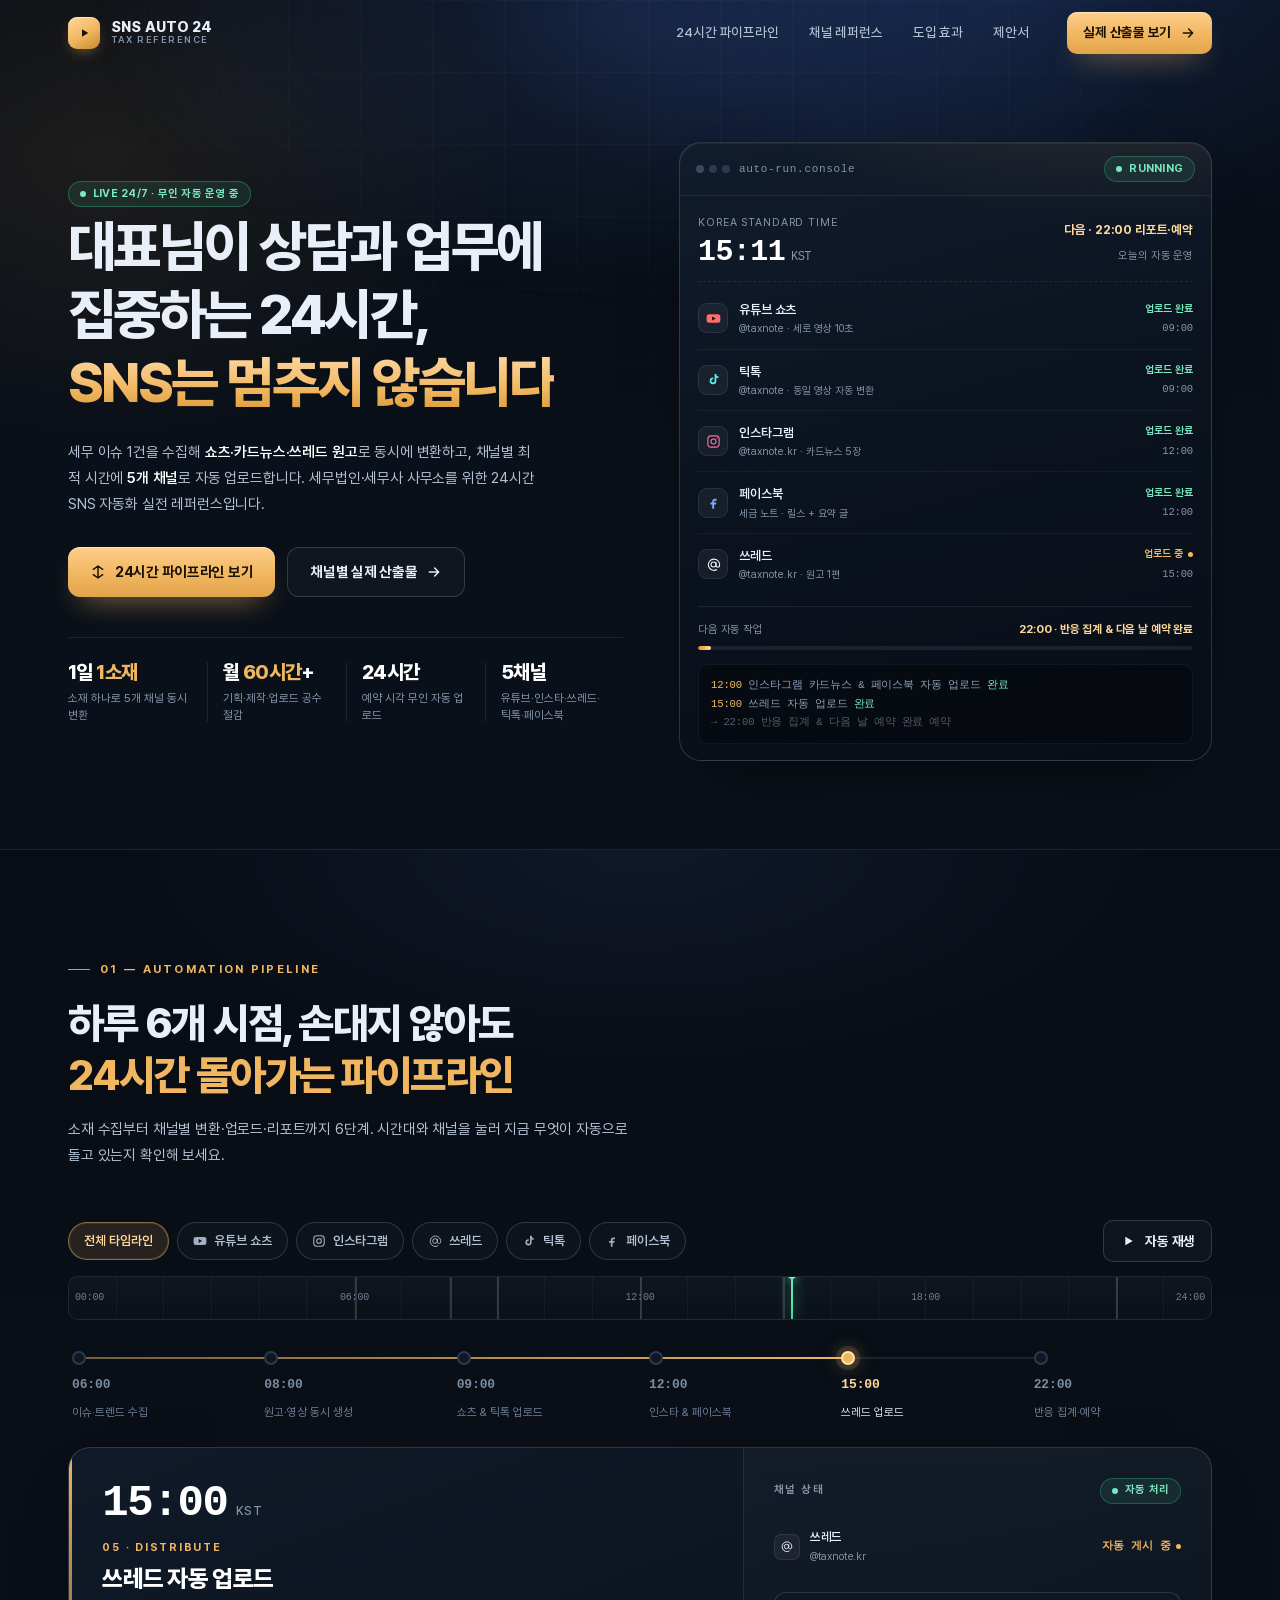
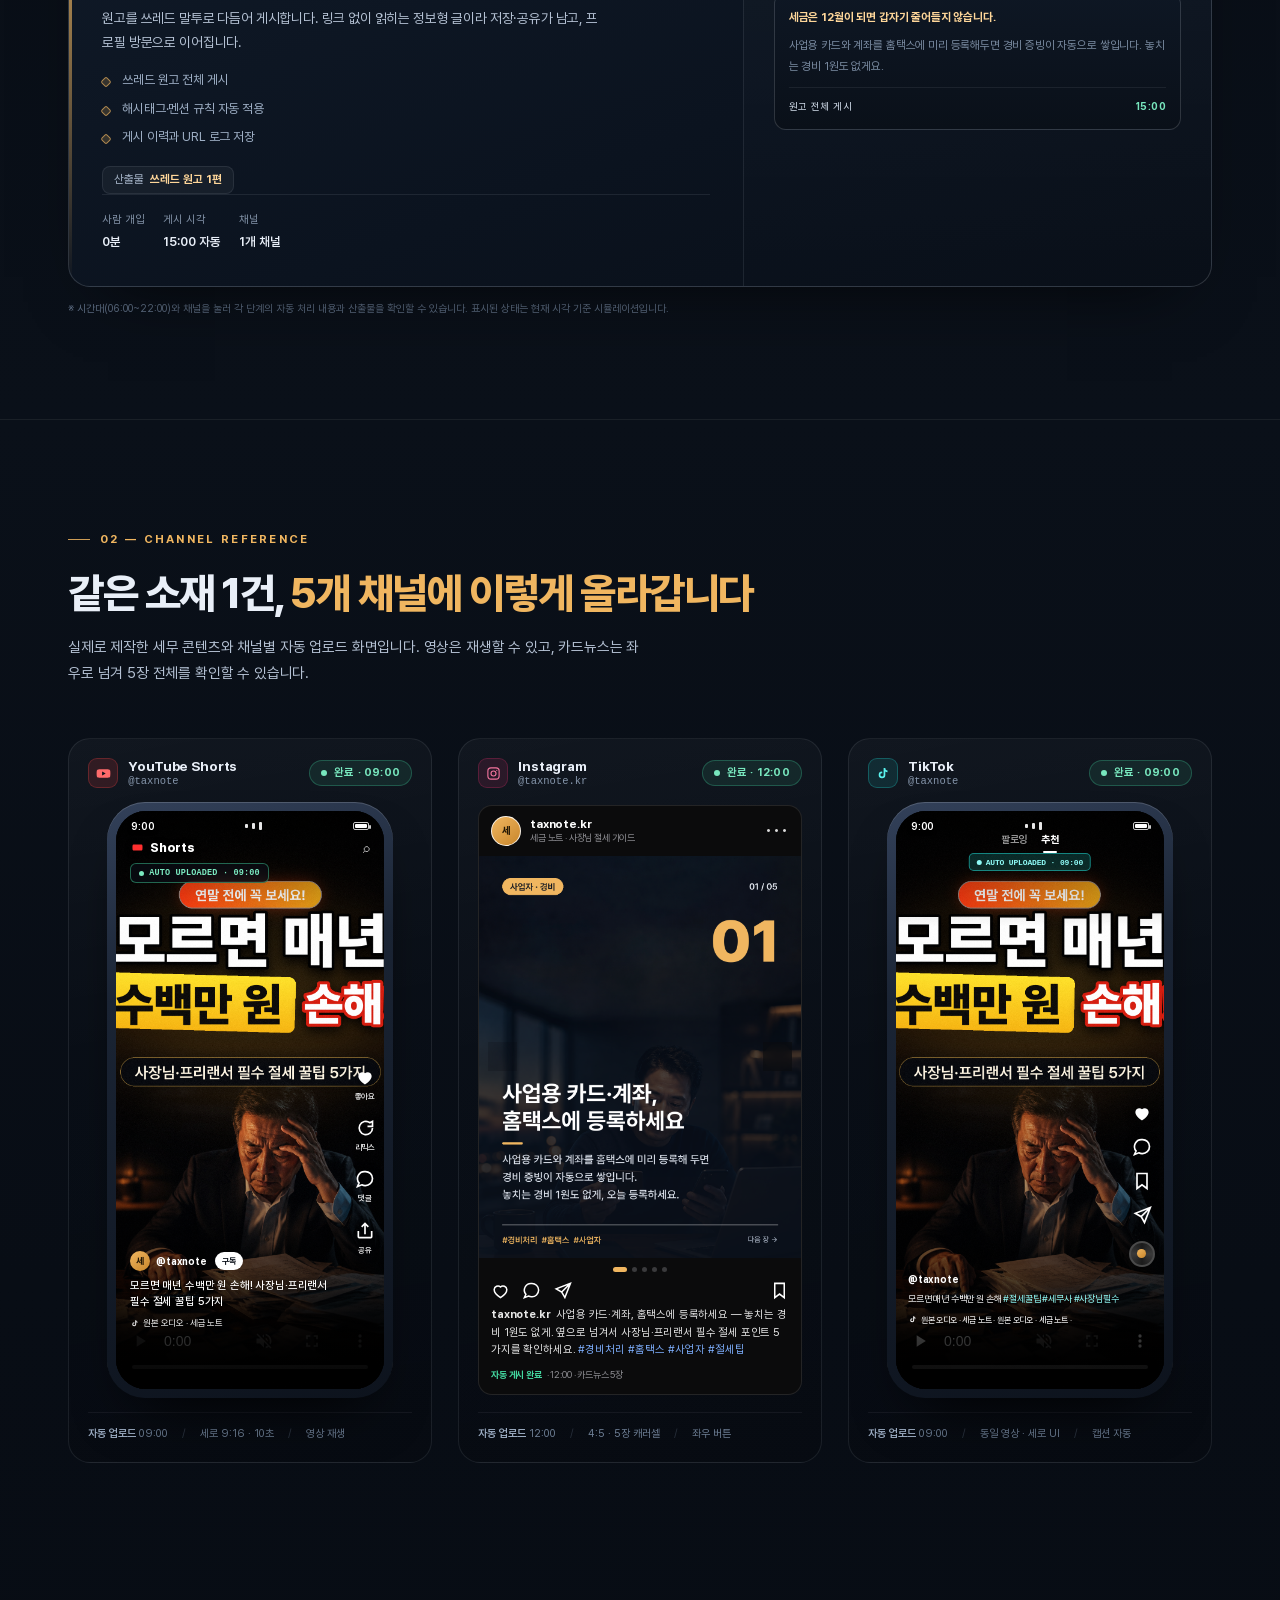
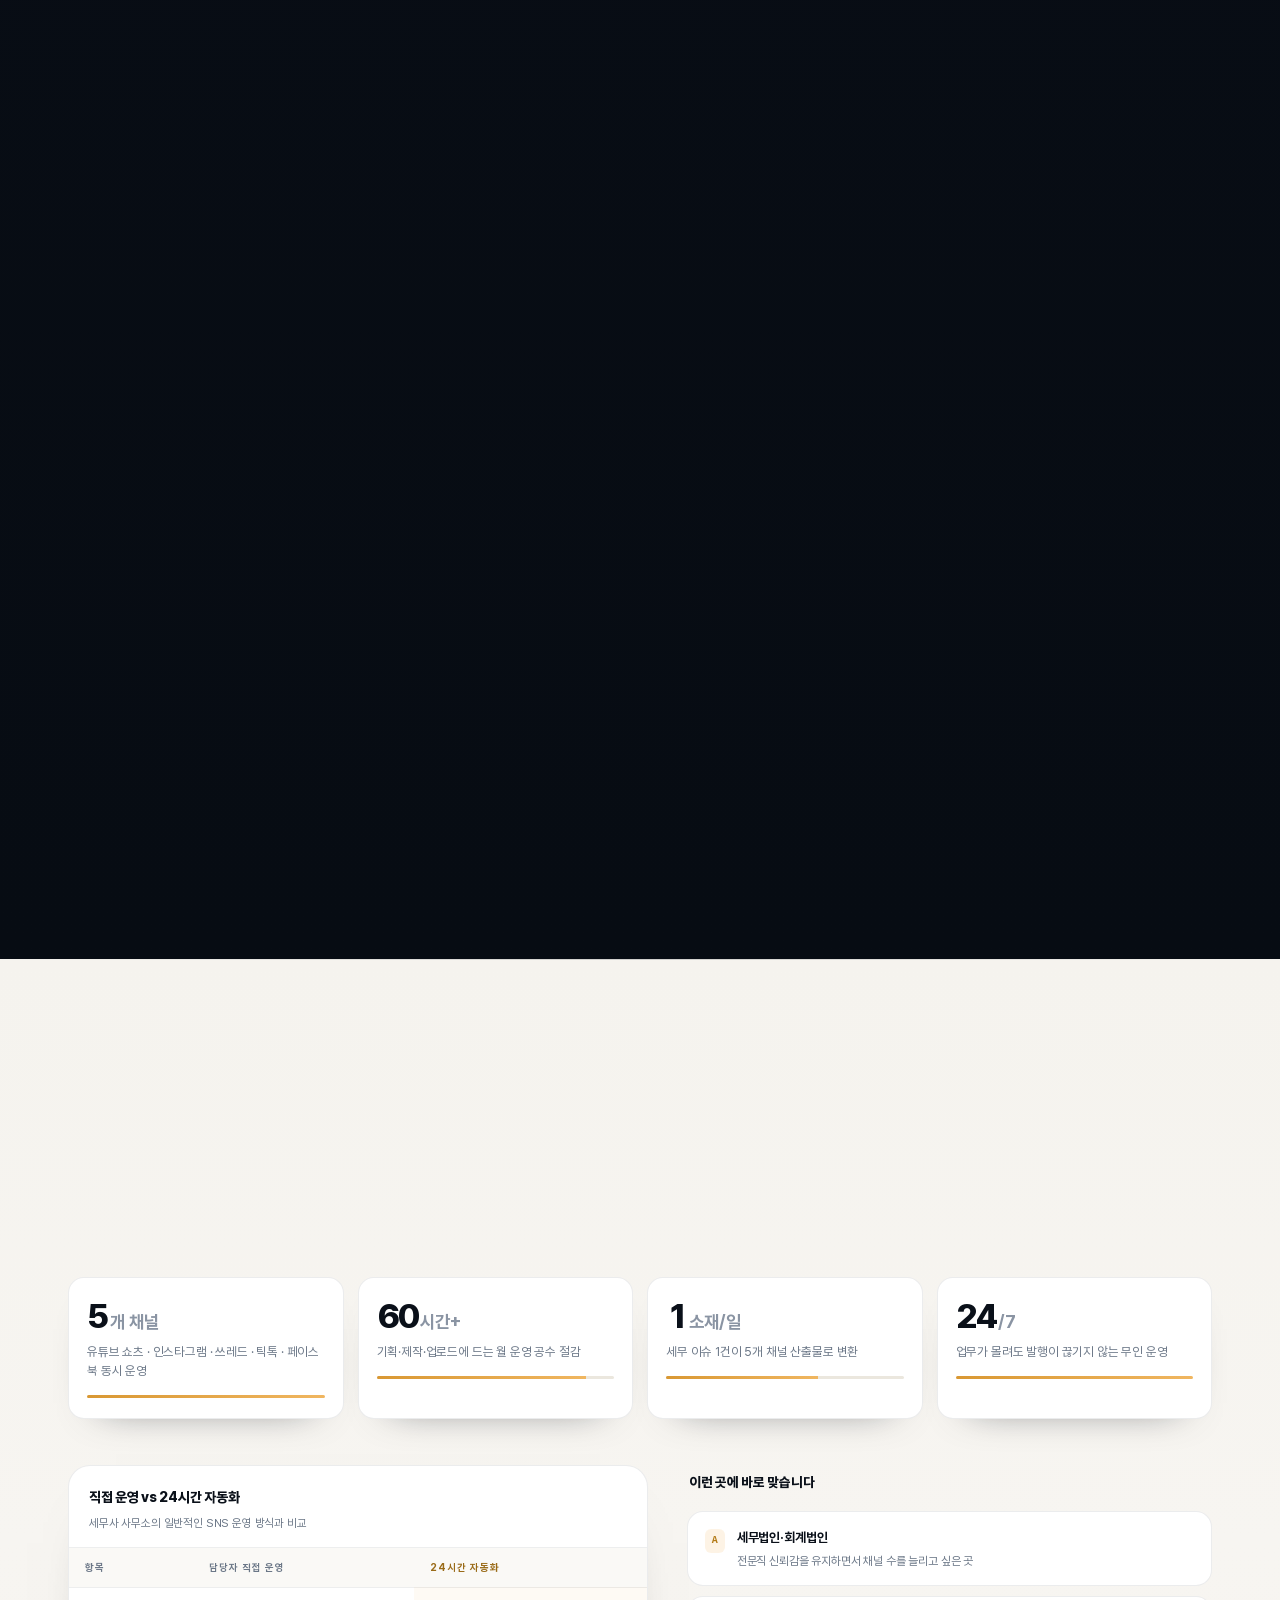
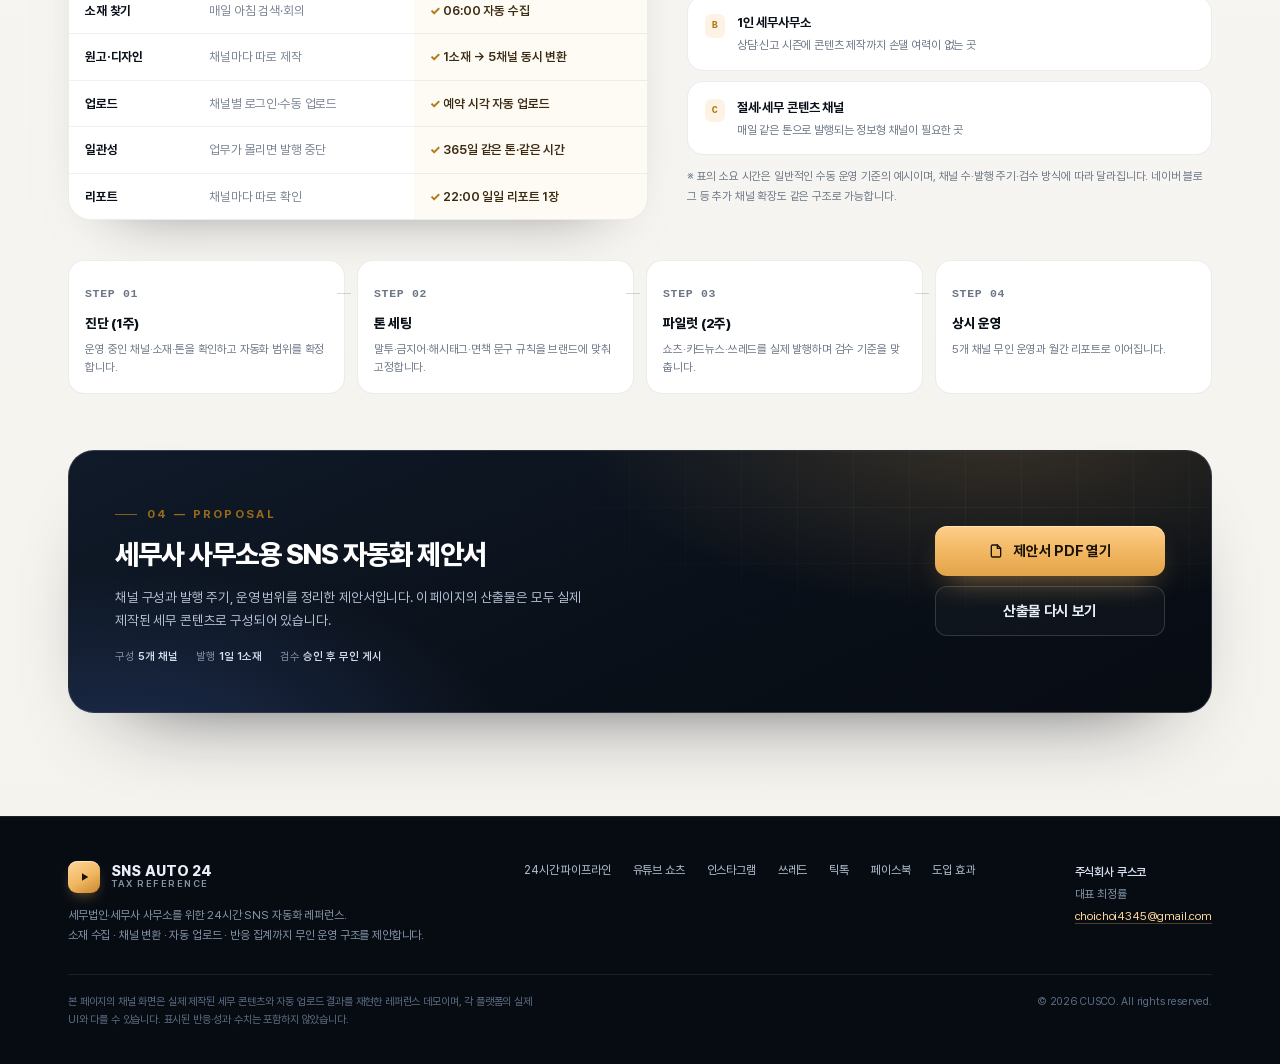
==== index.html @ 2a1078cc "세무사 24시간 SNS 자동화 레퍼런스 사이트 Co-Authored-By: Claude Opus 5.5 <noreply@anthropic.com> Claude-Session: ht" ====
<!DOCTYPE html>
<html lang="ko">
<head>
<meta charset="utf-8">
<meta name="viewport" content="width=device-width, initial-scale=1">
<title>세무법인·세무사 24시간 SNS 자동화 레퍼런스 | SNS AUTO 24</title>
<meta name="description" content="세무 이슈 1건을 쇼츠·카드뉴스·쓰레드 원고로 바꿔 5개 채널에 자동 업로드하는 24시간 무인 운영 레퍼런스. 실제 제작된 세무 콘텐츠와 채널별 자동 업로드 화면을 확인하세요.">
<meta name="theme-color" content="#0A1019">
<meta property="og:title" content="세무법인·세무사 24시간 SNS 자동화 레퍼런스">
<meta property="og:description" content="대표님이 상담과 업무에 집중하는 24시간, SNS는 멈추지 않습니다. 1일 1소재 → 5개 채널 동시 변환·자동 업로드.">
<meta property="og:type" content="website">
<link rel="icon" href="data:image/svg+xml,%3Csvg xmlns='http://www.w3.org/2000/svg' viewBox='0 0 32 32'%3E%3Crect width='32' height='32' rx='9' fill='%23F0B660'/%3E%3Cpath d='M13 10.5v11l9-5.5-9-5.5Z' fill='%231B1205'/%3E%3C/svg%3E">
<link rel="stylesheet" href="./assets/styles.css">
<noscript><style>.reveal{opacity:1 !important;translate:0 0 !important;}</style></noscript>
</head>
<body>
<div class="progress-bar" id="progressBar" aria-hidden="true"></div>

<!-- ================= Header ================= -->
<header class="site-header" id="siteHeader">
  <div class="wrap">
    <a class="logo" href="#top" aria-label="SNS AUTO 24 홈">
      <span class="logo__mark" aria-hidden="true">
        <svg viewBox="0 0 24 24" fill="currentColor"><path d="M9 6.5v11l9.5-5.5L9 6.5Z"/></svg>
      </span>
      <span class="logo__txt">
        <b>SNS AUTO 24</b>
        <span>TAX REFERENCE</span>
      </span>
    </a>
    <nav class="nav" aria-label="주요 섹션">
      <a href="#pipeline">24시간 파이프라인</a>
      <a href="#reference">채널 레퍼런스</a>
      <a href="#effect">도입 효과</a>
      <a href="#proposal">제안서</a>
    </nav>
    <a class="btn btn--amber btn--sm header-cta" href="#reference">
      실제 산출물 보기
      <svg viewBox="0 0 24 24" fill="none" stroke="currentColor" stroke-width="2.2" stroke-linecap="round" stroke-linejoin="round" aria-hidden="true"><path d="M5 12h14M13 6l6 6-6 6"/></svg>
    </a>
  </div>
</header>

<!-- ================= Hero ================= -->
<section class="hero" id="top">
  <div class="hero__grid" aria-hidden="true"></div>
  <div class="hero__glow" aria-hidden="true"></div>
  <div class="wrap">
    <div class="hero__grid-2">
      <div class="hero__copy">
        <span class="badge badge--live"><span class="dot dot--pulse"></span>LIVE 24/7 · 무인 자동 운영 중</span>
        <h1>
          대표님이 상담과 업무에<br>집중하는 24시간,
          <span class="line"><span class="accent">SNS는 멈추지 않습니다</span></span>
        </h1>
        <p class="hero__sub">
          세무 이슈 1건을 수집해 <b>쇼츠·카드뉴스·쓰레드 원고</b>로 동시에 변환하고,
          채널별 최적 시간에 <b>5개 채널</b>로 자동 업로드합니다.
          세무법인·세무사 사무소를 위한 24시간 SNS 자동화 실전 레퍼런스입니다.
        </p>
        <div class="hero__actions">
          <a class="btn btn--amber" href="#pipeline">
            <svg viewBox="0 0 24 24" fill="none" stroke="currentColor" stroke-width="2.2" stroke-linecap="round" stroke-linejoin="round" aria-hidden="true"><path d="M12 3v18M5 8l7-5 7 5M5 16l7 5 7-5"/></svg>
            24시간 파이프라인 보기
          </a>
          <a class="btn btn--ghost" href="#reference">
            채널별 실제 산출물
            <svg viewBox="0 0 24 24" fill="none" stroke="currentColor" stroke-width="2.2" stroke-linecap="round" stroke-linejoin="round" aria-hidden="true"><path d="M5 12h14M13 6l6 6-6 6"/></svg>
          </a>
        </div>

        <div class="hero__kpis">
          <div class="kpi">
            <b>1일 <em>1소재</em></b>
            <span>소재 하나로 5개 채널 동시 변환</span>
          </div>
          <div class="kpi">
            <b>월 <em>60시간</em>+</b>
            <span>기획·제작·업로드 공수 절감</span>
          </div>
          <div class="kpi">
            <b>24시간</b>
            <span>예약 시각 무인 자동 업로드</span>
          </div>
          <div class="kpi">
            <b>5채널</b>
            <span>유튜브·인스타·쓰레드·틱톡·페이스북</span>
          </div>
        </div>
      </div>

      <!-- Live console -->
      <div class="console" aria-label="자동 운영 상태 콘솔 (시뮬레이션)">
        <div class="console__bar">
          <span class="console__dots" aria-hidden="true"><i></i><i></i><i></i></span>
          <span class="console__name">auto-run.console</span>
          <span class="badge badge--ok console__live"><span class="dot"></span>RUNNING</span>
        </div>
        <div class="console__body">
          <div class="console__clock">
            <div>
              <div class="lbl">KOREA STANDARD TIME</div>
              <div class="t" id="kTIME">09:00<span>KST</span></div>
            </div>
            <div class="right">
              <b id="kStage">다음 · 09:00 유튜브 쇼츠</b>
              <span>오늘의 자동 운영</span>
            </div>
          </div>
          <ul class="ch-list" id="consoleList">
            <li class="ch-row">
              <span class="ch-row__ico" style="color:#FF6B6B" aria-hidden="true">
                <svg viewBox="0 0 24 24" fill="currentColor"><path d="M23 12s0-3.2-.4-4.7a2.4 2.4 0 0 0-1.7-1.7C19.4 5.2 12 5.2 12 5.2s-7.4 0-8.9.4a2.4 2.4 0 0 0-1.7 1.7C1 8.8 1 12 1 12s0 3.2.4 4.7c.2.8.9 1.5 1.7 1.7 1.5.4 8.9.4 8.9.4s7.4 0 8.9-.4a2.4 2.4 0 0 0 1.7-1.7c.4-1.5.4-4.7.4-4.7Z"/><path d="M9.8 15.3V8.7L15.5 12l-5.7 3.3Z" fill="#0A1019"/></svg>
              </span>
              <span class="ch-row__name"><b>유튜브 쇼츠</b><span>@taxnote · 세로 영상 10초</span></span>
              <span class="ch-row__st"><span class="st-txt st-txt--wait" data-ch="youtube"></span><span class="t">09:00</span></span>
            </li>
            <li class="ch-row">
              <span class="ch-row__ico" style="color:#5AF3EE" aria-hidden="true">
                <svg viewBox="0 0 24 24" fill="currentColor"><path d="M16.5 3h-2.7v11.3a2.6 2.6 0 1 1-2.2-2.6V9a5.3 5.3 0 1 0 4.9 5.3V8.8a6.3 6.3 0 0 0 3.5 1.1V7.2a3.6 3.6 0 0 1-3.5-3.6V3Z"/></svg>
              </span>
              <span class="ch-row__name"><b>틱톡</b><span>@taxnote · 동일 영상 자동 변환</span></span>
              <span class="ch-row__st"><span class="st-txt st-txt--wait" data-ch="tiktok"></span><span class="t">09:00</span></span>
            </li>
            <li class="ch-row">
              <span class="ch-row__ico" style="color:#F2749D" aria-hidden="true">
                <svg viewBox="0 0 24 24" fill="none" stroke="currentColor" stroke-width="1.8"><rect x="3" y="3" width="18" height="18" rx="5"/><circle cx="12" cy="12" r="4"/><circle cx="17.2" cy="6.8" r="1" fill="currentColor" stroke="none"/></svg>
              </span>
              <span class="ch-row__name"><b>인스타그램</b><span>@taxnote.kr · 카드뉴스 5장</span></span>
              <span class="ch-row__st"><span class="st-txt st-txt--wait" data-ch="instagram"></span><span class="t">12:00</span></span>
            </li>
            <li class="ch-row">
              <span class="ch-row__ico" style="color:#7FA9FF" aria-hidden="true">
                <svg viewBox="0 0 24 24" fill="currentColor"><path d="M14 9h3V6h-3c-2.2 0-4 1.8-4 4v2H7v3h3v7h3v-7h3l.4-3H13v-2c0-.6.4-1 1-1Z"/></svg>
              </span>
              <span class="ch-row__name"><b>페이스북</b><span>세금 노트 · 릴스 + 요약 글</span></span>
              <span class="ch-row__st"><span class="st-txt st-txt--wait" data-ch="facebook"></span><span class="t">12:00</span></span>
            </li>
            <li class="ch-row">
              <span class="ch-row__ico" style="color:#EDF2F9" aria-hidden="true">
                <svg viewBox="0 0 24 24" fill="none" stroke="currentColor" stroke-width="1.7"><circle cx="12" cy="12" r="4"/><path d="M16 8v5.4a3 3 0 0 0 5.4 1.7A9 9 0 1 0 17.6 20"/></svg>
              </span>
              <span class="ch-row__name"><b>쓰레드</b><span>@taxnote.kr · 원고 1편</span></span>
              <span class="ch-row__st"><span class="st-txt st-txt--wait" data-ch="threads"></span><span class="t">15:00</span></span>
            </li>
          </ul>
          <div class="console__next">
            <div class="row"><span>다음 자동 작업</span><b id="kNext">09:00 유튜브 쇼츠 &amp; 틱톡</b></div>
            <div class="console__gen"><i id="kGen"></i></div>
          </div>
          <div class="console__log" id="kLog" aria-hidden="true"></div>
        </div>
      </div>
    </div>
  </div>
</section>

<!-- ================= Pipeline ================= -->
<section class="section pipeline" id="pipeline">
  <div class="wrap">
    <div class="sec-head reveal">
      <span class="eyebrow">01 — AUTOMATION PIPELINE</span>
      <h2 class="h2">하루 6개 시점, 손대지 않아도<br><span class="hl">24시간 돌아가는 파이프라인</span></h2>
      <p class="lead">
        소재 수집부터 채널별 변환·업로드·리포트까지 6단계. 시간대와 채널을 눌러
        지금 무엇이 자동으로 돌고 있는지 확인해 보세요.
      </p>
    </div>

    <div class="sim reveal" data-d="1">
      <div class="sim__bar">
        <div class="chips" role="group" aria-label="채널별 자동 운영 흐름 보기">
          <button class="chip chip--all is-active" data-channel="all" aria-pressed="true">
            전체 타임라인
          </button>
          <button class="chip" data-channel="youtube" aria-pressed="false">
            <svg viewBox="0 0 24 24" fill="currentColor" aria-hidden="true"><path d="M23 12s0-3.2-.4-4.7a2.4 2.4 0 0 0-1.7-1.7C19.4 5.2 12 5.2 12 5.2s-7.4 0-8.9.4a2.4 2.4 0 0 0-1.7 1.7C1 8.8 1 12 1 12s0 3.2.4 4.7c.2.8.9 1.5 1.7 1.7 1.5.4 8.9.4 8.9.4s7.4 0 8.9-.4a2.4 2.4 0 0 0 1.7-1.7c.4-1.5.4-4.7.4-4.7Z"/><path d="M9.8 15.3V8.7L15.5 12l-5.7 3.3Z" fill="#0A1019"/></svg>
            유튜브 쇼츠
          </button>
          <button class="chip" data-channel="instagram" aria-pressed="false">
            <svg viewBox="0 0 24 24" fill="none" stroke="currentColor" stroke-width="1.8" aria-hidden="true"><rect x="3" y="3" width="18" height="18" rx="5"/><circle cx="12" cy="12" r="4"/><circle cx="17.2" cy="6.8" r="1" fill="currentColor" stroke="none"/></svg>
            인스타그램
          </button>
          <button class="chip" data-channel="threads" aria-pressed="false">
            <svg viewBox="0 0 24 24" fill="none" stroke="currentColor" stroke-width="1.7" aria-hidden="true"><circle cx="12" cy="12" r="4"/><path d="M16 8v5.4a3 3 0 0 0 5.4 1.7A9 9 0 1 0 17.6 20"/></svg>
            쓰레드
          </button>
          <button class="chip" data-channel="tiktok" aria-pressed="false">
            <svg viewBox="0 0 24 24" fill="currentColor" aria-hidden="true"><path d="M16.5 3h-2.7v11.3a2.6 2.6 0 1 1-2.2-2.6V9a5.3 5.3 0 1 0 4.9 5.3V8.8a6.3 6.3 0 0 0 3.5 1.1V7.2a3.6 3.6 0 0 1-3.5-3.6V3Z"/></svg>
            틱톡
          </button>
          <button class="chip" data-channel="facebook" aria-pressed="false">
            <svg viewBox="0 0 24 24" fill="currentColor" aria-hidden="true"><path d="M14 9h3V6h-3c-2.2 0-4 1.8-4 4v2H7v3h3v7h3v-7h3l.4-3H13v-2c0-.6.4-1 1-1Z"/></svg>
            페이스북
          </button>
        </div>
        <button class="btn btn--ghost btn--sm" id="playBtn" aria-pressed="false">
          <svg viewBox="0 0 24 24" fill="currentColor" aria-hidden="true"><path d="M8 5.5v13l11-6.5-11-6.5Z"/></svg>
          <span>자동 재생</span>
        </button>
      </div>

      <!-- 24h ruler -->
      <div class="ruler" id="ruler" aria-hidden="true">
        <div class="ruler__ticks" id="rulerTicks"></div>
        <div class="ruler__labels" id="rulerLabels"></div>
        <div class="ruler__now" id="rulerNow" style="left:0%"></div>
      </div>

      <!-- stages -->
      <div class="rail" id="rail" role="tablist" aria-label="24시간 자동 운영 타임라인">
        <div class="rail__line" aria-hidden="true"><i id="railFill"></i></div>
        <button class="node is-active" role="tab" aria-selected="true" data-stage="0">
          <span class="node__dot" aria-hidden="true"></span>
          <span class="node__time">06:00</span>
          <span class="node__label">이슈·트렌드 수집</span>
        </button>
        <button class="node" role="tab" aria-selected="false" data-stage="1">
          <span class="node__dot" aria-hidden="true"></span>
          <span class="node__time">08:00</span>
          <span class="node__label">원고·영상 동시 생성</span>
        </button>
        <button class="node" role="tab" aria-selected="false" data-stage="2">
          <span class="node__dot" aria-hidden="true"></span>
          <span class="node__time">09:00</span>
          <span class="node__label">쇼츠 &amp; 틱톡 업로드</span>
        </button>
        <button class="node" role="tab" aria-selected="false" data-stage="3">
          <span class="node__dot" aria-hidden="true"></span>
          <span class="node__time">12:00</span>
          <span class="node__label">인스타 &amp; 페이스북</span>
        </button>
        <button class="node" role="tab" aria-selected="false" data-stage="4">
          <span class="node__dot" aria-hidden="true"></span>
          <span class="node__time">15:00</span>
          <span class="node__label">쓰레드 업로드</span>
        </button>
        <button class="node" role="tab" aria-selected="false" data-stage="5">
          <span class="node__dot" aria-hidden="true"></span>
          <span class="node__time">22:00</span>
          <span class="node__label">반응 집계·예약</span>
        </button>
      </div>

      <!-- detail -->
      <div class="detail" id="detail" aria-live="polite">
        <div class="detail__in" id="detailIn">
          <div class="detail__main" id="detailMain">
            <div class="detail__time">12:00<span>KST</span></div>
            <div class="detail__kicker">04 · DISTRIBUTE</div>
            <h3 class="detail__title">인스타그램 카드뉴스 &amp; 페이스북 자동 업로드</h3>
            <p class="detail__desc">카드뉴스 5장을 인스타그램 캐러셀로, 같은 소재를 페이스북 페이지에는 영상과 요약 글로 올립니다. 점심시간 트래픽에 맞춘 게시 시각입니다.</p>
            <ul class="detail__list">
              <li>인스타그램: 카드뉴스 5장 캐러셀 + 해시태그 세팅</li>
              <li>페이스북: 릴스 영상 + 절세 꿀팁 요약 글</li>
              <li>게시 실패 시 자동 재시도 · 담당자 알림</li>
            </ul>
            <div class="detail__out">
              <span class="tag">산출물 <b>카드뉴스 5장</b></span>
              <span class="tag">산출물 <b>요약 글</b></span>
            </div>
            <div class="detail__foot">
              <div>사람 개입<b>0분</b></div>
              <div>게시 시각<b>12:00 자동</b></div>
              <div>채널<b>2개</b></div>
            </div>
          </div>
          <div class="detail__side" id="detailSide"></div>
        </div>
      </div>
      <p class="detail__hint">※ 시간대(06:00~22:00)와 채널을 눌러 각 단계의 자동 처리 내용과 산출물을 확인할 수 있습니다. 표시된 상태는 현재 시각 기준 시뮬레이션입니다.</p>
    </div>
  </div>
</section>

<!-- ================= Showcase ================= -->
<section class="section showcase" id="reference">
  <div class="wrap">
    <div class="sec-head reveal">
      <span class="eyebrow">02 — CHANNEL REFERENCE</span>
      <h2 class="h2">같은 소재 1건, <span class="hl">5개 채널에 이렇게 올라갑니다</span></h2>
      <p class="lead">
        실제로 제작한 세무 콘텐츠와 채널별 자동 업로드 화면입니다.
        영상은 재생할 수 있고, 카드뉴스는 좌우로 넘겨 5장 전체를 확인할 수 있습니다.
      </p>
    </div>

    <div class="sc-grid">
      <!-- YouTube Shorts -->
      <article class="sc-card sc-card--4 reveal" id="ch-youtube" data-d="1">
        <div class="sc-head">
          <span class="sc-ico sc-ico--yt" aria-hidden="true">
            <svg viewBox="0 0 24 24" fill="currentColor"><path d="M23 12s0-3.2-.4-4.7a2.4 2.4 0 0 0-1.7-1.7C19.4 5.2 12 5.2 12 5.2s-7.4 0-8.9.4a2.4 2.4 0 0 0-1.7 1.7C1 8.8 1 12 1 12s0 3.2.4 4.7c.2.8.9 1.5 1.7 1.7 1.5.4 8.9.4 8.9.4s7.4 0 8.9-.4a2.4 2.4 0 0 0 1.7-1.7c.4-1.5.4-4.7.4-4.7Z"/><path d="M9.8 15.3V8.7L15.5 12l-5.7 3.3Z" fill="#0A1019"/></svg>
          </span>
          <span class="sc-title"><b>YouTube Shorts</b><span>@taxnote</span></span>
          <span class="badge badge--ok"><span class="dot"></span>완료 · 09:00</span>
        </div>
        <div class="sc-body">
          <div class="phone">
            <div class="phone__frame">
              <div class="phone__screen">
                <div class="statusbar"><span>9:00</span><span class="sig" aria-hidden="true"><i></i><i></i><i></i></span><span class="bat" aria-hidden="true"></span></div>
                <div class="yt">
                  <video class="vid js-video" src="./assets/tax-shorts-10s-bgm.mp4" poster="./assets/tax-shorts-thumbnail.png" controls playsinline muted loop preload="metadata" aria-label="세무 절세 꿀팁 5가지 쇼츠 영상"></video>
                  <div class="yt__grad" aria-hidden="true"></div>
                  <div class="yt__top">
                    <span class="yt__logo">
                      <svg viewBox="0 0 24 24" fill="currentColor" aria-hidden="true"><path d="M23 12s0-3.2-.4-4.7a2.4 2.4 0 0 0-1.7-1.7C19.4 5.2 12 5.2 12 5.2s-7.4 0-8.9.4a2.4 2.4 0 0 0-1.7 1.7C1 8.8 1 12 1 12s0 3.2.4 4.7c.2.8.9 1.5 1.7 1.7 1.5.4 8.9.4 8.9.4s7.4 0 8.9-.4a2.4 2.4 0 0 0 1.7-1.7c.4-1.5.4-4.7.4-4.7Z"/></svg>
                      Shorts
                    </span>
                    <span style="font-size:13px;color:#fff;opacity:.85" aria-hidden="true">⌕</span>
                  </div>
                  <span class="yt__chip"><span class="dot" style="width:5px;height:5px"></span>AUTO UPLOADED · 09:00</span>
                  <div class="yt__rail" aria-hidden="true">
                    <span class="act"><svg viewBox="0 0 24 24" fill="currentColor"><path d="M12 21s-8-4.8-8-10.2A4.8 4.8 0 0 1 12 7.6a4.8 4.8 0 0 1 8 3.2C20 16.2 12 21 12 21Z"/></svg><span>좋아요</span></span>
                    <span class="act"><svg viewBox="0 0 24 24" fill="none" stroke="currentColor" stroke-width="2"><path d="M21 12a8 8 0 1 1-3.2-6.4L21 4v6h-6"/></svg><span>리믹스</span></span>
                    <span class="act"><svg viewBox="0 0 24 24" fill="none" stroke="currentColor" stroke-width="2"><path d="M21 11.5a8.4 8.4 0 0 1-9 8.4 8.4 8.4 0 0 1-3.8-.9L3 21l1.9-4.2A8.4 8.4 0 0 1 12 3.1a8.4 8.4 0 0 1 9 8.4Z"/></svg><span>댓글</span></span>
                    <span class="act"><svg viewBox="0 0 24 24" fill="none" stroke="currentColor" stroke-width="2"><path d="M4 12v7a1 1 0 0 0 1 1h14a1 1 0 0 0 1-1v-7"/><path d="M12 16V3M8 7l4-4 4 4"/></svg><span>공유</span></span>
                  </div>
                  <div class="yt__meta">
                    <div class="yt__who">
                      <span class="yt__ava">세</span>
                      <b>@taxnote</b>
                      <span class="sub">구독</span>
                    </div>
                    <p class="yt__title">모르면 매년 수백만 원 손해! 사장님·프리랜서 필수 절세 꿀팁 5가지</p>
                    <p class="yt__music">
                      <svg viewBox="0 0 24 24" fill="currentColor" aria-hidden="true"><path d="M16.5 3h-2.7v11.3a2.6 2.6 0 1 1-2.2-2.6V9a5.3 5.3 0 1 0 4.9 5.3V8.8a6.3 6.3 0 0 0 3.5 1.1V7.2a3.6 3.6 0 0 1-3.5-3.6V3Z"/></svg>
                      원본 오디오 · 세금 노트
                    </p>
                  </div>
                </div>
              </div>
            </div>
          </div>
        </div>
        <div class="sc-foot">
          <span><b>자동 업로드</b> 09:00</span><span class="sep">/</span>
          <span>세로 9:16 · 10초</span><span class="sep">/</span>
          <span>영상 재생</span>
        </div>
      </article>

      <!-- Instagram -->
      <article class="sc-card sc-card--4 reveal" id="ch-instagram" data-d="2">
        <div class="sc-head">
          <span class="sc-ico sc-ico--ig" aria-hidden="true">
            <svg viewBox="0 0 24 24" fill="none" stroke="currentColor" stroke-width="1.8"><rect x="3" y="3" width="18" height="18" rx="5"/><circle cx="12" cy="12" r="4"/><circle cx="17.2" cy="6.8" r="1" fill="currentColor" stroke="none"/></svg>
          </span>
          <span class="sc-title"><b>Instagram</b><span>@taxnote.kr</span></span>
          <span class="badge badge--ok"><span class="dot"></span>완료 · 12:00</span>
        </div>
        <div class="sc-body">
          <div class="ig js-carousel" id="igCarousel" tabindex="0" role="group" aria-label="인스타그램 카드뉴스 5장, 좌우 버튼으로 넘겨보기">
            <div class="ig__top">
              <span class="ig__ava">세</span>
              <span class="ig__who"><b>taxnote.kr</b><span>세금 노트 · 사장님 절세 가이드</span></span>
              <span class="ig__more" aria-hidden="true">•••</span>
            </div>
            <div class="ig__stage js-stage">
              <div class="ig__slides" id="igSlides">
                <img src="./assets/tax-insta-card-1.png" alt="카드뉴스 1장 — 사업용 카드·계좌, 홈택스에 등록하세요">
                <img src="./assets/tax-insta-card-2.png" alt="카드뉴스 2장 — 가족 인건비는 계좌이체와 근로소득 신고 기록을 함께">
                <img src="./assets/tax-insta-card-3.png" alt="카드뉴스 3장 — 접대비 건당 3만 원 기준">
                <img src="./assets/tax-insta-card-4.png" alt="카드뉴스 4장 — 프리랜서 3.3% 원천징수와 종합소득세 환급">
                <img src="./assets/tax-insta-card-5.png" alt="카드뉴스 5장 — 매출·경비·노무 점검과 연말 증빙">
              </div>
              <button class="ig__nav ig__nav--prev" id="igPrev" aria-label="이전 카드" disabled>
                <svg viewBox="0 0 24 24" fill="none" stroke="currentColor" stroke-width="2.6" stroke-linecap="round" stroke-linejoin="round" aria-hidden="true"><path d="M15 5l-7 7 7 7"/></svg>
              </button>
              <button class="ig__nav ig__nav--next" id="igNext" aria-label="다음 카드">
                <svg viewBox="0 0 24 24" fill="none" stroke="currentColor" stroke-width="2.6" stroke-linecap="round" stroke-linejoin="round" aria-hidden="true"><path d="M9 5l7 7-7 7"/></svg>
              </button>
              <span class="ig__count" hidden aria-hidden="true"></span>
            </div>
            <div class="ig__dots" id="igDots" role="tablist" aria-label="카드 선택">
              <button class="on" role="tab" aria-selected="true" aria-label="1번째 카드"></button>
              <button role="tab" aria-selected="false" aria-label="2번째 카드"></button>
              <button role="tab" aria-selected="false" aria-label="3번째 카드"></button>
              <button role="tab" aria-selected="false" aria-label="4번째 카드"></button>
              <button role="tab" aria-selected="false" aria-label="5번째 카드"></button>
            </div>
            <div class="ig__acts" aria-hidden="true">
              <svg viewBox="0 0 24 24" fill="none" stroke="currentColor" stroke-width="1.9"><path d="M12 21s-8-4.8-8-10.2A4.8 4.8 0 0 1 12 7.6a4.8 4.8 0 0 1 8 3.2C20 16.2 12 21 12 21Z"/></svg>
              <svg viewBox="0 0 24 24" fill="none" stroke="currentColor" stroke-width="1.9"><path d="M21 11.5a8.4 8.4 0 0 1-9 8.4 8.4 8.4 0 0 1-3.8-.9L3 21l1.9-4.2A8.4 8.4 0 0 1 12 3.1a8.4 8.4 0 0 1 9 8.4Z"/></svg>
              <svg viewBox="0 0 24 24" fill="none" stroke="currentColor" stroke-width="1.9"><path d="M22 3 11 14M22 3l-7 18-4-7-7-4 18-7Z"/></svg>
              <svg class="save" viewBox="0 0 24 24" fill="none" stroke="currentColor" stroke-width="1.9"><path d="M6 3h12v18l-6-4.5L6 21V3Z"/></svg>
            </div>
            <p class="ig__cap">
              <b>taxnote.kr</b> 사업용 카드·계좌, 홈택스에 등록하세요 — 놓치는 경비 1원도 없게.
              옆으로 넘겨서 사장님·프리랜서 필수 절세 포인트 5가지를 확인하세요.
              <span class="tag">#경비처리 #홈택스 #사업자 #절세팁</span>
            </p>
            <div class="ig__time"><span class="ok">자동 게시 완료</span> · 12:00 · 카드뉴스 5장</div>
          </div>
        </div>
        <div class="sc-foot">
          <span><b>자동 업로드</b> 12:00</span><span class="sep">/</span>
          <span>4:5 · 5장 캐러셀</span><span class="sep">/</span>
          <span>좌우 버튼</span>
        </div>
      </article>

      <!-- TikTok -->
      <article class="sc-card sc-card--4 reveal" id="ch-tiktok" data-d="3">
        <div class="sc-head">
          <span class="sc-ico sc-ico--tt" aria-hidden="true">
            <svg viewBox="0 0 24 24" fill="currentColor"><path d="M16.5 3h-2.7v11.3a2.6 2.6 0 1 1-2.2-2.6V9a5.3 5.3 0 1 0 4.9 5.3V8.8a6.3 6.3 0 0 0 3.5 1.1V7.2a3.6 3.6 0 0 1-3.5-3.6V3Z"/></svg>
          </span>
          <span class="sc-title"><b>TikTok</b><span>@taxnote</span></span>
          <span class="badge badge--ok"><span class="dot"></span>완료 · 09:00</span>
        </div>
        <div class="sc-body">
          <div class="phone">
            <div class="phone__frame">
              <div class="phone__screen">
                <div class="statusbar"><span>9:00</span><span class="sig" aria-hidden="true"><i></i><i></i><i></i></span><span class="bat" aria-hidden="true"></span></div>
                <div class="tt">
                  <video class="vid js-video" src="./assets/tax-shorts-10s-bgm.mp4" poster="./assets/tax-shorts-thumbnail.png" controls playsinline muted loop preload="none" aria-label="틱톡 자동 업로드된 세무 쇼츠 영상"></video>
                  <div class="tt__grad" aria-hidden="true"></div>
                  <div class="tt__top"><span>팔로잉</span><span class="on">추천</span></div>
                  <span class="tt__chip"><span class="dot" style="width:5px;height:5px"></span>AUTO UPLOADED · 09:00</span>
                  <div class="tt__rail" aria-hidden="true">
                    <span class="act"><svg viewBox="0 0 24 24" fill="currentColor"><path d="M12 21s-8-4.8-8-10.2A4.8 4.8 0 0 1 12 7.6a4.8 4.8 0 0 1 8 3.2C20 16.2 12 21 12 21Z"/></svg><span>좋아요</span></span>
                    <span class="act"><svg viewBox="0 0 24 24" fill="none" stroke="currentColor" stroke-width="2"><path d="M21 11.5a8.4 8.4 0 0 1-9 8.4 8.4 8.4 0 0 1-3.8-.9L3 21l1.9-4.2A8.4 8.4 0 0 1 12 3.1a8.4 8.4 0 0 1 9 8.4Z"/></svg><span>댓글</span></span>
                    <span class="act"><svg viewBox="0 0 24 24" fill="none" stroke="currentColor" stroke-width="2"><path d="M6 3h12v18l-6-4.5L6 21V3Z"/></svg><span>저장</span></span>
                    <span class="act"><svg viewBox="0 0 24 24" fill="none" stroke="currentColor" stroke-width="2"><path d="M22 3 11 14M22 3l-7 18-4-7-7-4 18-7Z"/></svg><span>공유</span></span>
                    <span class="tt__disc"><i></i></span>
                  </div>
                  <div class="tt__meta">
                    <b>@taxnote</b>
                    <p>모르면 매년 수백만 원 손해 <span class="hl">#절세꿀팁</span> <span class="hl">#세무사</span> <span class="hl">#사장님필수</span></p>
                    <div class="tt__music">
                      <svg viewBox="0 0 24 24" fill="currentColor" width="9" height="9" aria-hidden="true"><path d="M16.5 3h-2.7v11.3a2.6 2.6 0 1 1-2.2-2.6V9a5.3 5.3 0 1 0 4.9 5.3V8.8a6.3 6.3 0 0 0 3.5 1.1V7.2a3.6 3.6 0 0 1-3.5-3.6V3Z"/></svg>
                      <span>원본 오디오 · 세금 노트 · 원본 오디오 · 세금 노트 ·&nbsp;</span>
                    </div>
                  </div>
                </div>
              </div>
            </div>
          </div>
        </div>
        <div class="sc-foot">
          <span><b>자동 업로드</b> 09:00</span><span class="sep">/</span>
          <span>동일 영상 · 세로 UI</span><span class="sep">/</span>
          <span>캡션 자동</span>
        </div>
      </article>

      <!-- Threads -->
      <article class="sc-card sc-card--6 reveal" id="ch-threads" data-d="4">
        <div class="sc-head">
          <span class="sc-ico sc-ico--th" aria-hidden="true">
            <svg viewBox="0 0 24 24" fill="none" stroke="currentColor" stroke-width="1.7"><circle cx="12" cy="12" r="4"/><path d="M16 8v5.4a3 3 0 0 0 5.4 1.7A9 9 0 1 0 17.6 20"/></svg>
          </span>
          <span class="sc-title"><b>Threads</b><span>@taxnote.kr</span></span>
          <span class="badge badge--ok"><span class="dot"></span>완료 · 15:00</span>
        </div>
        <div class="sc-body">
          <div class="th">
            <div class="th__top">
              <svg class="th__mark" viewBox="0 0 24 24" fill="none" stroke="currentColor" stroke-width="1.9" aria-hidden="true"><circle cx="12" cy="12" r="4"/><path d="M16 8v5.4a3 3 0 0 0 5.4 1.7A9 9 0 1 0 17.6 20"/></svg>
              <b>Threads</b>
              <span class="auto"><span class="dot" style="width:5px;height:5px"></span>AUTO POSTED · 15:00</span>
            </div>
            <div class="th__post">
              <div class="th__head">
                <span class="th__ava">세</span>
                <span class="th__who"><b>taxnote.kr</b><span>3분</span></span>
                <span class="th__more" aria-hidden="true">•••</span>
              </div>
              <div class="th__text">
                <p>세금은 12월이 되면 갑자기 줄어들지 않습니다.</p>
                <p>사업용 카드와 계좌를 홈택스에 미리 등록해두면 경비 증빙이 자동으로 쌓입니다. 놓치는 경비 1원도 없게요.</p>
                <p>가족에게 인건비를 준다면 계좌이체 내역과 근로소득 신고 기록을 함께 남겨두세요. 둘 중 하나만 있으면 비용으로 인정받기 어렵습니다.</p>
                <p>접대비는 건당 3만 원이 기준입니다. 넘는 금액은 세금계산서나 법인카드만 인정되니, 간이영수증만 모아두면 연말에 손실이 됩니다.</p>
                <p>프리랜서라면 3.3% 원천징수된 소득, 5월 종합소득세 신고에서 경비와 인적공제를 반영하면 환급될 수 있습니다.</p>
                <p>매출·경비·노무를 한 번에 점검해두면 연말에 남는 선택지가 달라집니다.</p>
                <p class="q">올해 증빙, 아직 책상 위에 쌓여 있나요?</p>
              </div>
              <div class="th__acts" aria-hidden="true">
                <span class="grp"><svg viewBox="0 0 24 24" fill="none" stroke="currentColor" stroke-width="1.9"><path d="M12 21s-8-4.8-8-10.2A4.8 4.8 0 0 1 12 7.6a4.8 4.8 0 0 1 8 3.2C20 16.2 12 21 12 21Z"/></svg></span>
                <span class="grp"><svg viewBox="0 0 24 24" fill="none" stroke="currentColor" stroke-width="1.9"><path d="M21 11.5a8.4 8.4 0 0 1-9 8.4 8.4 8.4 0 0 1-3.8-.9L3 21l1.9-4.2A8.4 8.4 0 0 1 12 3.1a8.4 8.4 0 0 1 9 8.4Z"/></svg></span>
                <span class="grp"><svg viewBox="0 0 24 24" fill="none" stroke="currentColor" stroke-width="1.9"><path d="M17 2l4 4-4 4"/><path d="M3 11V9a4 4 0 0 1 4-4h14"/><path d="M7 22l-4-4 4-4"/><path d="M21 13v2a4 4 0 0 1-4 4H3"/></svg></span>
                <span class="grp"><svg viewBox="0 0 24 24" fill="none" stroke="currentColor" stroke-width="1.9"><path d="M22 3 11 14M22 3l-7 18-4-7-7-4 18-7Z"/></svg></span>
              </div>
            </div>
            <div class="th__foot">
              <span class="ok">자동 게시 완료</span>
              <span>· 원고 전체 게시 · 해시태그 규칙 적용</span>
              <span class="time">15:00</span>
            </div>
          </div>
        </div>
        <div class="sc-foot">
          <span><b>자동 게시</b> 15:00</span><span class="sep">/</span>
          <span>원고 1편 전체</span><span class="sep">/</span>
          <span>assets/tax-threads-post.txt</span>
        </div>
      </article>

      <!-- Facebook -->
      <article class="sc-card sc-card--6 reveal" id="ch-facebook" data-d="5">
        <div class="sc-head">
          <span class="sc-ico sc-ico--fb" aria-hidden="true">
            <svg viewBox="0 0 24 24" fill="currentColor"><path d="M14 9h3V6h-3c-2.2 0-4 1.8-4 4v2H7v3h3v7h3v-7h3l.4-3H13v-2c0-.6.4-1 1-1Z"/></svg>
          </span>
          <span class="sc-title"><b>Facebook</b><span>세금 노트 · 페이지</span></span>
          <span class="badge badge--ok"><span class="dot"></span>완료 · 12:00</span>
        </div>
        <div class="sc-body">
          <div class="fb">
            <div class="fb__top">
              <span class="fb__ava">세</span>
              <span class="fb__who"><b>세금 노트</b><span>2026년 11월 26일 · 🌐</span></span>
              <button class="fb__follow" type="button">팔로우</button>
            </div>
            <p class="fb__text">
              연말정산, 아직 늦지 않았습니다. <b>사장님·프리랜서가 놓치기 쉬운 절세 포인트 5가지</b>를
              30초 영상으로 정리했습니다. 올해 증빙, 아직 책상 위에 쌓여 있나요?
            </p>
            <div class="fb__body">
              <div class="fb__media">
                <video class="js-video" src="./assets/tax-shorts-10s-bgm.mp4" poster="./assets/tax-shorts-thumbnail.png" controls playsinline muted loop preload="none" aria-label="페이스북 릴스로 자동 업로드된 세무 쇼츠 영상"></video>
                <span class="fb__chip"><span class="dot" style="width:5px;height:5px"></span>AUTO UPLOADED · 12:00</span>
              </div>
              <ul class="fb__tips">
                <li><b>01</b><span>사업용 카드·계좌를 홈택스에 등록 → 경비 증빙 자동 수집</span></li>
                <li><b>02</b><span>가족 인건비는 계좌이체 + 근로소득 신고 기록을 세트로</span></li>
                <li><b>03</b><span>접대비 건당 3만 원, 초과분은 세금계산서·법인카드만</span></li>
                <li><b>04</b><span>프리랜서 3.3% 원천징수, 5월 종합소득세에서 환급 가능</span></li>
                <li><b>05</b><span>매출·경비·노무를 한 번에 점검 → 연말 선택지가 달라집니다</span></li>
              </ul>
            </div>
            <div class="fb__stats">
              <span class="emo" aria-hidden="true">👍 ❤️ 👏</span>
              <span>댓글 · 공유</span>
            </div>
            <div class="fb__acts" aria-hidden="true">
              <button type="button"><svg viewBox="0 0 24 24" fill="none" stroke="currentColor" stroke-width="2"><path d="M7 11v9H4a1 1 0 0 1-1-1v-7a1 1 0 0 1 1-1h3Zm0 0 4-7a2 2 0 0 1 3 2v3h4.2a2 2 0 0 1 2 2.4l-1.4 6A2 2 0 0 1 17 19H7"/></svg>좋아요</button>
              <button type="button"><svg viewBox="0 0 24 24" fill="none" stroke="currentColor" stroke-width="2"><path d="M21 11.5a8.4 8.4 0 0 1-9 8.4 8.4 8.4 0 0 1-3.8-.9L3 21l1.9-4.2A8.4 8.4 0 0 1 12 3.1a8.4 8.4 0 0 1 9 8.4Z"/></svg>댓글</button>
              <button type="button"><svg viewBox="0 0 24 24" fill="none" stroke="currentColor" stroke-width="2"><path d="M4 12v7a1 1 0 0 0 1 1h14a1 1 0 0 0 1-1v-7"/><path d="M12 16V3M8 7l4-4 4 4"/></svg>공유</button>
            </div>
          </div>
        </div>
        <div class="sc-foot">
          <span><b>자동 업로드</b> 12:00</span><span class="sep">/</span>
          <span>릴스 + 요약 글</span><span class="sep">/</span>
          <span>페이지 게시</span>
        </div>
      </article>
    </div>

    <!-- upload log -->
    <div class="log-panel reveal" data-d="2">
      <div class="log-panel__top">
        <span class="mono">2026-11-26</span>
        <b>자동 업로드 로그</b>
        <span class="badge badge--ok"><span class="dot"></span>5 / 5 채널 완료</span>
      </div>
      <table class="log-table">
        <caption class="sr-only" style="position:absolute;width:1px;height:1px;overflow:hidden;clip:rect(0 0 0 0)">채널별 자동 업로드 로그</caption>
        <thead>
          <tr>
            <th scope="col" class="mono">TIME</th>
            <th scope="col">CHANNEL</th>
            <th scope="col">ASSET</th>
            <th scope="col">STATUS</th>
            <th scope="col">VIEW</th>
          </tr>
        </thead>
        <tbody>
          <tr>
            <td class="mono">09:00</td>
            <td><b>YouTube Shorts</b></td>
            <td>tax-shorts-10s-bgm.mp4</td>
            <td><span class="ok">● 업로드 완료</span></td>
            <td><a href="#ch-youtube">보기</a></td>
          </tr>
          <tr>
            <td class="mono">09:00</td>
            <td><b>TikTok</b></td>
            <td>tax-shorts-10s-bgm.mp4</td>
            <td><span class="ok">● 업로드 완료</span></td>
            <td><a href="#ch-tiktok">보기</a></td>
          </tr>
          <tr>
            <td class="mono">12:00</td>
            <td><b>Instagram</b></td>
            <td>tax-insta-card-1~5.png</td>
            <td><span class="ok">● 게시 완료</span></td>
            <td><a href="#ch-instagram">보기</a></td>
          </tr>
          <tr>
            <td class="mono">12:00</td>
            <td><b>Facebook</b></td>
            <td>tax-shorts-10s-bgm.mp4 + 요약 글</td>
            <td><span class="ok">● 게시 완료</span></td>
            <td><a href="#ch-facebook">보기</a></td>
          </tr>
          <tr>
            <td class="mono">15:00</td>
            <td><b>Threads</b></td>
            <td>tax-threads-post.txt</td>
            <td><span class="ok">● 게시 완료</span></td>
            <td><a href="#ch-threads">보기</a></td>
          </tr>
          <tr>
            <td class="mono">22:00</td>
            <td><b>Daily Report</b></td>
            <td>5개 채널 반응 집계 · 다음 날 예약</td>
            <td><span class="ok" style="color:#F0B660">● 예약 대기</span></td>
            <td>—</td>
          </tr>
        </tbody>
      </table>
    </div>
  </div>
</section>

<!-- ================= Effect (light) ================= -->
<section class="section light" id="effect">
  <div class="wrap">
    <div class="sec-head reveal">
      <span class="eyebrow">03 — EFFECT</span>
      <h2 class="h2">SNS는 시스템이, <span class="hl">상담은 대표님이</span></h2>
      <p class="lead lead--dark">
        세무 콘텐츠는 매일 나가야 효과가 쌓입니다. 사람이 매일 만들 수 없는 양을
        같은 톤·같은 시간에 자동으로 내보내는 것이 자동화의 핵심입니다.
      </p>
    </div>

    <div class="stat-grid reveal" data-d="1">
      <div class="stat">
        <b data-count="5">0<em>개 채널</em></b>
        <span>유튜브 쇼츠 · 인스타그램 · 쓰레드 · 틱톡 · 페이스북 동시 운영</span>
        <div class="bar"><i data-bar="100"></i></div>
      </div>
      <div class="stat">
        <b data-count="60">0<em>시간+</em></b>
        <span>기획·제작·업로드에 드는 월 운영 공수 절감</span>
        <div class="bar"><i data-bar="88"></i></div>
      </div>
      <div class="stat">
        <b data-count="1">0<em>소재/일</em></b>
        <span>세무 이슈 1건이 5개 채널 산출물로 변환</span>
        <div class="bar"><i data-bar="64"></i></div>
      </div>
      <div class="stat">
        <b data-count="24">0<em>/7</em></b>
        <span>업무가 몰려도 발행이 끊기지 않는 무인 운영</span>
        <div class="bar"><i data-bar="100"></i></div>
      </div>
    </div>

    <div class="effect-split">
      <div class="panel reveal" data-d="2">
        <div class="panel__head">
          <b>직접 운영 vs 24시간 자동화</b>
          <span>세무사 사무소의 일반적인 SNS 운영 방식과 비교</span>
        </div>
        <table class="cmp">
          <thead>
            <tr>
              <th scope="col">항목</th>
              <th scope="col">담당자 직접 운영</th>
              <th scope="col">24시간 자동화</th>
            </tr>
          </thead>
          <tbody>
            <tr>
              <td>소재 찾기</td>
              <td>매일 아침 검색·회의</td>
              <td>06:00 자동 수집</td>
            </tr>
            <tr>
              <td>원고·디자인</td>
              <td>채널마다 따로 제작</td>
              <td>1소재 → 5채널 동시 변환</td>
            </tr>
            <tr>
              <td>업로드</td>
              <td>채널별 로그인·수동 업로드</td>
              <td>예약 시각 자동 업로드</td>
            </tr>
            <tr>
              <td>일관성</td>
              <td>업무가 몰리면 발행 중단</td>
              <td>365일 같은 톤·같은 시간</td>
            </tr>
            <tr>
              <td>리포트</td>
              <td>채널마다 따로 확인</td>
              <td>22:00 일일 리포트 1장</td>
            </tr>
          </tbody>
        </table>
      </div>

      <div class="aud reveal" data-d="3">
        <div class="panel__head" style="padding:4px 2px 6px;border:0">
          <b style="font-size:13.5px">이런 곳에 바로 맞습니다</b>
        </div>
        <ul class="aud">
          <li>
            <span class="n">A</span>
            <div><b>세무법인·회계법인</b><span>전문직 신뢰감을 유지하면서 채널 수를 늘리고 싶은 곳</span></div>
          </li>
          <li>
            <span class="n">B</span>
            <div><b>1인 세무사무소</b><span>상담·신고 시즌에 콘텐츠 제작까지 손댈 여력이 없는 곳</span></div>
          </li>
          <li>
            <span class="n">C</span>
            <div><b>절세·세무 콘텐츠 채널</b><span>매일 같은 톤으로 발행되는 정보형 채널이 필요한 곳</span></div>
          </li>
        </ul>
        <p style="font-size:11.5px;color:#6B7787;line-height:1.7;margin-top:2px">
          ※ 표의 소요 시간은 일반적인 수동 운영 기준의 예시이며, 채널 수·발행 주기·검수 방식에 따라 달라집니다.
          네이버 블로그 등 추가 채널 확장도 같은 구조로 가능합니다.
        </p>
      </div>
    </div>

    <div class="steps">
      <div class="step reveal" data-d="1">
        <span class="step__n">STEP 01</span>
        <b>진단 (1주)</b>
        <span>운영 중인 채널·소재·톤을 확인하고 자동화 범위를 확정합니다.</span>
        <span class="step__line" aria-hidden="true"></span>
      </div>
      <div class="step reveal" data-d="2">
        <span class="step__n">STEP 02</span>
        <b>톤 세팅</b>
        <span>말투·금지어·해시태그·면책 문구 규칙을 브랜드에 맞춰 고정합니다.</span>
        <span class="step__line" aria-hidden="true"></span>
      </div>
      <div class="step reveal" data-d="3">
        <span class="step__n">STEP 03</span>
        <b>파일럿 (2주)</b>
        <span>쇼츠·카드뉴스·쓰레드를 실제 발행하며 검수 기준을 맞춥니다.</span>
        <span class="step__line" aria-hidden="true"></span>
      </div>
      <div class="step reveal" data-d="4">
        <span class="step__n">STEP 04</span>
        <b>상시 운영</b>
        <span>5개 채널 무인 운영과 월간 리포트로 이어집니다.</span>
        <span class="step__line" aria-hidden="true"></span>
      </div>
    </div>

    <!-- CTA -->
    <div class="cta-block reveal" id="proposal" data-d="2">
      <div>
        <span class="eyebrow">04 — PROPOSAL</span>
        <h3>세무사 사무소용 SNS 자동화 제안서</h3>
        <p>
          채널 구성과 발행 주기, 운영 범위를 정리한 제안서입니다.
          이 페이지의 산출물은 모두 실제 제작된 세무 콘텐츠로 구성되어 있습니다.
        </p>
        <div class="cta-meta">
          <span>구성 <b>5개 채널</b></span>
          <span>발행 <b>1일 1소재</b></span>
          <span>검수 <b>승인 후 무인 게시</b></span>
        </div>
      </div>
      <div class="acts">
        <a class="btn btn--amber" href="./assets/sns-full-automation-proposal.pdf" target="_blank" rel="noopener">
          <svg viewBox="0 0 24 24" fill="none" stroke="currentColor" stroke-width="2" stroke-linecap="round" stroke-linejoin="round" aria-hidden="true"><path d="M14 3H7a2 2 0 0 0-2 2v14a2 2 0 0 0 2 2h10a2 2 0 0 0 2-2V8l-5-5Z"/><path d="M14 3v5h5"/></svg>
          제안서 PDF 열기
        </a>
        <a class="btn btn--ghost" href="#reference">산출물 다시 보기</a>
      </div>
    </div>
  </div>
</section>

<!-- ================= Footer ================= -->
<footer class="site-footer">
  <div class="wrap">
    <div class="foot-top">
      <div class="foot-brand">
        <a class="logo" href="#top" aria-label="맨 위로">
          <span class="logo__mark" aria-hidden="true">
            <svg viewBox="0 0 24 24" fill="currentColor"><path d="M9 6.5v11l9.5-5.5L9 6.5Z"/></svg>
          </span>
          <span class="logo__txt"><b>SNS AUTO 24</b><span>TAX REFERENCE</span></span>
        </a>
        <p>세무법인·세무사 사무소를 위한 24시간 SNS 자동화 레퍼런스.<br>
          소재 수집 · 채널 변환 · 자동 업로드 · 반응 집계까지 무인 운영 구조를 제안합니다.</p>
      </div>
      <nav class="foot-nav" aria-label="바닥글 메뉴">
        <a href="#pipeline">24시간 파이프라인</a>
        <a href="#ch-youtube">유튜브 쇼츠</a>
        <a href="#ch-instagram">인스타그램</a>
        <a href="#ch-threads">쓰레드</a>
        <a href="#ch-tiktok">틱톡</a>
        <a href="#ch-facebook">페이스북</a>
        <a href="#effect">도입 효과</a>
      </nav>
      <!-- 연락처: 아래 두 줄만 수정하면 됩니다 -->
      <div class="foot-contact">
        <b>주식회사 쿠스코</b><br>
        대표 최정률<br>
        <a href="mailto:choichoi4345@gmail.com">choichoi4345@gmail.com</a>
      </div>
    </div>
    <div class="foot-bottom">
      <span class="note">
        본 페이지의 채널 화면은 실제 제작된 세무 콘텐츠와 자동 업로드 결과를 재현한 레퍼런스 데모이며,
        각 플랫폼의 실제 UI와 다를 수 있습니다. 표시된 반응·성과 수치는 포함하지 않았습니다.
      </span>
      <span>© 2026 CUSCO. All rights reserved.</span>
    </div>
  </div>
</footer>

<script src="./assets/app.js"></script>
</body>
</html>
---- assets/styles.css ----
/* ==========================================================================
   SNS AUTO 24 — 세무법인·세무사 24시간 SNS 자동화 레퍼런스
   styles.css
   ========================================================================== */

/* ---- Pretendard (local, no network needed) ---- */
@font-face{
  font-family:'Pretendard';
  src:url('./fonts/Pretendard-Regular.woff2') format('woff2');
  font-weight:400; font-style:normal; font-display:swap;
}
@font-face{
  font-family:'Pretendard';
  src:url('./fonts/Pretendard-Medium.woff2') format('woff2');
  font-weight:500; font-style:normal; font-display:swap;
}
@font-face{
  font-family:'Pretendard';
  src:url('./fonts/Pretendard-SemiBold.woff2') format('woff2');
  font-weight:600; font-style:normal; font-display:swap;
}
@font-face{
  font-family:'Pretendard';
  src:url('./fonts/Pretendard-Bold.woff2') format('woff2');
  font-weight:700; font-style:normal; font-display:swap;
}
@font-face{
  font-family:'Pretendard';
  src:url('./fonts/Pretendard-ExtraBold.woff2') format('woff2');
  font-weight:800; font-style:normal; font-display:swap;
}

/* ---- Tokens ---- */
:root{
  --navy-950:#05080E;
  --navy-900:#0A1019;
  --navy-850:#0B131F;
  --navy-800:#0E1724;
  --navy-750:#111C2B;
  --navy-700:#16233A;

  --line:rgba(232,238,247,.085);
  --line-2:rgba(232,238,247,.16);
  --line-3:rgba(232,238,247,.28);

  --text:#E9EFF8;
  --text-2:#B4C1D3;
  --muted:#8494A9;

  --amber:#F0B660;
  --amber-soft:#FFD79A;
  --amber-deep:#D99833;
  --amber-ink:#1B1205;

  --mint:#43D8A0;
  --blue:#5B8CFF;

  --paper:#F5F3EE;
  --paper-2:#EBE7DE;
  --ink:#0A1019;
  --ink-2:#3C4859;
  --ink-muted:#6B7787;

  --r-lg:22px;
  --r-md:16px;
  --r-sm:12px;

  --shadow-card:0 30px 70px -40px rgba(0,0,0,.85);
  --header-h:66px;
  --max:1200px;
}

/* ---- Reset ---- */
*,*::before,*::after{box-sizing:border-box;}
html{-webkit-text-size-adjust:100%;scroll-behavior:smooth;}
body{
  margin:0;
  background:var(--navy-900);
  color:var(--text);
  font-family:'Pretendard',-apple-system,BlinkMacSystemFont,'Apple SD Gothic Neo','Malgun Gothic','Noto Sans KR',system-ui,sans-serif;
  font-weight:400;
  font-size:16px;
  line-height:1.65;
  letter-spacing:-0.01em;
  -webkit-font-smoothing:antialiased;
  -moz-osx-font-smoothing:grayscale;
  overflow-x:hidden;
}
img,video{display:block;max-width:100%;}
button{font:inherit;color:inherit;background:none;border:0;cursor:pointer;}
a{color:inherit;text-decoration:none;}
ul,ol{margin:0;padding:0;list-style:none;}
p{margin:0;}
h1,h2,h3,h4{margin:0;line-height:1.25;letter-spacing:-0.028em;font-weight:700;}
::selection{background:rgba(240,182,96,.28);color:#fff;}
:focus-visible{outline:2px solid var(--amber);outline-offset:3px;border-radius:6px;}

/* ---- Layout ---- */
.wrap{width:100%;max-width:var(--max);margin:0 auto;padding:0 28px;}
.section{position:relative;padding:clamp(64px,8vw,116px) 0;}
.section--tight{padding:clamp(48px,6vw,80px) 0;}
[id]{scroll-margin-top:calc(var(--header-h) + 18px);}

/* ---- Type ---- */
.eyebrow{
  display:inline-flex;align-items:center;gap:10px;
  font-size:11.5px;font-weight:700;letter-spacing:.2em;text-transform:uppercase;
  color:var(--amber);margin-bottom:18px;
}
.eyebrow::before{content:"";width:22px;height:1px;background:var(--amber);opacity:.85;}
.eyebrow--dark{color:#9A6B18;}
.eyebrow--dark::before{background:#9A6B18;}

.h2{font-size:clamp(26px,3.3vw,42px);font-weight:800;line-height:1.24;letter-spacing:-0.035em;}
.h2 .hl{color:var(--amber);}
.lead{margin-top:16px;font-size:clamp(14.5px,1.15vw,16.5px);color:var(--text-2);max-width:64ch;line-height:1.75;}
.lead--dark{color:var(--ink-2);}
.sec-head{max-width:820px;margin-bottom:clamp(28px,4vw,52px);}

/* ---- Buttons ---- */
.btn{
  display:inline-flex;align-items:center;justify-content:center;gap:9px;
  height:50px;padding:0 22px;border-radius:12px;
  font-size:14.5px;font-weight:700;letter-spacing:-0.02em;
  transition:transform .18s ease,box-shadow .25s ease,background .25s ease,border-color .25s ease;
  white-space:nowrap;
}
.btn svg{width:16px;height:16px;flex:none;}
.btn--amber{
  background:linear-gradient(180deg,#FFCE8A 0%,#F0B660 55%,#E2A44A 100%);
  color:var(--amber-ink);
  box-shadow:0 14px 30px -14px rgba(240,182,96,.65),inset 0 1px 0 rgba(255,255,255,.45);
}
.btn--amber:hover{transform:translateY(-2px);box-shadow:0 20px 40px -16px rgba(240,182,96,.75),inset 0 1px 0 rgba(255,255,255,.5);}
.btn--ghost{
  border:1px solid var(--line-2);color:var(--text);
  background:rgba(255,255,255,.028);
}
.btn--ghost:hover{background:rgba(255,255,255,.07);border-color:var(--line-3);transform:translateY(-2px);}
.btn--dark{
  background:var(--ink);color:#fff;
  box-shadow:0 16px 34px -18px rgba(10,16,25,.8);
}
.btn--dark:hover{transform:translateY(-2px);}
.btn--sm{height:42px;padding:0 16px;font-size:13.5px;border-radius:10px;}

/* ---- Badges ---- */
.badge{
  display:inline-flex;align-items:center;gap:7px;
  height:26px;padding:0 11px;border-radius:999px;
  font-size:11px;font-weight:700;letter-spacing:.02em;
  border:1px solid transparent;white-space:nowrap;
}
.badge--live{
  background:rgba(67,216,160,.1);border-color:rgba(67,216,160,.32);color:#7BE9C0;
}
.badge--ok{
  background:rgba(67,216,160,.1);border-color:rgba(67,216,160,.28);color:#78E7BE;
}
.badge--wait{
  background:rgba(240,182,96,.09);border-color:rgba(240,182,96,.3);color:var(--amber-soft);
}
.badge--muted{
  background:rgba(255,255,255,.045);border-color:var(--line);color:var(--muted);
}
.dot{width:6px;height:6px;border-radius:50%;background:currentColor;flex:none;}
.dot--pulse{animation:pulse 2.2s ease-in-out infinite;}
@keyframes pulse{
  0%,100%{opacity:1;box-shadow:0 0 0 0 currentColor;}
  50%{opacity:.55;box-shadow:0 0 0 4px rgba(67,216,160,0);}
}

/* ==========================================================================
   Header
   ========================================================================== */
.progress-bar{
  position:fixed;top:0;left:0;height:2px;width:0;
  background:linear-gradient(90deg,var(--amber-deep),var(--amber),#FFE9C6);
  z-index:80;transition:width .1s linear;
}
.site-header{
  position:fixed;top:0;left:0;right:0;z-index:70;
  height:var(--header-h);
  display:flex;align-items:center;
  border-bottom:1px solid transparent;
  transition:background .3s ease,border-color .3s ease,backdrop-filter .3s ease;
}
.site-header.is-scrolled{
  background:rgba(8,13,21,.82);
  backdrop-filter:blur(18px) saturate(140%);
  -webkit-backdrop-filter:blur(18px) saturate(140%);
  border-bottom-color:var(--line);
}
.site-header .wrap{display:flex;align-items:center;gap:26px;}
.logo{display:flex;align-items:center;gap:11px;flex:none;}
.logo__mark{
  width:32px;height:32px;border-radius:9px;flex:none;
  background:linear-gradient(150deg,#FFD79A,#F0B660 55%,#C8862B);
  display:grid;place-items:center;
  box-shadow:0 6px 16px -8px rgba(240,182,96,.9),inset 0 1px 0 rgba(255,255,255,.5);
}
.logo__mark svg{width:16px;height:16px;color:#1B1205;}
.logo__txt{display:flex;flex-direction:column;line-height:1.15;}
.logo__txt b{font-size:14.5px;font-weight:800;letter-spacing:.01em;}
.logo__txt span{font-size:9.5px;letter-spacing:.16em;color:var(--muted);font-weight:600;}
.nav{display:flex;align-items:center;gap:4px;margin-left:auto;}
.nav a{
  padding:8px 13px;border-radius:9px;font-size:13.5px;font-weight:500;color:var(--text-2);
  transition:color .2s,background .2s;white-space:nowrap;
}
.nav a:hover{color:#fff;background:rgba(255,255,255,.05);}
.nav a.is-active{color:var(--amber);}
.header-cta{flex:none;}

/* ==========================================================================
   Hero
   ========================================================================== */
.hero{
  position:relative;overflow:hidden;
  padding:calc(var(--header-h) + clamp(40px,6vw,76px)) 0 clamp(50px,7vw,88px);
  background:
    radial-gradient(900px 520px at 78% -8%, rgba(43,86,168,.34), transparent 62%),
    radial-gradient(700px 480px at 8% 18%, rgba(240,182,96,.09), transparent 60%),
    linear-gradient(180deg,#070C14 0%,#0A1019 55%,#0A1019 100%);
}
.hero__grid{
  position:absolute;inset:0;pointer-events:none;
  background-image:
    linear-gradient(to right,rgba(255,255,255,.045) 1px,transparent 1px),
    linear-gradient(to bottom,rgba(255,255,255,.045) 1px,transparent 1px);
  background-size:72px 72px;
  mask-image:radial-gradient(ellipse 80% 62% at 50% 8%,#000 10%,transparent 78%);
  -webkit-mask-image:radial-gradient(ellipse 80% 62% at 50% 8%,#000 10%,transparent 78%);
  opacity:.65;
}
.hero__glow{
  position:absolute;left:50%;top:-260px;width:1100px;height:560px;transform:translateX(-50%);
  background:radial-gradient(closest-side,rgba(90,140,255,.16),transparent);
  pointer-events:none;filter:blur(10px);
}
.hero .wrap{position:relative;z-index:1;}
.hero__grid-2{
  display:grid;grid-template-columns:minmax(0,1.02fr) minmax(0,.98fr);
  gap:clamp(32px,4.4vw,64px);align-items:center;
}
.hero__copy{max-width:600px;}
.hero h1{
  font-size:clamp(31px,4.35vw,56px);
  font-weight:800;line-height:1.22;letter-spacing:-0.045em;
  margin:6px 0 0;
}
.hero h1 .accent{
  background:linear-gradient(180deg,#FFDCAA 0%,var(--amber) 62%,#D99833 100%);
  -webkit-background-clip:text;background-clip:text;color:transparent;
}
.hero h1 .line{display:block;}
.hero__sub{
  margin-top:22px;font-size:clamp(14.5px,1.15vw,16.5px);line-height:1.78;
  color:var(--text-2);max-width:52ch;
}
.hero__sub b{color:#fff;font-weight:600;}
.hero__actions{display:flex;flex-wrap:wrap;gap:12px;margin-top:30px;}
.hero__kpis{
  display:grid;grid-template-columns:repeat(4,minmax(0,1fr));
  gap:1px;margin-top:40px;
  border-top:1px solid var(--line);padding-top:22px;
}
.kpi{padding-right:14px;position:relative;}
.kpi + .kpi{padding-left:16px;}
.kpi + .kpi::before{
  content:"";position:absolute;left:0;top:2px;bottom:2px;width:1px;background:var(--line);
}
.kpi b{
  display:block;font-size:clamp(16px,1.6vw,20px);font-weight:800;letter-spacing:-0.03em;
  color:#fff;line-height:1.2;white-space:nowrap;
}
.kpi b em{font-style:normal;color:var(--amber);}
.kpi span{display:block;margin-top:6px;font-size:11.5px;color:var(--muted);line-height:1.45;letter-spacing:0;}

/* ---- Live console ---- */
.console{
  position:relative;border-radius:var(--r-lg);
  background:linear-gradient(165deg,#111C2C 0%,#0B131F 46%,#080E17 100%);
  border:1px solid var(--line-2);
  box-shadow:var(--shadow-card),inset 0 1px 0 rgba(255,255,255,.06);
  overflow:hidden;
}
.console::after{
  content:"";position:absolute;inset:0;pointer-events:none;
  background:radial-gradient(560px 220px at 84% -12%,rgba(240,182,96,.13),transparent 70%);
}
.console__bar{
  display:flex;align-items:center;gap:9px;
  padding:13px 16px;border-bottom:1px solid var(--line);
  position:relative;z-index:1;
}
.console__dots{display:flex;gap:5px;}
.console__dots i{width:8px;height:8px;border-radius:50%;background:#2C3A4E;}
.console__dots i:first-child{background:#3B4A60;}
.console__name{
  font-family:ui-monospace,SFMono-Regular,Menlo,Consolas,monospace;
  font-size:11px;letter-spacing:.06em;color:var(--muted);
}
.console__live{margin-left:auto;}
.console__body{padding:18px 18px 16px;position:relative;z-index:1;}
.console__clock{
  display:flex;align-items:flex-end;justify-content:space-between;gap:12px;
  padding-bottom:14px;border-bottom:1px dashed var(--line);
}
.console__clock .t{
  font-family:ui-monospace,SFMono-Regular,Menlo,Consolas,monospace;
  font-size:30px;font-weight:700;letter-spacing:-0.02em;color:#fff;line-height:1;
  font-variant-numeric:tabular-nums;
}
.console__clock .t small{font-size:12px;color:var(--muted);margin-left:6px;font-weight:500;}
.console__clock .lbl{font-size:11px;color:var(--muted);letter-spacing:.08em;text-transform:uppercase;margin-bottom:5px;}
.console__clock .right{text-align:right;}
.console__clock .right b{font-size:12.5px;color:var(--amber-soft);font-weight:700;display:block;}
.console__clock .right span{font-size:11px;color:var(--muted);}

.ch-list{margin-top:6px;}
.ch-row{
  display:flex;align-items:center;gap:11px;
  padding:11px 0;border-bottom:1px solid rgba(232,238,247,.055);
}
.ch-row:last-child{border-bottom:0;}
.ch-row__ico{
  width:30px;height:30px;border-radius:9px;flex:none;display:grid;place-items:center;
  background:rgba(255,255,255,.05);border:1px solid var(--line);
}
.ch-row__ico svg{width:15px;height:15px;}
.ch-row__name{min-width:0;flex:1;}
.ch-row__name b{display:block;font-size:12.8px;font-weight:600;color:var(--text);letter-spacing:-0.01em;}
.ch-row__name span{display:block;font-size:10.5px;color:var(--muted);letter-spacing:0;}
.ch-row__st{flex:none;display:flex;flex-direction:column;align-items:flex-end;gap:3px;}
.ch-row__st .t{font-family:ui-monospace,SFMono-Regular,Menlo,monospace;font-size:10.5px;color:var(--muted);}
.st-txt{font-size:10.5px;font-weight:700;letter-spacing:.02em;}
.st-txt--done{color:#78E7BE;}
.st-txt--now{color:var(--amber);}
.st-txt--wait{color:#5E6E84;}
.st-txt--now::after{
  content:"";display:inline-block;width:5px;height:5px;border-radius:50%;background:var(--amber);
  margin-left:5px;vertical-align:middle;animation:pulse 1.6s infinite;
}
.console__next{
  margin-top:12px;padding-top:13px;border-top:1px solid var(--line);
}
.console__next .row{display:flex;justify-content:space-between;align-items:center;font-size:11px;color:var(--muted);margin-bottom:7px;}
.console__next .row b{color:var(--amber-soft);font-weight:700;font-size:11.5px;}
.console__gen{
  height:4px;border-radius:99px;background:rgba(255,255,255,.07);overflow:hidden;
}
.console__gen i{
  display:block;height:100%;width:0;border-radius:99px;
  background:linear-gradient(90deg,var(--amber-deep),var(--amber),#FFE3B4);
  transition:width 1s ease;
}
.console__log{
  margin-top:14px;padding:11px 12px;border-radius:10px;
  background:rgba(0,0,0,.32);border:1px solid rgba(232,238,247,.06);
  font-family:ui-monospace,SFMono-Regular,Menlo,Consolas,monospace;
  font-size:10.6px;line-height:1.75;color:#8DA0B8;overflow:hidden;
}
.console__log .ln{display:block;white-space:nowrap;overflow:hidden;text-overflow:ellipsis;}
.console__log .ln b{color:var(--amber);font-weight:500;}
.console__log .ln em{color:#78E7BE;font-style:normal;}

/* ==========================================================================
   Section: pipeline
   ========================================================================== */
.pipeline{
  background:
    radial-gradient(760px 320px at 50% 0%,rgba(91,140,255,.09),transparent 68%),
    linear-gradient(180deg,#080D15 0%,#0A1019 100%);
  border-top:1px solid var(--line);
}
.chips{display:flex;flex-wrap:wrap;gap:8px;}
.chip{
  display:inline-flex;align-items:center;gap:7px;
  height:38px;padding:0 15px;border-radius:999px;
  border:1px solid var(--line-2);background:rgba(255,255,255,.025);
  font-size:12.8px;font-weight:600;color:var(--text-2);
  transition:all .2s ease;
}
.chip svg{width:14px;height:14px;opacity:.9;}
.chip:hover{background:rgba(255,255,255,.07);color:#fff;border-color:var(--line-3);}
.chip.is-active{
  background:rgba(240,182,96,.12);border-color:rgba(240,182,96,.5);color:var(--amber-soft);
  box-shadow:0 0 0 1px rgba(240,182,96,.12) inset;
}
.chip--all svg{display:none;}

.sim{margin-top:26px;}
.sim__bar{
  display:flex;align-items:center;justify-content:space-between;gap:18px;
  flex-wrap:wrap;margin-bottom:14px;
}

/* 24h ruler */
.ruler{
  position:relative;height:44px;margin:6px 0 2px;
  border-radius:10px;overflow:hidden;
  background:linear-gradient(180deg,rgba(255,255,255,.035),rgba(255,255,255,.012));
  border:1px solid var(--line);
}
.ruler__ticks{position:absolute;inset:0;display:flex;}
.ruler__ticks i{flex:1;border-right:1px solid rgba(255,255,255,.045);}
.ruler__ticks i:last-child{border-right:0;}
.ruler__stage{
  position:absolute;top:0;bottom:0;width:2px;background:var(--line-2);
}
.ruler__stage.is-past{background:rgba(240,182,96,.5);}
.ruler__stage.is-active{background:var(--amber);box-shadow:0 0 12px rgba(240,182,96,.8);}
.ruler__labels{position:absolute;inset:0;display:flex;align-items:center;pointer-events:none;}
.ruler__labels span{
  position:absolute;transform:translateX(-50%);
  font-family:ui-monospace,SFMono-Regular,Menlo,monospace;
  font-size:10px;color:#6D7E94;
}
.ruler__labels span.on{color:var(--amber-soft);font-weight:700;}
.ruler__labels span.edge-l{transform:translateX(0);}
.ruler__labels span.edge-r{transform:translateX(-100%);}
.ruler__now{
  position:absolute;top:-2px;bottom:-2px;width:2px;
  background:linear-gradient(180deg,#7BE9C0,#43D8A0);
  box-shadow:0 0 14px rgba(67,216,160,.9);
  transition:left .8s linear;
}
.ruler__now::after{
  content:"";position:absolute;top:-4px;left:-3px;width:8px;height:8px;border-radius:50%;
  background:#7BE9C0;box-shadow:0 0 10px rgba(67,216,160,.9);
}

/* rail */
.rail{
  display:grid;grid-template-columns:repeat(6,minmax(0,1fr));
  gap:10px;margin-top:20px;position:relative;
}
.rail__line{
  position:absolute;left:0;right:0;top:17px;height:2px;background:var(--line);
  border-radius:2px;overflow:hidden;
}
.rail__line i{
  display:block;height:100%;width:0;
  background:linear-gradient(90deg,rgba(240,182,96,.4),var(--amber));
  transition:width .5s cubic-bezier(.3,.8,.3,1);
}
.node{
  position:relative;text-align:left;padding:0 4px;
  display:flex;flex-direction:column;gap:9px;align-items:flex-start;
}
.node__dot{
  width:14px;height:14px;border-radius:50%;margin-top:11px;
  background:var(--navy-800);border:2px solid #2B3A50;
  transition:all .25s ease;position:relative;z-index:2;
}
.node__time{
  font-family:ui-monospace,SFMono-Regular,Menlo,monospace;
  font-size:13px;font-weight:700;color:#7A8BA1;letter-spacing:-0.01em;
  transition:color .2s;
}
.node__label{font-size:11.5px;color:#6D7E94;line-height:1.4;transition:color .2s;letter-spacing:0;}
.node:hover .node__dot{border-color:var(--amber);}
.node:hover .node__time{color:var(--text-2);}
.node.is-active .node__dot{
  background:var(--amber);border-color:#FFE3B4;
  box-shadow:0 0 0 5px rgba(240,182,96,.14),0 0 18px rgba(240,182,96,.6);
}
.node.is-active .node__time{color:var(--amber-soft);}
.node.is-active .node__label{color:#D6E0EE;}
.node.is-dim{opacity:.34;}
.node.is-dim:hover{opacity:.7;}

/* detail */
.detail{
  margin-top:26px;border-radius:var(--r-lg);
  border:1px solid var(--line-2);
  background:linear-gradient(160deg,#101A28 0%,#0B131F 60%,#090F18 100%);
  box-shadow:var(--shadow-card);
  overflow:hidden;position:relative;
}
.detail::before{
  content:"";position:absolute;left:0;top:0;bottom:0;width:3px;
  background:linear-gradient(180deg,var(--amber),rgba(240,182,96,0));
}
.detail__in{
  display:grid;grid-template-columns:minmax(0,1.18fr) minmax(0,.82fr);
  gap:0;
}
.detail__main{padding:clamp(22px,2.6vw,34px);display:flex;flex-direction:column;align-items:flex-start;}
.detail__main > *{width:100%;}
.detail__main .detail__foot{margin-top:auto;width:100%;}
.detail__time{
  font-family:ui-monospace,SFMono-Regular,Menlo,monospace;
  font-size:clamp(30px,4vw,44px);font-weight:700;line-height:1;color:#fff;
  letter-spacing:-0.03em;
}
.detail__time span{font-size:12px;color:var(--muted);font-weight:500;margin-left:8px;letter-spacing:.04em;
  font-family:'Pretendard',sans-serif;}
.detail__kicker{
  margin-top:14px;font-size:11px;font-weight:700;letter-spacing:.16em;text-transform:uppercase;color:var(--amber);
}
.detail__title{margin-top:7px;font-size:clamp(18px,2vw,24px);font-weight:800;letter-spacing:-0.03em;color:#fff;}
.detail__desc{margin-top:12px;font-size:13.8px;line-height:1.75;color:var(--text-2);max-width:56ch;}
.detail__list{margin-top:16px;display:grid;gap:8px;}
.detail__list li{
  position:relative;padding-left:20px;font-size:12.8px;color:#9FB0C6;line-height:1.6;
}
.detail__list li::before{
  content:"";position:absolute;left:0;top:8px;width:8px;height:8px;border-radius:2px;
  background:rgba(240,182,96,.18);border:1px solid rgba(240,182,96,.65);transform:rotate(45deg);
}
.detail__out{display:flex;flex-wrap:wrap;gap:7px;margin-top:18px;}
.tag{
  display:inline-flex;align-items:center;gap:6px;height:28px;padding:0 11px;border-radius:8px;
  background:rgba(255,255,255,.045);border:1px solid var(--line);
  font-size:11.5px;color:#A9B8CC;letter-spacing:0;
}
.tag b{color:var(--amber-soft);font-weight:700;}
.detail__foot{
  display:flex;flex-wrap:wrap;gap:18px;margin-top:20px;padding-top:16px;border-top:1px solid var(--line);
}
.detail__foot div{font-size:11px;color:var(--muted);letter-spacing:0;}
.detail__foot div b{display:block;margin-top:3px;font-size:12.5px;color:var(--text);font-weight:600;letter-spacing:0;}

.detail__side{
  padding:clamp(20px,2.4vw,30px);
  border-left:1px solid var(--line);
  background:linear-gradient(180deg,rgba(255,255,255,.022),transparent);
}
.side__h{
  display:flex;align-items:center;justify-content:space-between;gap:10px;margin-bottom:14px;
}
.side__h b{font-size:11px;letter-spacing:.14em;text-transform:uppercase;color:var(--muted);font-weight:700;}
.side-row{
  display:flex;align-items:center;gap:10px;padding:9px 0;
  border-bottom:1px solid rgba(232,238,247,.05);
}
.side-row:last-of-type{border-bottom:0;}
.side-row__ico{
  width:26px;height:26px;border-radius:7px;display:grid;place-items:center;flex:none;
  background:rgba(255,255,255,.05);border:1px solid var(--line);
}
.side-row__ico svg{width:13px;height:13px;}
.side-row__n{flex:1;min-width:0;font-size:12px;color:var(--text-2);}
.side-row__n b{display:block;font-size:12.3px;color:var(--text);font-weight:600;}
.side-row__n span{font-size:10.5px;color:var(--muted);}
.side-row__m{font-family:ui-monospace,SFMono-Regular,Menlo,monospace;font-size:10.5px;color:#6D7E94;flex:none;}
.preview{
  margin-top:16px;border-radius:12px;overflow:hidden;border:1px solid var(--line-2);
  background:#05080E;position:relative;
}
.preview img,.preview video{width:100%;display:block;object-fit:cover;}
.preview--wide img{aspect-ratio:16/9;}
.preview--card img{aspect-ratio:4/5;object-fit:cover;max-height:300px;width:auto;margin:0 auto;}
.preview--card figcaption{position:static;background:#0C141F;border-top:1px solid var(--line);padding:8px 10px;}
.preview--tall img,.preview--tall video{aspect-ratio:9/16;max-height:210px;object-fit:cover;margin:0 auto;}
.preview figcaption{
  position:absolute;left:0;right:0;bottom:0;padding:16px 12px 9px;
  font-size:10px;letter-spacing:.04em;color:#D7E2F0;
  background:linear-gradient(180deg,transparent,rgba(0,0,0,.82));
  display:flex;justify-content:space-between;gap:8px;align-items:center;
}
.preview figcaption em{font-style:normal;color:#78E7BE;font-weight:700;}
.preview--text{
  padding:14px;background:linear-gradient(180deg,#0E1724,#0A1019);
}
.preview--text p{font-size:11.5px;line-height:1.85;color:#B4C1D3;margin:0;}
.preview--text p b{color:var(--amber-soft);}
.detail__hint{
  margin-top:14px;font-size:10.5px;color:#5E6E84;line-height:1.5;letter-spacing:0;
}

/* ==========================================================================
   Section: showcase
   ========================================================================== */
.showcase{
  background:linear-gradient(180deg,#0A1019 0%,#080D15 40%,#070C13 100%);
  border-top:1px solid var(--line);
}
.sc-grid{
  display:grid;grid-template-columns:repeat(12,minmax(0,1fr));
  gap:clamp(16px,2vw,26px);
}
.sc-card{
  border-radius:var(--r-lg);border:1px solid var(--line);
  background:linear-gradient(170deg,rgba(255,255,255,.035),rgba(255,255,255,.008) 42%,rgba(0,0,0,.12));
  padding:clamp(14px,1.5vw,20px);
  display:flex;flex-direction:column;gap:14px;
  position:relative;overflow:hidden;
  transition:transform .3s ease,border-color .3s ease,box-shadow .3s ease;
}
.sc-card:hover{transform:translateY(-3px);border-color:var(--line-2);box-shadow:var(--shadow-card);}
.sc-card--4{grid-column:span 4;}
.sc-card--6{grid-column:span 6;}
.sc-head{display:flex;align-items:center;gap:10px;flex-wrap:wrap;}
.sc-ico{
  width:30px;height:30px;border-radius:9px;display:grid;place-items:center;flex:none;
  border:1px solid var(--line);
}
.sc-ico svg{width:15px;height:15px;}
.sc-ico--yt{background:rgba(255,68,68,.14);color:#FF6B6B;border-color:rgba(255,68,68,.26);}
.sc-ico--ig{background:rgba(225,48,108,.13);color:#F2749D;border-color:rgba(225,48,108,.26);}
.sc-ico--th{background:rgba(255,255,255,.08);color:#EDF2F9;border-color:rgba(255,255,255,.2);}
.sc-ico--tt{background:rgba(37,244,238,.1);color:#5AF3EE;border-color:rgba(37,244,238,.24);}
.sc-ico--fb{background:rgba(76,141,255,.13);color:#7FA9FF;border-color:rgba(76,141,255,.26);}
.sc-title{display:flex;flex-direction:column;line-height:1.25;min-width:0;}
.sc-title b{font-size:13.5px;font-weight:700;letter-spacing:-0.01em;}
.sc-title span{font-family:ui-monospace,SFMono-Regular,Menlo,monospace;font-size:10.5px;color:var(--muted);letter-spacing:0;}
.sc-head .badge{margin-left:auto;}
.sc-body{flex:1;display:flex;align-items:center;justify-content:center;}
.sc-foot{
  display:flex;flex-wrap:wrap;gap:6px 14px;align-items:center;
  padding-top:12px;border-top:1px solid rgba(232,238,247,.06);
  font-size:10.8px;color:#6D7E94;letter-spacing:0;
}
.sc-foot b{color:#9FB0C6;font-weight:600;}
.sc-foot .sep{opacity:.3;}

/* ---- Phone frame ---- */
.phone{width:100%;max-width:286px;}
.phone__frame{
  border-radius:38px;padding:9px;
  background:linear-gradient(165deg,#33415A 0%,#1A2434 30%,#0D131D 100%);
  box-shadow:0 30px 60px -30px #000,inset 0 1px 0 rgba(255,255,255,.16);
  position:relative;
}
.phone__screen{
  position:relative;border-radius:30px;overflow:hidden;background:#000;
  aspect-ratio:9/19.4;
}
.phone__notch{
  position:absolute;top:9px;left:50%;transform:translateX(-50%);
  width:58px;height:5px;border-radius:99px;background:rgba(0,0,0,.6);z-index:6;
}
.statusbar{
  position:absolute;top:0;left:0;right:0;z-index:5;
  display:flex;align-items:center;justify-content:space-between;
  padding:7px 15px 0;font-size:10px;font-weight:600;color:#fff;
  text-shadow:0 1px 4px rgba(0,0,0,.6);pointer-events:none;
}
.statusbar .sig{display:flex;align-items:center;gap:4px;}
.statusbar .sig i{display:block;width:3px;border-radius:1px;background:#fff;opacity:.9;}
.statusbar .sig i:nth-child(1){height:4px;}
.statusbar .sig i:nth-child(2){height:6px;}
.statusbar .sig i:nth-child(3){height:8px;}
.statusbar .bat{
  width:16px;height:8px;border:1px solid rgba(255,255,255,.8);border-radius:2px;position:relative;
}
.statusbar .bat::before{content:"";position:absolute;inset:1px;background:#fff;border-radius:1px;}
.statusbar .bat::after{content:"";position:absolute;right:-3px;top:2px;width:2px;height:4px;background:rgba(255,255,255,.8);border-radius:1px;}

/* video base */
.vid{
  width:100%;height:100%;object-fit:cover;background:#000;
  display:block;
}

/* ---- YouTube Shorts ---- */
.yt{position:absolute;inset:0;}
.yt .vid{position:absolute;inset:0;}
.yt__grad{
  position:absolute;inset:0;pointer-events:none;
  background:
    linear-gradient(180deg,rgba(0,0,0,.55) 0%,transparent 18%,transparent 52%,rgba(0,0,0,.78) 88%,rgba(0,0,0,.92) 100%);
}
.yt__top{
  position:absolute;top:26px;left:0;right:0;z-index:4;
  display:flex;align-items:center;justify-content:space-between;padding:0 14px;
  pointer-events:none;
}
.yt__logo{
  display:flex;align-items:center;gap:5px;font-size:12.5px;font-weight:800;color:#fff;letter-spacing:-0.02em;
  text-shadow:0 1px 6px rgba(0,0,0,.5);
}
.yt__logo svg{width:15px;height:11px;color:#FF2F2F;filter:drop-shadow(0 1px 3px rgba(0,0,0,.5));}
.yt__chip{
  position:absolute;top:52px;left:14px;z-index:4;
  display:inline-flex;align-items:center;gap:5px;
  height:20px;padding:0 8px;border-radius:6px;
  background:rgba(10,16,25,.62);border:1px solid rgba(67,216,160,.45);
  backdrop-filter:blur(6px);
  font-family:ui-monospace,SFMono-Regular,Menlo,monospace;font-size:8.5px;font-weight:700;color:#7BE9C0;
  letter-spacing:.02em;
}
.yt__rail{
  position:absolute;right:9px;bottom:132px;z-index:4;
  display:flex;flex-direction:column;gap:15px;align-items:center;
}
.yt__rail .act{display:flex;flex-direction:column;align-items:center;gap:3px;color:#fff;}
.yt__rail .act svg{width:20px;height:20px;filter:drop-shadow(0 2px 5px rgba(0,0,0,.55));}
.yt__rail .act span{font-size:8px;font-weight:600;opacity:.9;}
.yt__meta{position:absolute;left:0;right:0;bottom:58px;z-index:4;padding:0 46px 0 14px;}
.yt__who{display:flex;align-items:center;gap:6px;margin-bottom:7px;}
.yt__ava{
  width:20px;height:20px;border-radius:50%;flex:none;display:grid;place-items:center;
  background:linear-gradient(140deg,#F0B660,#C8862B);color:#231705;
  font-size:9px;font-weight:800;
}
.yt__who b{font-size:10px;font-weight:700;color:#fff;}
.yt__who .sub{
  font-size:8.5px;font-weight:700;color:#0A1019;background:#fff;
  padding:2px 7px;border-radius:99px;margin-left:2px;
}
.yt__title{
  font-size:11px;line-height:1.45;color:#fff;font-weight:500;
  display:-webkit-box;-webkit-line-clamp:2;-webkit-box-orient:vertical;overflow:hidden;
  text-shadow:0 1px 5px rgba(0,0,0,.6);
}
.yt__music{
  display:flex;align-items:center;gap:4px;margin-top:6px;
  font-size:9px;color:rgba(255,255,255,.92);
}
.yt__music svg{width:9px;height:9px;}

/* ---- TikTok ---- */
.tt{position:absolute;inset:0;}
.tt .vid{position:absolute;inset:0;}
.tt__grad{
  position:absolute;inset:0;pointer-events:none;
  background:linear-gradient(180deg,rgba(0,0,0,.5),transparent 20%,transparent 45%,rgba(0,0,0,.8) 92%);
}
.tt__top{
  position:absolute;top:20px;left:0;right:0;z-index:4;display:flex;justify-content:center;gap:14px;
  font-size:10.5px;font-weight:600;color:rgba(255,255,255,.62);
}
.tt__top .on{color:#fff;font-weight:800;position:relative;}
.tt__top .on::after{content:"";position:absolute;left:50%;transform:translateX(-50%);bottom:-5px;width:14px;height:2px;background:#fff;border-radius:2px;}
.tt__chip{
  position:absolute;top:42px;left:50%;transform:translateX(-50%);z-index:5;
  display:inline-flex;align-items:center;gap:4px;height:18px;padding:0 7px;border-radius:5px;
  background:rgba(37,244,238,.16);border:1px solid rgba(37,244,238,.45);
  font-family:ui-monospace,SFMono-Regular,Menlo,monospace;font-size:8px;font-weight:700;color:#8FFAF6;
}
.tt__rail{
  position:absolute;right:9px;bottom:122px;z-index:4;display:flex;flex-direction:column;gap:14px;align-items:center;
}
.tt__rail .act{display:flex;flex-direction:column;align-items:center;gap:2px;color:#fff;}
.tt__rail .act svg{width:20px;height:20px;filter:drop-shadow(0 2px 5px rgba(0,0,0,.6));}
.tt__rail .act span{display:none;}
.tt__disc{
  width:26px;height:26px;border-radius:50%;margin-top:2px;
  background:conic-gradient(from 0deg,#1b1b1b,#3a3a3a,#1b1b1b,#3a3a3a,#1b1b1b);
  border:2px solid #4a4a4a;display:grid;place-items:center;
  animation:spin 6s linear infinite;
}
.tt__disc i{width:9px;height:9px;border-radius:50%;background:linear-gradient(140deg,#F0B660,#C8862B);}
@keyframes spin{to{transform:rotate(360deg);}}
.tt__meta{position:absolute;left:0;right:0;bottom:62px;z-index:4;padding:0 44px 0 12px;}
.tt__meta b{display:block;font-size:10px;font-weight:700;color:#fff;margin-bottom:4px;}
.tt__meta p{font-size:9.5px;line-height:1.5;color:rgba(255,255,255,.94);}
.tt__meta p .hl{color:#8FFAF6;}
.tt__music{
  display:flex;align-items:center;gap:4px;margin-top:7px;font-size:8.5px;color:#fff;overflow:hidden;
}
.tt__music span{white-space:nowrap;animation:marquee 9s linear infinite;}
@keyframes marquee{0%{transform:translateX(0);}100%{transform:translateX(-50%);}}

/* ---- Instagram feed card ---- */
.ig{
  width:100%;max-width:390px;border-radius:14px;overflow:hidden;
  background:#0B0B0C;border:1px solid rgba(255,255,255,.1);
  font-size:12px;
}
.ig__top{display:flex;align-items:center;gap:9px;padding:10px 12px;}
.ig__ava{
  width:30px;height:30px;border-radius:50%;flex:none;display:grid;place-items:center;
  background:linear-gradient(140deg,#F0B660,#C8862B);color:#231705;font-size:10px;font-weight:800;
  border:1.5px solid rgba(255,255,255,.85);
}
.ig__who{display:flex;flex-direction:column;line-height:1.25;min-width:0;}
.ig__who b{font-size:11.5px;font-weight:700;color:#fff;}
.ig__who span{font-size:9.5px;color:#8E8E93;}
.ig__more{margin-left:auto;color:#fff;font-size:15px;line-height:1;letter-spacing:1px;opacity:.85;}
.ig__stage{position:relative;background:#000;overflow:hidden;touch-action:pan-y;}
.ig__slides{display:flex;transition:transform .42s cubic-bezier(.22,.61,.36,1);will-change:transform;}
.ig__slides img{flex:0 0 100%;width:100%;aspect-ratio:4/5;object-fit:cover;}
.ig__nav{
  position:absolute;top:50%;transform:translateY(-50%);
  width:28px;height:28px;border-radius:50%;
  background:rgba(10,12,16,.62);border:1px solid rgba(255,255,255,.22);
  display:grid;place-items:center;color:#fff;
  backdrop-filter:blur(6px);
  transition:background .2s,opacity .2s,transform .2s;
  z-index:3;
}
.ig__nav:hover{background:rgba(10,12,16,.9);transform:translateY(-50%) scale(1.06);}
.ig__nav svg{width:12px;height:12px;}
.ig__nav--prev{left:9px;}
.ig__nav--next{right:9px;}
.ig__nav[disabled]{opacity:.28;cursor:default;}
.ig__count{
  position:absolute;top:9px;right:9px;z-index:3;
  padding:3px 8px;border-radius:99px;background:rgba(10,12,16,.7);
  font-size:9.5px;font-weight:700;color:#fff;font-variant-numeric:tabular-nums;
  font-family:ui-monospace,SFMono-Regular,Menlo,monospace;
}
.ig__count[hidden]{display:none;}
.ig__dots{display:flex;justify-content:center;gap:5px;padding:9px 0 4px;}
.ig__dots button{
  width:5px;height:5px;border-radius:50%;background:#3A3A3C;transition:all .25s;padding:0;
}
.ig__dots button.on{background:#F0B660;width:14px;border-radius:99px;}
.ig__acts{display:flex;align-items:center;gap:12px;padding:5px 12px 6px;color:#fff;}
.ig__acts svg{width:19px;height:19px;}
.ig__acts .save{margin-left:auto;}
.ig__cap{padding:0 12px 8px;font-size:11px;line-height:1.6;color:#E7E7E7;}
.ig__cap b{font-weight:700;margin-right:3px;}
.ig__cap .tag{display:inline;color:#7FB0FF;background:none;border:0;padding:0;height:auto;font-size:11px;}
.ig__time{padding:0 12px 12px;font-size:9.5px;color:#8E8E93;display:flex;align-items:center;gap:5px;}
.ig__time .ok{color:#43D8A0;font-weight:700;}

/* ---- Threads ---- */
.th{
  width:100%;border-radius:14px;overflow:hidden;
  background:#0B0B0C;border:1px solid rgba(255,255,255,.1);
  display:flex;flex-direction:column;
}
.th__top{
  display:flex;align-items:center;gap:7px;padding:11px 14px 9px;border-bottom:1px solid rgba(255,255,255,.07);
}
.th__mark{width:15px;height:15px;color:#fff;}
.th__top b{font-size:12px;font-weight:700;letter-spacing:-0.01em;}
.th__top .auto{
  margin-left:auto;display:inline-flex;align-items:center;gap:4px;
  font-family:ui-monospace,SFMono-Regular,Menlo,monospace;font-size:8.5px;font-weight:700;
  color:#78E7BE;padding:3px 7px;border-radius:5px;
  background:rgba(67,216,160,.12);border:1px solid rgba(67,216,160,.34);
}
.th__post{padding:14px 16px 16px;display:flex;flex-direction:column;gap:11px;flex:1;}
.th__head{display:flex;align-items:center;gap:9px;}
.th__ava{
  width:30px;height:30px;border-radius:50%;flex:none;display:grid;place-items:center;
  background:linear-gradient(140deg,#F0B660,#C8862B);color:#231705;font-size:10px;font-weight:800;
  border:1.5px solid rgba(255,255,255,.85);
}
.th__who{display:flex;flex-direction:column;line-height:1.25;}
.th__who b{font-size:11.5px;font-weight:700;color:#fff;}
.th__who span{font-size:9.5px;color:#8E8E93;}
.th__more{margin-left:auto;color:#8E8E93;font-size:14px;letter-spacing:1px;}
.th__text{font-size:11.6px;line-height:1.78;color:#ECECEC;display:grid;gap:9px;}
.th__text p{margin:0;}
.th__text .q{color:#F0B660;font-weight:600;}
.th__acts{display:flex;align-items:center;gap:15px;color:#EDEDED;padding-top:4px;}
.th__acts .grp{display:flex;align-items:center;gap:5px;}
.th__acts svg{width:16px;height:16px;}
.th__foot{
  display:flex;align-items:center;gap:8px;padding:9px 16px 12px;
  border-top:1px solid rgba(255,255,255,.07);
  font-size:9.5px;color:#8E8E93;
}
.th__foot .ok{color:#43D8A0;font-weight:700;}
.th__foot .time{margin-left:auto;font-family:ui-monospace,SFMono-Regular,Menlo,monospace;}

/* ---- Facebook ---- */
.fb{
  width:100%;border-radius:14px;overflow:hidden;
  background:#18191A;border:1px solid rgba(255,255,255,.1);
}
.fb__top{display:flex;align-items:center;gap:9px;padding:11px 13px;}
.fb__ava{
  width:34px;height:34px;border-radius:50%;flex:none;display:grid;place-items:center;
  background:linear-gradient(140deg,#F0B660,#C8862B);color:#231705;font-size:11px;font-weight:800;
}
.fb__who{display:flex;flex-direction:column;line-height:1.3;min-width:0;}
.fb__who b{font-size:12px;font-weight:700;color:#E4E6EB;}
.fb__who span{font-size:9.8px;color:#B0B3B8;}
.fb__follow{
  margin-left:auto;height:26px;padding:0 11px;border-radius:6px;
  background:#2D2F31;color:#E4E6EB;font-size:10.5px;font-weight:700;flex:none;
}
.fb__text{padding:0 13px 10px;font-size:11.2px;line-height:1.7;color:#E4E6EB;}
.fb__text b{color:#fff;}
.fb__body{display:grid;grid-template-columns:132px minmax(0,1fr);gap:12px;padding:0 13px 12px;align-items:stretch;}
.fb__media{
  position:relative;background:#000;margin:0;border-radius:8px;overflow:hidden;display:flex;justify-content:center;
}
.fb__media video{width:100%;aspect-ratio:9/16;object-fit:cover;display:block;}
.fb__chip{
  position:absolute;left:9px;top:9px;
  display:inline-flex;align-items:center;gap:4px;
  height:19px;padding:0 7px;border-radius:5px;
  background:rgba(24,25,26,.86);border:1px solid rgba(67,216,160,.4);
  font-family:ui-monospace,SFMono-Regular,Menlo,monospace;font-size:8px;font-weight:700;color:#7BE9C0;
}
.fb__stats{
  display:flex;align-items:center;justify-content:space-between;
  padding:8px 13px;font-size:10px;color:#B0B3B8;border-top:1px solid rgba(255,255,255,.07);
}
.fb__stats .emo{display:flex;align-items:center;gap:3px;font-size:11px;}
.fb__acts{display:flex;border-top:1px solid rgba(255,255,255,.07);}
.fb__acts button{
  flex:1;display:flex;align-items:center;justify-content:center;gap:6px;
  height:34px;font-size:10.5px;font-weight:600;color:#B0B3B8;
}
.fb__acts button svg{width:14px;height:14px;}
.fb__tips{
  display:grid;gap:7px;padding:0;background:none;align-content:space-between;
}
.fb__tips li{
  font-size:10.4px;line-height:1.55;color:#C9CCD1;display:flex;gap:7px;
}
.fb__tips li b{color:#F0B660;font-family:ui-monospace,SFMono-Regular,Menlo,monospace;font-size:9.5px;flex:none;padding-top:1px;}

/* ---- upload log ---- */
.log-panel{
  margin-top:clamp(20px,2.4vw,30px);
  border-radius:var(--r-lg);border:1px solid var(--line);
  background:linear-gradient(170deg,rgba(255,255,255,.03),rgba(255,255,255,.006));
  overflow:hidden;
}
.log-panel__top{
  display:flex;align-items:center;gap:10px;flex-wrap:wrap;
  padding:14px 18px;border-bottom:1px solid var(--line);
}
.log-panel__top b{font-size:12.5px;font-weight:700;letter-spacing:-0.01em;}
.log-panel__top .mono{
  font-family:ui-monospace,SFMono-Regular,Menlo,monospace;font-size:10px;color:#6D7E94;letter-spacing:.04em;
}
.log-panel__top .badge{margin-left:auto;}
.log-table{width:100%;border-collapse:collapse;font-size:12px;}
.log-table th{
  text-align:left;font-size:10px;letter-spacing:.12em;text-transform:uppercase;
  color:#6D7E94;font-weight:700;padding:11px 18px 9px;border-bottom:1px solid var(--line);
}
.log-table td{padding:12px 18px;border-bottom:1px solid rgba(232,238,247,.05);color:var(--text-2);vertical-align:middle;}
.log-table tr:last-child td{border-bottom:0;}
.log-table td.mono,.log-table th.mono{font-family:ui-monospace,SFMono-Regular,Menlo,monospace;font-size:11px;color:#9AAFC7;letter-spacing:0;}
.log-table td b{color:#fff;font-weight:600;}
.log-table .ok{color:#78E7BE;font-weight:700;font-size:11px;}
.log-table a{color:var(--amber-soft);border-bottom:1px solid rgba(240,182,96,.35);}
.log-table a:hover{border-bottom-color:var(--amber);}
.log-table tbody tr:hover{background:rgba(255,255,255,.02);}

/* ==========================================================================
   Section: light / effect
   ========================================================================== */
.light{
  background:linear-gradient(180deg,var(--paper) 0%,#F7F5F1 40%,var(--paper) 100%);
  color:var(--ink);
  position:relative;
}
.light::before{
  content:"";position:absolute;left:0;right:0;top:0;height:1px;
  background:linear-gradient(90deg,transparent,rgba(10,16,25,.16),transparent);
}
.light .h2{color:var(--ink);}
.light .h2 .hl{color:#B37A16;}
.light .lead{color:var(--ink-2);}
.light .eyebrow{color:#9A6B18;}
.light .eyebrow::before{background:#9A6B18;}

.stat-grid{
  display:grid;grid-template-columns:repeat(4,minmax(0,1fr));gap:14px;
  margin-bottom:clamp(30px,4vw,46px);
}
.stat{
  background:#fff;border:1px solid rgba(10,16,25,.08);border-radius:var(--r-md);
  padding:20px 18px;
  box-shadow:0 18px 40px -34px rgba(10,16,25,.7);
}
.stat b{
  display:block;font-size:clamp(26px,3vw,34px);font-weight:800;letter-spacing:-0.045em;
  color:var(--ink);line-height:1.1;font-variant-numeric:tabular-nums;
}
.stat b em{font-style:normal;font-size:.52em;font-weight:700;color:#8A94A3;margin-left:2px;letter-spacing:0;}
.stat span{display:block;margin-top:8px;font-size:12.5px;color:var(--ink-muted);line-height:1.5;}
.stat .bar{height:3px;border-radius:2px;background:var(--paper-2);margin-top:14px;overflow:hidden;}
.stat .bar i{display:block;height:100%;width:0;background:linear-gradient(90deg,#D99833,#F0B660);transition:width 1.1s cubic-bezier(.3,.8,.3,1);}

.effect-split{
  display:grid;grid-template-columns:minmax(0,1.05fr) minmax(0,.95fr);
  gap:clamp(22px,3vw,40px);align-items:start;
}
.panel{
  background:#fff;border:1px solid rgba(10,16,25,.08);border-radius:var(--r-lg);
  overflow:hidden;box-shadow:0 30px 60px -48px rgba(10,16,25,.6);
}
.panel__head{padding:18px 20px 14px;border-bottom:1px solid rgba(10,16,25,.07);}
.panel__head b{font-size:14px;font-weight:800;letter-spacing:-0.02em;}
.panel__head span{display:block;margin-top:4px;font-size:11.5px;color:var(--ink-muted);}
.cmp{width:100%;border-collapse:collapse;font-size:12.6px;}
.cmp th{
  text-align:left;padding:11px 16px;font-size:10px;letter-spacing:.1em;text-transform:uppercase;
  color:var(--ink-muted);font-weight:700;background:#FAF9F6;border-bottom:1px solid rgba(10,16,25,.07);
}
.cmp th:nth-child(3){color:#9A6B18;}
.cmp td{padding:13px 16px;border-bottom:1px solid rgba(10,16,25,.06);color:var(--ink-2);vertical-align:top;line-height:1.55;}
.cmp tr:last-child td{border-bottom:0;}
.cmp td:first-child{font-weight:700;color:var(--ink);}
.cmp td:nth-child(2){color:#7A8593;}
.cmp td:nth-child(3){background:rgba(240,182,96,.07);color:#3A2B12;font-weight:600;}
.cmp td:nth-child(3)::before{content:"✓ ";color:#B37A16;font-weight:800;}

.aud{display:grid;gap:10px;}
.aud li{
  background:#fff;border:1px solid rgba(10,16,25,.08);border-radius:var(--r-md);
  padding:15px 17px;display:flex;gap:12px;align-items:flex-start;
}
.aud li .n{
  font-family:ui-monospace,SFMono-Regular,Menlo,monospace;font-size:10px;font-weight:700;
  color:#B37A16;background:rgba(240,182,96,.16);border-radius:6px;padding:4px 7px;flex:none;margin-top:2px;
}
.aud li b{display:block;font-size:13px;font-weight:700;letter-spacing:-0.01em;}
.aud li span{display:block;margin-top:3px;font-size:11.8px;color:var(--ink-muted);line-height:1.55;}

.steps{display:grid;grid-template-columns:repeat(4,minmax(0,1fr));gap:12px;margin-top:clamp(26px,3.4vw,40px);}
.step{
  position:relative;background:#fff;border:1px solid rgba(10,16,25,.08);border-radius:var(--r-md);
  padding:18px 16px 16px;
}
.step__n{
  font-family:ui-monospace,SFMono-Regular,Menlo,monospace;
  font-size:11px;font-weight:700;color:#B37A16;letter-spacing:.06em;
}
.step b{display:block;margin-top:8px;font-size:13.5px;font-weight:800;letter-spacing:-0.02em;}
.step span{display:block;margin-top:6px;font-size:11.5px;color:var(--ink-muted);line-height:1.6;}
.step__line{position:absolute;right:-7px;top:26px;width:14px;height:1px;background:rgba(10,16,25,.16);}
.step:last-child .step__line{display:none;}

/* CTA block */
.cta-block{
  margin-top:clamp(32px,4.4vw,56px);
  border-radius:26px;overflow:hidden;position:relative;
  background:
    radial-gradient(700px 300px at 82% -10%,rgba(240,182,96,.2),transparent 62%),
    radial-gradient(600px 300px at 6% 120%,rgba(91,140,255,.22),transparent 64%),
    linear-gradient(155deg,#101A29 0%,#0A1019 55%,#070C13 100%);
  border:1px solid rgba(232,238,247,.14);
  color:var(--text);
  padding:clamp(26px,3.6vw,46px);
  display:grid;grid-template-columns:minmax(0,1fr) auto;gap:28px;align-items:center;
  box-shadow:0 40px 90px -60px rgba(10,16,25,.9);
}
.cta-block::before{
  content:"";position:absolute;inset:0;pointer-events:none;
  background-image:linear-gradient(to right,rgba(255,255,255,.04) 1px,transparent 1px),
    linear-gradient(to bottom,rgba(255,255,255,.04) 1px,transparent 1px);
  background-size:56px 56px;
  mask-image:radial-gradient(ellipse 70% 80% at 80% 20%,#000,transparent 75%);
  -webkit-mask-image:radial-gradient(ellipse 70% 80% at 80% 20%,#000,transparent 75%);
}
.cta-block > *{position:relative;}
.cta-block .eyebrow{margin-bottom:12px;}
.cta-block h3{font-size:clamp(20px,2.4vw,28px);font-weight:800;letter-spacing:-0.035em;color:#fff;line-height:1.35;}
.cta-block p{margin-top:12px;font-size:13.5px;line-height:1.72;color:var(--text-2);max-width:52ch;}
.cta-block .acts{display:flex;flex-direction:column;gap:10px;min-width:230px;}
.cta-meta{
  display:flex;flex-wrap:wrap;gap:8px 18px;margin-top:16px;
  font-size:11px;color:var(--muted);letter-spacing:0;
}
.cta-meta b{color:#D6E0EE;font-weight:600;}

/* ==========================================================================
   Footer
   ========================================================================== */
.site-footer{
  background:#070C13;border-top:1px solid var(--line);
  padding:44px 0 34px;
}
.foot-top{display:flex;flex-wrap:wrap;gap:26px;align-items:flex-start;justify-content:space-between;}
.foot-brand{max-width:380px;}
.foot-brand .logo{margin-bottom:12px;}
.foot-brand p{font-size:11.8px;color:var(--muted);line-height:1.75;}
.foot-nav{display:flex;flex-wrap:wrap;gap:8px 22px;}
.foot-nav a{font-size:12px;color:var(--text-2);}
.foot-nav a:hover{color:var(--amber);}
.foot-contact{font-size:11.8px;color:var(--muted);line-height:1.9;}
.foot-contact b{color:#D6E0EE;font-weight:600;}
.foot-contact a{color:var(--amber-soft);border-bottom:1px solid rgba(240,182,96,.3);}
.foot-bottom{
  margin-top:28px;padding-top:18px;border-top:1px solid var(--line);
  display:flex;flex-wrap:wrap;gap:10px 20px;justify-content:space-between;
  font-size:10.8px;color:#5E6E84;line-height:1.7;
}
.foot-bottom .note{max-width:78ch;}

/* ==========================================================================
   Reveal
   ========================================================================== */
.reveal{opacity:0;translate:0 16px;transition:opacity .75s cubic-bezier(.22,.61,.36,1),translate .75s cubic-bezier(.22,.61,.36,1),transform .3s ease;}
.reveal.is-in{opacity:1;translate:0 0;}
.reveal[data-d="1"]{transition-delay:.06s;}
.reveal[data-d="2"]{transition-delay:.12s;}
.reveal[data-d="3"]{transition-delay:.18s;}
.reveal[data-d="4"]{transition-delay:.24s;}
.reveal[data-d="5"]{transition-delay:.3s;}

/* ==========================================================================
   Responsive
   ========================================================================== */
@media (max-width:1080px){
  .hero__grid-2{grid-template-columns:1fr;gap:40px;}
  .hero__copy{max-width:none;}
  .console{max-width:560px;}
  .detail__in{grid-template-columns:1fr;}
  .detail__side{border-left:0;border-top:1px solid var(--line);}
  .effect-split{grid-template-columns:1fr;}
  .sc-card--4{grid-column:span 6;}
  .sc-card--6{grid-column:span 12;}
  .cta-block{grid-template-columns:1fr;}
  .cta-block .acts{flex-direction:row;flex-wrap:wrap;min-width:0;}
  .stat-grid{grid-template-columns:repeat(2,minmax(0,1fr));}
  .steps{grid-template-columns:repeat(2,minmax(0,1fr));}
  .step__line{display:none;}
}
@media (max-width:900px){
  .nav{display:none;}
  .hero__kpis{grid-template-columns:repeat(2,minmax(0,1fr));gap:14px 0;}
  .kpi:nth-child(3)::before{display:none;}
  .kpi:nth-child(3){padding-left:0;}
  .kpi:nth-child(odd){padding-left:0;}
  .rail{grid-template-columns:repeat(3,minmax(0,1fr));gap:14px 8px;}
  .rail__line{display:none;}
  .node__dot{margin-top:0;}
  .node{flex-direction:row;align-items:center;gap:8px;padding:8px 10px;border:1px solid var(--line);border-radius:10px;background:rgba(255,255,255,.02);}
  .node__label{display:none;}
}
@media (max-width:760px){
  :root{--header-h:60px;}
  .wrap{padding:0 18px;}
  .hero{padding-top:calc(var(--header-h) + 34px);}
  .hero h1{font-size:clamp(27px,7.4vw,36px);}
  .hero__actions{flex-direction:column;align-items:stretch;gap:10px;}
  .hero__actions .btn{width:100%;}
  .fb__body{grid-template-columns:118px minmax(0,1fr);gap:10px;}
  .hero__kpis{margin-top:30px;padding-top:18px;}
  .console__clock .t{font-size:26px;}
  .sc-grid{gap:16px;}
  .sc-card--4,.sc-card--6{grid-column:span 12;}
  .sc-body{justify-content:center;}
  .phone{max-width:264px;}
  .ig{max-width:100%;}
  .detail__foot{gap:14px;}
  .log-panel{overflow-x:auto;}
  .log-table{min-width:560px;}
  .stat-grid{grid-template-columns:1fr;}
  .steps{grid-template-columns:1fr;}
  .cta-block{padding:24px 20px;}
  .cta-block .acts{flex-direction:column;}
  .cta-block .acts .btn{width:100%;}
  .foot-top{flex-direction:column;gap:22px;}
}
@media (max-width:420px){
  .hero__kpis{grid-template-columns:repeat(2,minmax(0,1fr));gap:14px 0;}
  .kpi + .kpi::before{display:block;}
  .ch-row__name span{display:none;}
}

/* ==========================================================================
   Motion / print
   ========================================================================== */
@media (prefers-reduced-motion:reduce){
  html{scroll-behavior:auto;}
  *,*::before,*::after{animation-duration:.001ms !important;animation-iteration-count:1 !important;transition-duration:.001ms !important;}
  .reveal{opacity:1;translate:0 0;}
}
@media print{
  body{background:#fff;color:#111;}
  .site-header,.progress-bar,.console,.hero__grid,.hero__glow{display:none !important;}
  .section,.hero{padding:24px 0;}
  .reveal{opacity:1 !important;translate:0 0 !important;}
}
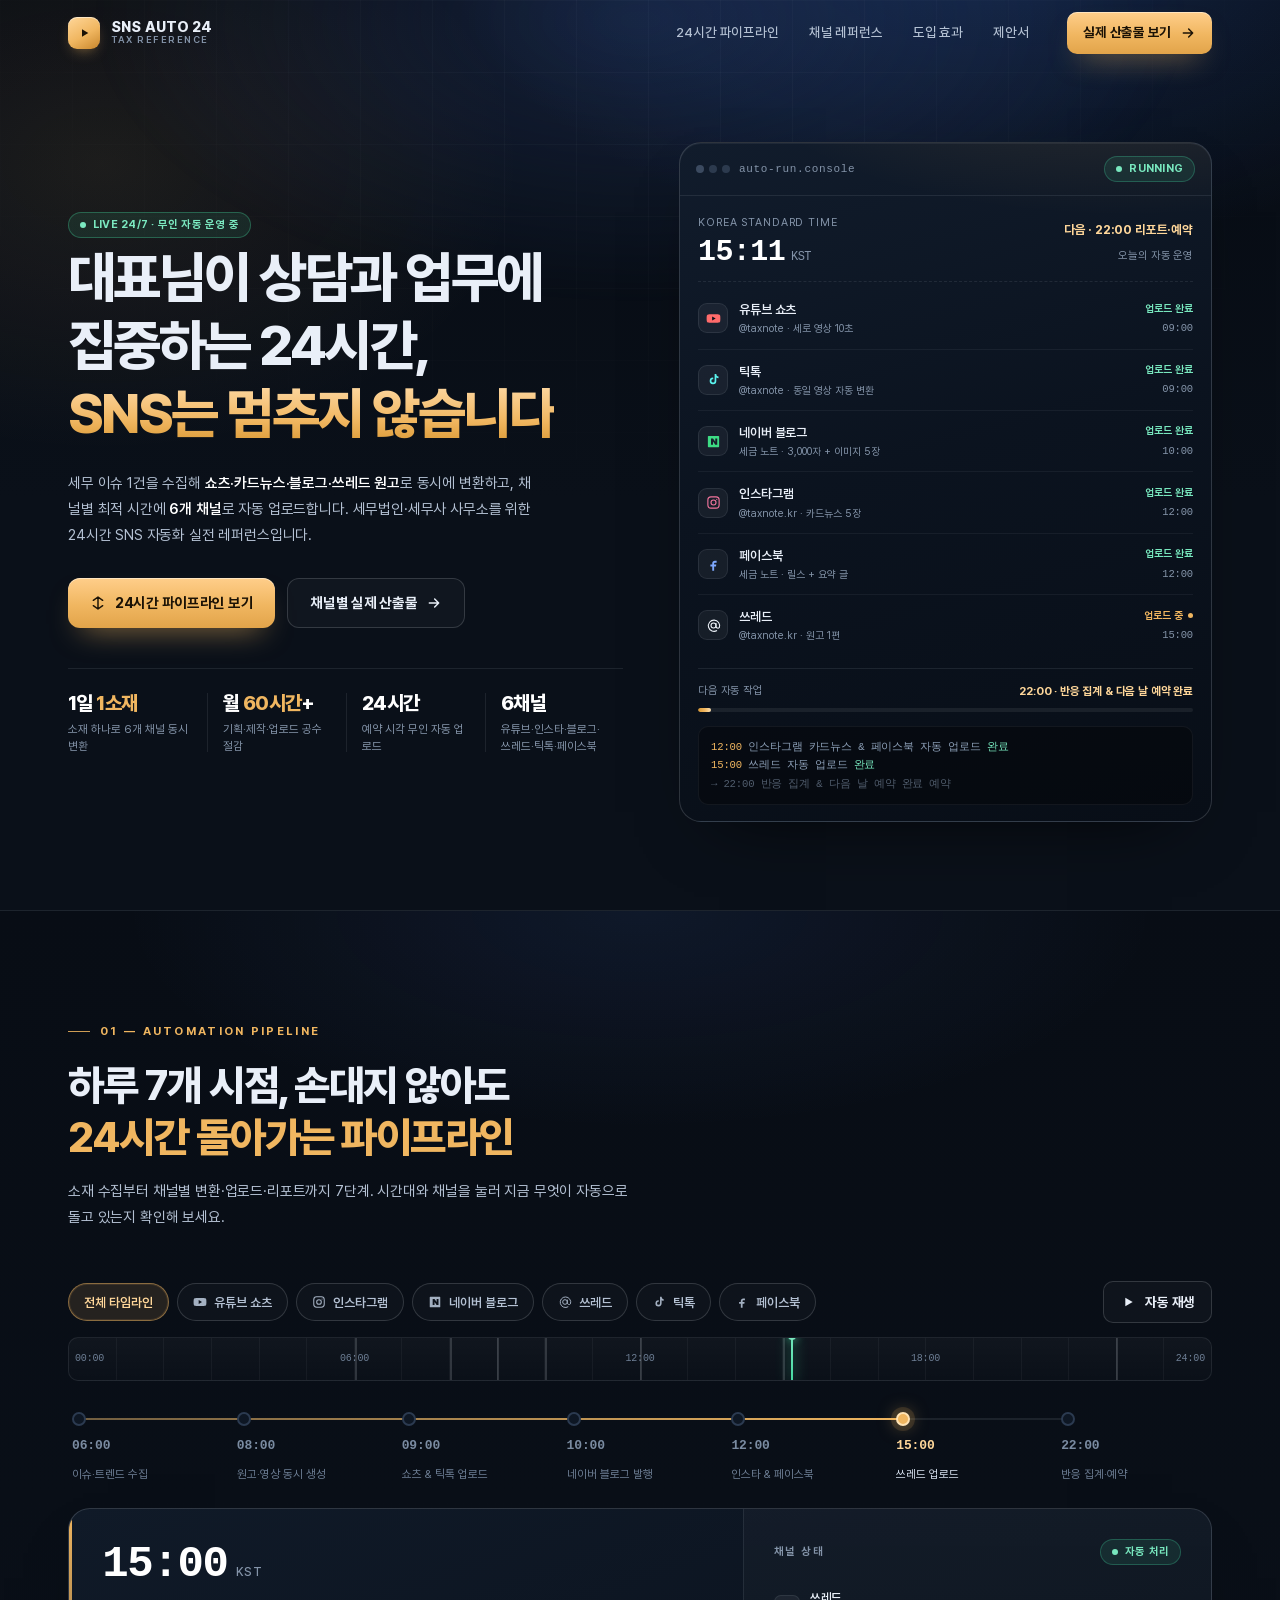
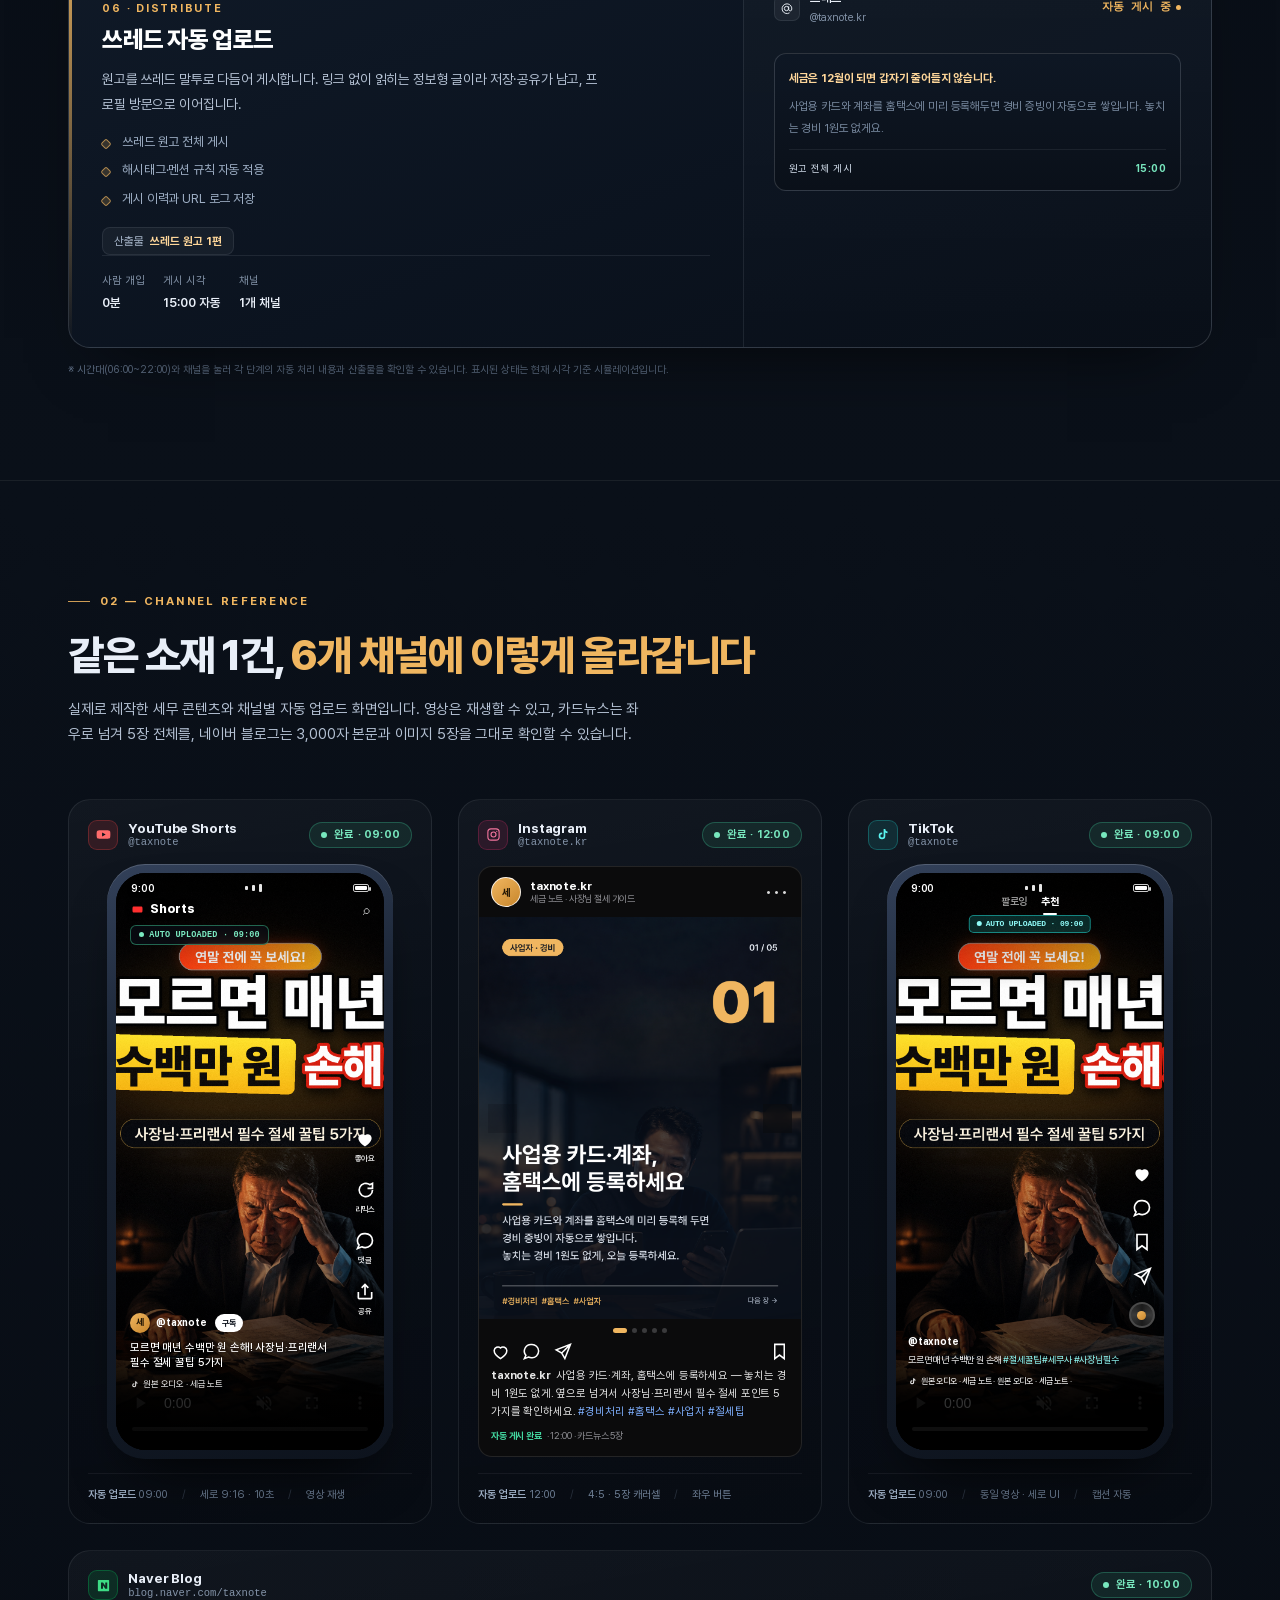
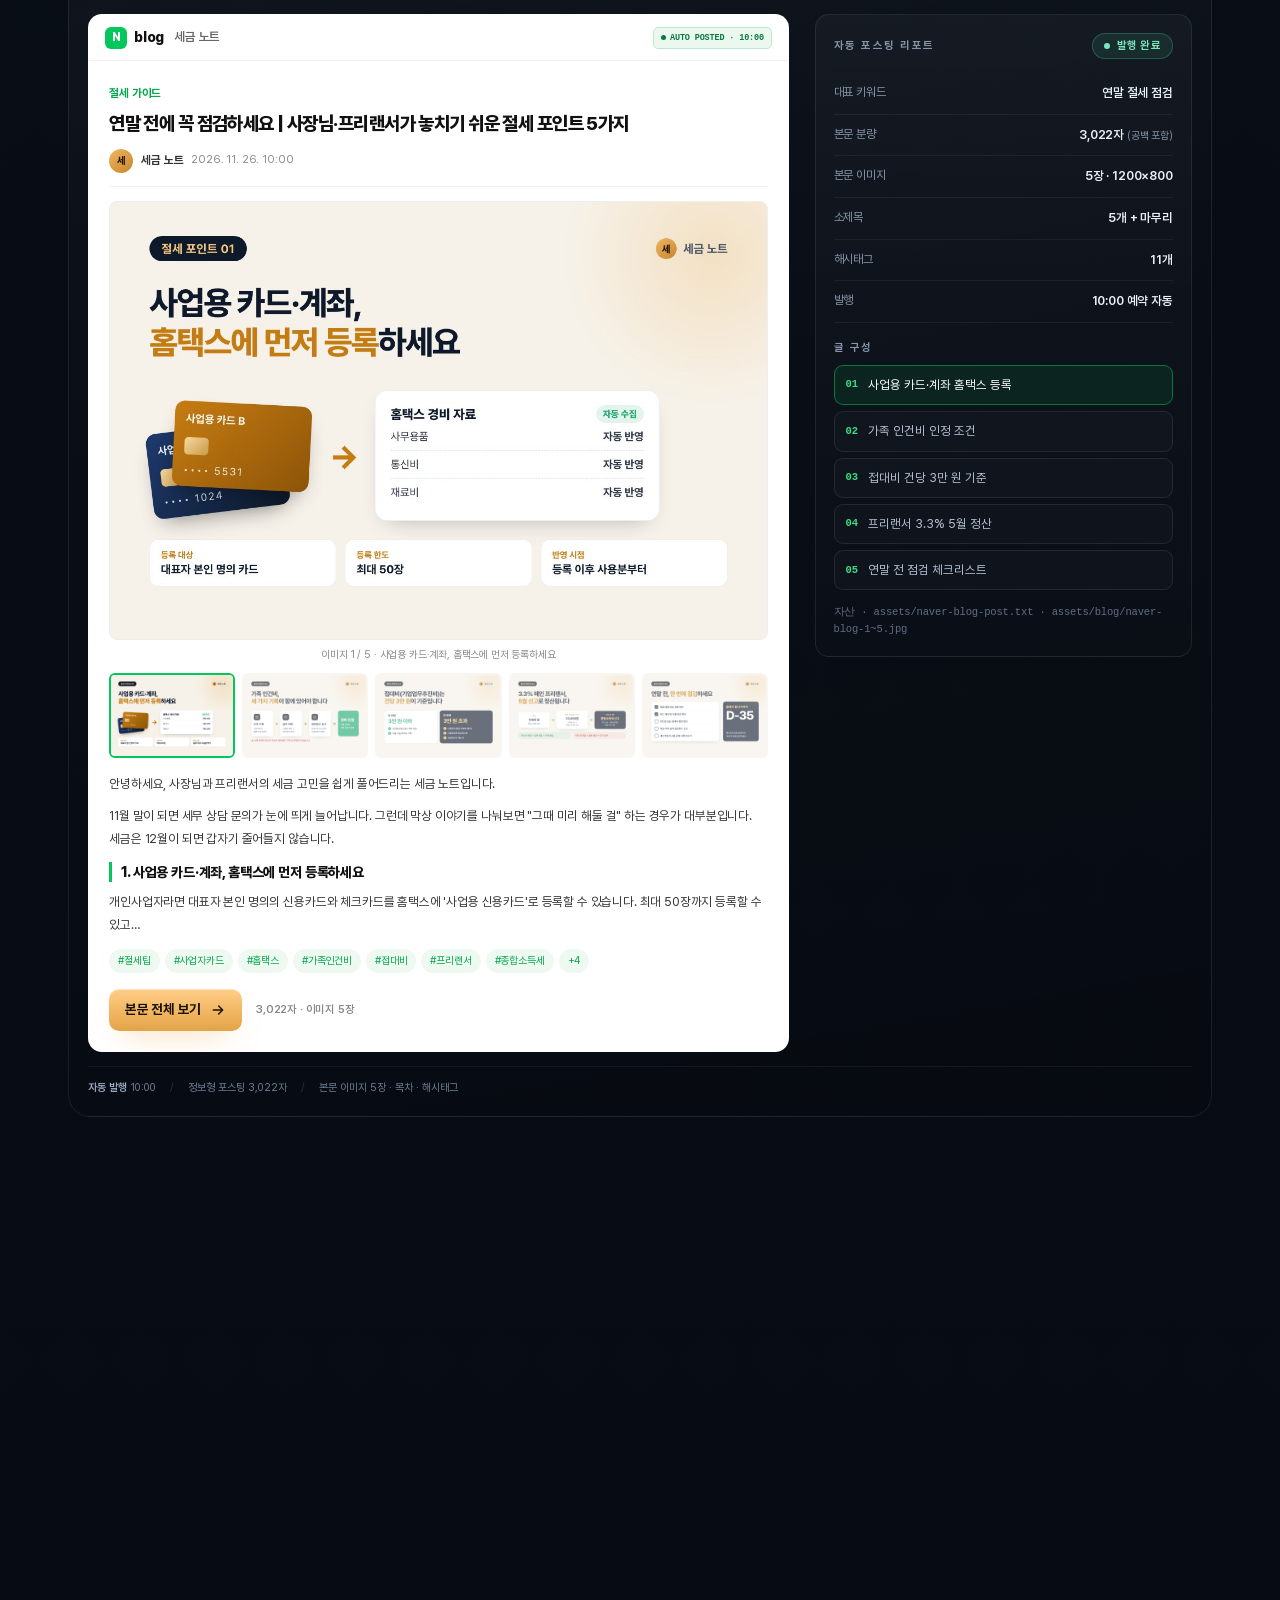
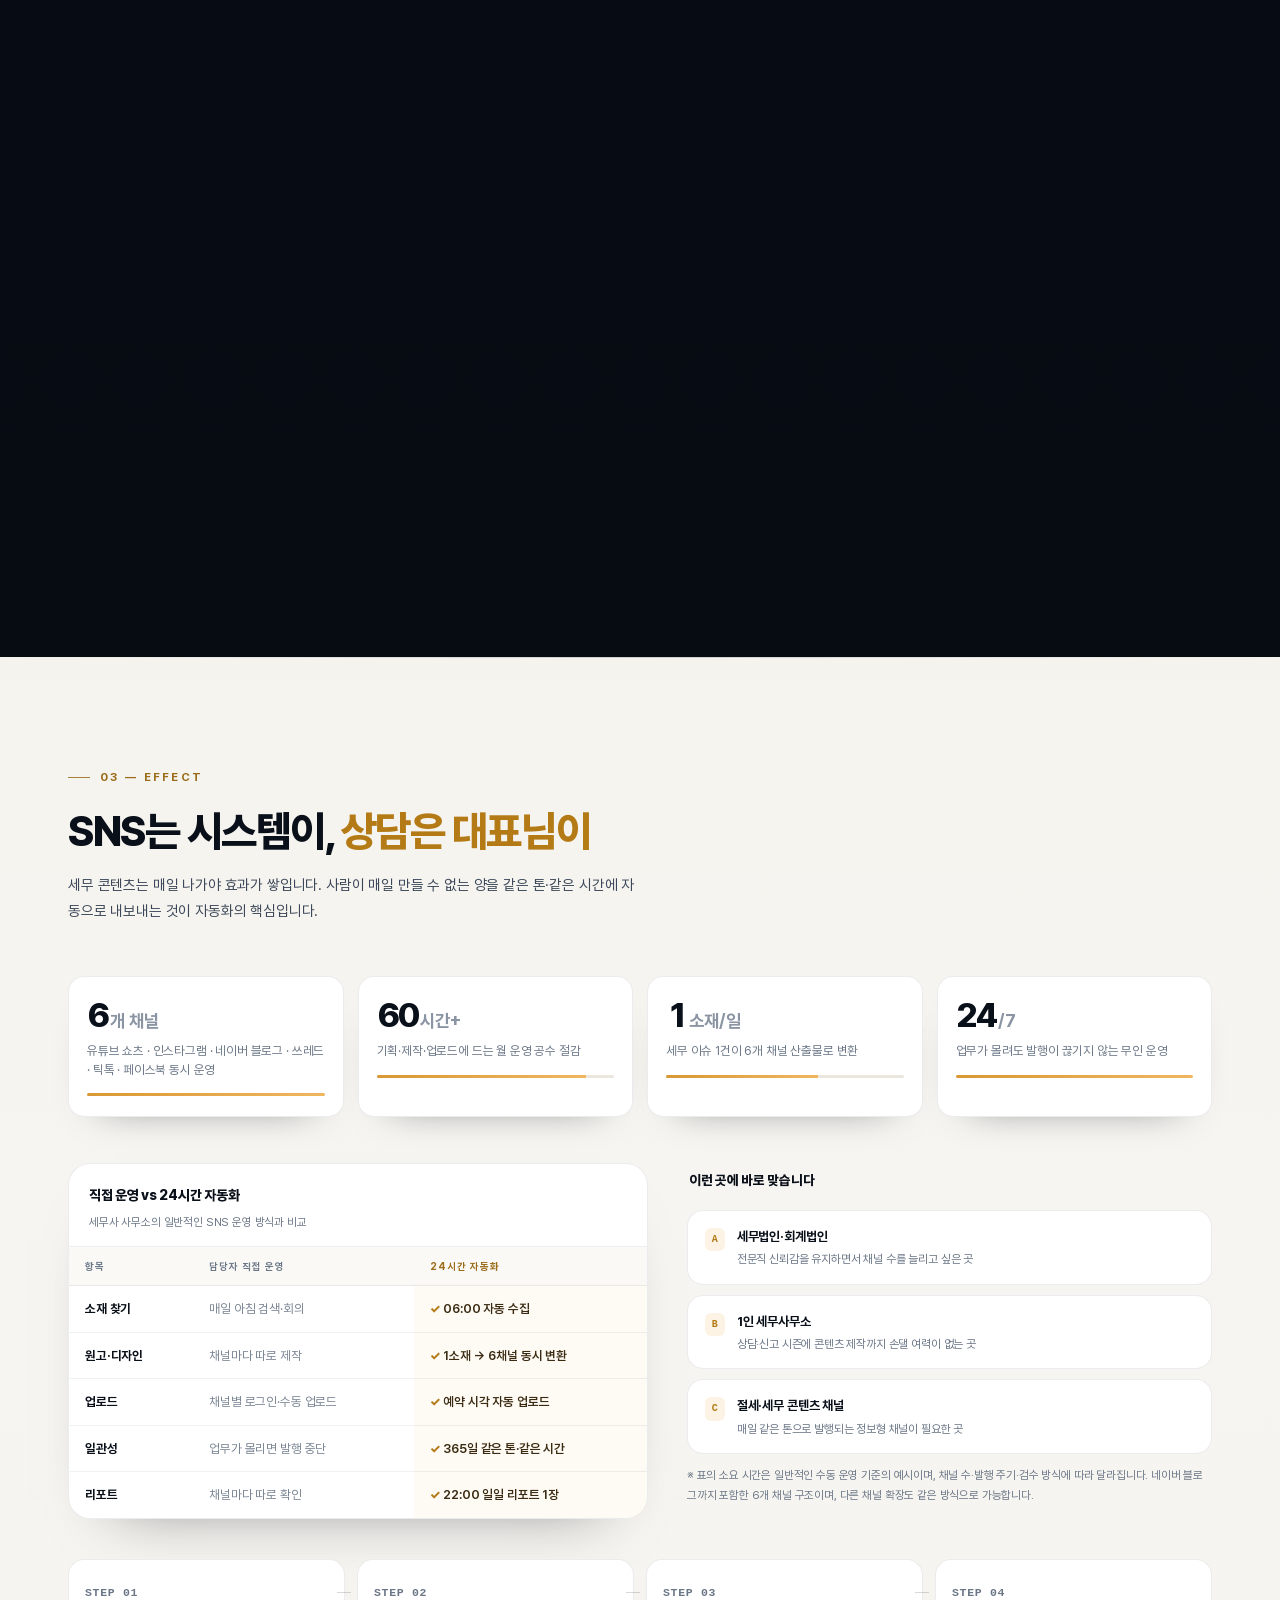
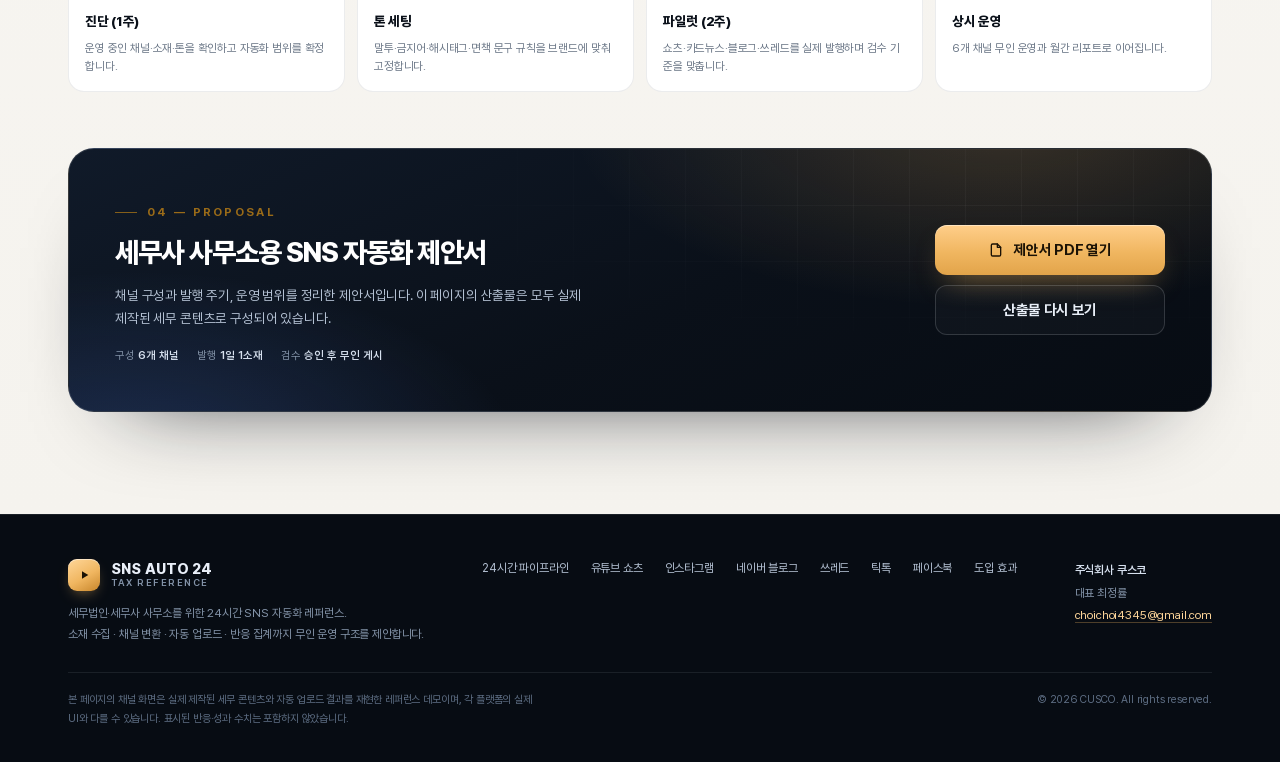
==== commit a2c0f7a4: "네이버 블로그 자동 포스팅 채널 추가 (3,022자 원고 + 이미지 5장) Co-Authored-By: Claude Opus 5.5 <noreply@anthropic.com> Cl" ====
--- a/index.html
+++ b/index.html
@@ -4,10 +4,10 @@
 <meta charset="utf-8">
 <meta name="viewport" content="width=device-width, initial-scale=1">
 <title>세무법인·세무사 24시간 SNS 자동화 레퍼런스 | SNS AUTO 24</title>
-<meta name="description" content="세무 이슈 1건을 쇼츠·카드뉴스·쓰레드 원고로 바꿔 5개 채널에 자동 업로드하는 24시간 무인 운영 레퍼런스. 실제 제작된 세무 콘텐츠와 채널별 자동 업로드 화면을 확인하세요.">
+<meta name="description" content="세무 이슈 1건을 쇼츠·카드뉴스·블로그·쓰레드 원고로 바꿔 6개 채널에 자동 업로드하는 24시간 무인 운영 레퍼런스. 실제 제작된 세무 콘텐츠와 채널별 자동 업로드 화면을 확인하세요.">
 <meta name="theme-color" content="#0A1019">
 <meta property="og:title" content="세무법인·세무사 24시간 SNS 자동화 레퍼런스">
-<meta property="og:description" content="대표님이 상담과 업무에 집중하는 24시간, SNS는 멈추지 않습니다. 1일 1소재 → 5개 채널 동시 변환·자동 업로드.">
+<meta property="og:description" content="대표님이 상담과 업무에 집중하는 24시간, SNS는 멈추지 않습니다. 1일 1소재 → 6개 채널 동시 변환·자동 업로드.">
 <meta property="og:type" content="website">
 <link rel="icon" href="data:image/svg+xml,%3Csvg xmlns='http://www.w3.org/2000/svg' viewBox='0 0 32 32'%3E%3Crect width='32' height='32' rx='9' fill='%23F0B660'/%3E%3Cpath d='M13 10.5v11l9-5.5-9-5.5Z' fill='%231B1205'/%3E%3C/svg%3E">
 <link rel="stylesheet" href="./assets/styles.css">
@@ -54,8 +54,8 @@
           <span class="line"><span class="accent">SNS는 멈추지 않습니다</span></span>
         </h1>
         <p class="hero__sub">
-          세무 이슈 1건을 수집해 <b>쇼츠·카드뉴스·쓰레드 원고</b>로 동시에 변환하고,
-          채널별 최적 시간에 <b>5개 채널</b>로 자동 업로드합니다.
+          세무 이슈 1건을 수집해 <b>쇼츠·카드뉴스·블로그·쓰레드 원고</b>로 동시에 변환하고,
+          채널별 최적 시간에 <b>6개 채널</b>로 자동 업로드합니다.
           세무법인·세무사 사무소를 위한 24시간 SNS 자동화 실전 레퍼런스입니다.
         </p>
         <div class="hero__actions">
@@ -72,7 +72,7 @@
         <div class="hero__kpis">
           <div class="kpi">
             <b>1일 <em>1소재</em></b>
-            <span>소재 하나로 5개 채널 동시 변환</span>
+            <span>소재 하나로 6개 채널 동시 변환</span>
           </div>
           <div class="kpi">
             <b>월 <em>60시간</em>+</b>
@@ -83,8 +83,8 @@
             <span>예약 시각 무인 자동 업로드</span>
           </div>
           <div class="kpi">
-            <b>5채널</b>
-            <span>유튜브·인스타·쓰레드·틱톡·페이스북</span>
+            <b>6채널</b>
+            <span>유튜브·인스타·블로그·쓰레드·틱톡·페이스북</span>
           </div>
         </div>
       </div>
@@ -121,6 +121,13 @@
               </span>
               <span class="ch-row__name"><b>틱톡</b><span>@taxnote · 동일 영상 자동 변환</span></span>
               <span class="ch-row__st"><span class="st-txt st-txt--wait" data-ch="tiktok"></span><span class="t">09:00</span></span>
+            </li>
+            <li class="ch-row">
+              <span class="ch-row__ico" style="color:#3DDC84" aria-hidden="true">
+                <svg viewBox="0 0 24 24" fill="currentColor"><path d="M4 3h16a1 1 0 0 1 1 1v16a1 1 0 0 1-1 1H4a1 1 0 0 1-1-1V4a1 1 0 0 1 1-1Zm4 4v10h3.2v-5.2L14.8 17H18V7h-3.2v5.2L11.2 7H8Z"/></svg>
+              </span>
+              <span class="ch-row__name"><b>네이버 블로그</b><span>세금 노트 · 3,000자 + 이미지 5장</span></span>
+              <span class="ch-row__st"><span class="st-txt st-txt--wait" data-ch="naver"></span><span class="t">10:00</span></span>
             </li>
             <li class="ch-row">
               <span class="ch-row__ico" style="color:#F2749D" aria-hidden="true">
@@ -160,9 +167,9 @@
   <div class="wrap">
     <div class="sec-head reveal">
       <span class="eyebrow">01 — AUTOMATION PIPELINE</span>
-      <h2 class="h2">하루 6개 시점, 손대지 않아도<br><span class="hl">24시간 돌아가는 파이프라인</span></h2>
+      <h2 class="h2">하루 7개 시점, 손대지 않아도<br><span class="hl">24시간 돌아가는 파이프라인</span></h2>
       <p class="lead">
-        소재 수집부터 채널별 변환·업로드·리포트까지 6단계. 시간대와 채널을 눌러
+        소재 수집부터 채널별 변환·업로드·리포트까지 7단계. 시간대와 채널을 눌러
         지금 무엇이 자동으로 돌고 있는지 확인해 보세요.
       </p>
     </div>
@@ -180,6 +187,10 @@
           <button class="chip" data-channel="instagram" aria-pressed="false">
             <svg viewBox="0 0 24 24" fill="none" stroke="currentColor" stroke-width="1.8" aria-hidden="true"><rect x="3" y="3" width="18" height="18" rx="5"/><circle cx="12" cy="12" r="4"/><circle cx="17.2" cy="6.8" r="1" fill="currentColor" stroke="none"/></svg>
             인스타그램
+          </button>
+          <button class="chip" data-channel="naver" aria-pressed="false">
+            <svg aria-hidden="true" viewBox="0 0 24 24" fill="currentColor"><path d="M4 3h16a1 1 0 0 1 1 1v16a1 1 0 0 1-1 1H4a1 1 0 0 1-1-1V4a1 1 0 0 1 1-1Zm4 4v10h3.2v-5.2L14.8 17H18V7h-3.2v5.2L11.2 7H8Z"/></svg>
+            네이버 블로그
           </button>
           <button class="chip" data-channel="threads" aria-pressed="false">
             <svg viewBox="0 0 24 24" fill="none" stroke="currentColor" stroke-width="1.7" aria-hidden="true"><circle cx="12" cy="12" r="4"/><path d="M16 8v5.4a3 3 0 0 0 5.4 1.7A9 9 0 1 0 17.6 20"/></svg>
@@ -227,15 +238,20 @@
         </button>
         <button class="node" role="tab" aria-selected="false" data-stage="3">
           <span class="node__dot" aria-hidden="true"></span>
+          <span class="node__time">10:00</span>
+          <span class="node__label">네이버 블로그 발행</span>
+        </button>
+        <button class="node" role="tab" aria-selected="false" data-stage="4">
+          <span class="node__dot" aria-hidden="true"></span>
           <span class="node__time">12:00</span>
           <span class="node__label">인스타 &amp; 페이스북</span>
         </button>
-        <button class="node" role="tab" aria-selected="false" data-stage="4">
+        <button class="node" role="tab" aria-selected="false" data-stage="5">
           <span class="node__dot" aria-hidden="true"></span>
           <span class="node__time">15:00</span>
           <span class="node__label">쓰레드 업로드</span>
         </button>
-        <button class="node" role="tab" aria-selected="false" data-stage="5">
+        <button class="node" role="tab" aria-selected="false" data-stage="6">
           <span class="node__dot" aria-hidden="true"></span>
           <span class="node__time">22:00</span>
           <span class="node__label">반응 집계·예약</span>
@@ -247,7 +263,7 @@
         <div class="detail__in" id="detailIn">
           <div class="detail__main" id="detailMain">
             <div class="detail__time">12:00<span>KST</span></div>
-            <div class="detail__kicker">04 · DISTRIBUTE</div>
+            <div class="detail__kicker">05 · DISTRIBUTE</div>
             <h3 class="detail__title">인스타그램 카드뉴스 &amp; 페이스북 자동 업로드</h3>
             <p class="detail__desc">카드뉴스 5장을 인스타그램 캐러셀로, 같은 소재를 페이스북 페이지에는 영상과 요약 글로 올립니다. 점심시간 트래픽에 맞춘 게시 시각입니다.</p>
             <ul class="detail__list">
@@ -278,10 +294,10 @@
   <div class="wrap">
     <div class="sec-head reveal">
       <span class="eyebrow">02 — CHANNEL REFERENCE</span>
-      <h2 class="h2">같은 소재 1건, <span class="hl">5개 채널에 이렇게 올라갑니다</span></h2>
+      <h2 class="h2">같은 소재 1건, <span class="hl">6개 채널에 이렇게 올라갑니다</span></h2>
       <p class="lead">
         실제로 제작한 세무 콘텐츠와 채널별 자동 업로드 화면입니다.
-        영상은 재생할 수 있고, 카드뉴스는 좌우로 넘겨 5장 전체를 확인할 수 있습니다.
+        영상은 재생할 수 있고, 카드뉴스는 좌우로 넘겨 5장 전체를, 네이버 블로그는 3,000자 본문과 이미지 5장을 그대로 확인할 수 있습니다.
       </p>
     </div>
 
@@ -447,6 +463,84 @@
         </div>
       </article>
 
+
+      <!-- Naver Blog -->
+      <article class="sc-card sc-card--12 reveal" id="ch-naver" data-d="1">
+        <div class="sc-head">
+          <span class="sc-ico sc-ico--nv" aria-hidden="true">
+            <svg viewBox="0 0 24 24" fill="currentColor"><path d="M4 3h16a1 1 0 0 1 1 1v16a1 1 0 0 1-1 1H4a1 1 0 0 1-1-1V4a1 1 0 0 1 1-1Zm4 4v10h3.2v-5.2L14.8 17H18V7h-3.2v5.2L11.2 7H8Z"/></svg>
+          </span>
+          <span class="sc-title"><b>Naver Blog</b><span>blog.naver.com/taxnote</span></span>
+          <span class="badge badge--ok"><span class="dot"></span>완료 · 10:00</span>
+        </div>
+        <div class="sc-body nv-body">
+          <div class="nv">
+            <div class="nv__bar">
+              <span class="nv__logo" aria-hidden="true">N</span><b>blog</b><span class="nv__bname">세금 노트</span>
+              <span class="nv__auto"><span class="dot" style="width:5px;height:5px"></span>AUTO POSTED · 10:00</span>
+            </div>
+            <div class="nv__post">
+              <span class="nv__cat">절세 가이드</span>
+              <h3 class="nv__title">연말 전에 꼭 점검하세요 | 사장님·프리랜서가 놓치기 쉬운 절세 포인트 5가지</h3>
+              <div class="nv__meta"><span class="nv__ava">세</span><b>세금 노트</b><span>2026. 11. 26. 10:00</span></div>
+              <figure class="nv__fig">
+                <img id="nvMain" src="./assets/blog/naver-blog-1.jpg" alt="본문 이미지 1 — 사업용 카드·계좌, 홈택스에 먼저 등록하세요" width="1200" height="800">
+                <figcaption><span id="nvCap">이미지 1 / 5 · 사업용 카드·계좌, 홈택스에 먼저 등록하세요</span></figcaption>
+              </figure>
+              <div class="nv__thumbs" id="nvThumbs" role="group" aria-label="본문 이미지 5장">
+                <button class="on" data-i="1" aria-pressed="true" data-cap="사업용 카드·계좌, 홈택스에 먼저 등록하세요"><img src="./assets/blog/naver-blog-1.jpg" alt="본문 이미지 1" loading="lazy"></button>
+                <button data-i="2" aria-pressed="false" data-cap="가족 인건비는 근무·이체·신고 기록이 함께"><img src="./assets/blog/naver-blog-2.jpg" alt="본문 이미지 2" loading="lazy"></button>
+                <button data-i="3" aria-pressed="false" data-cap="접대비(기업업무추진비)는 건당 3만 원이 기준"><img src="./assets/blog/naver-blog-3.jpg" alt="본문 이미지 3" loading="lazy"></button>
+                <button data-i="4" aria-pressed="false" data-cap="3.3% 떼인 프리랜서, 5월 신고로 정산"><img src="./assets/blog/naver-blog-4.jpg" alt="본문 이미지 4" loading="lazy"></button>
+                <button data-i="5" aria-pressed="false" data-cap="연말 전, 한 번에 점검하세요"><img src="./assets/blog/naver-blog-5.jpg" alt="본문 이미지 5" loading="lazy"></button>
+              </div>
+              <div class="nv__text">
+                <p>안녕하세요, 사장님과 프리랜서의 세금 고민을 쉽게 풀어드리는 세금 노트입니다.</p>
+                <p>11월 말이 되면 세무 상담 문의가 눈에 띄게 늘어납니다. 그런데 막상 이야기를 나눠보면 "그때 미리 해둘 걸" 하는 경우가 대부분입니다. 세금은 12월이 되면 갑자기 줄어들지 않습니다.</p>
+                <p class="nv__h">1. 사업용 카드·계좌, 홈택스에 먼저 등록하세요</p>
+                <p>개인사업자라면 대표자 본인 명의의 신용카드와 체크카드를 홈택스에 '사업용 신용카드'로 등록할 수 있습니다. 최대 50장까지 등록할 수 있고…</p>
+              </div>
+              <div class="nv__tags"><span>#절세팁</span><span>#사업자카드</span><span>#홈택스</span><span>#가족인건비</span><span>#접대비</span><span>#프리랜서</span><span>#종합소득세</span><span>+4</span></div>
+              <div class="nv__acts">
+                <a class="btn btn--amber btn--sm" href="./blog.html">
+                  본문 전체 보기
+                  <svg viewBox="0 0 24 24" fill="none" stroke="currentColor" stroke-width="2.2" stroke-linecap="round" stroke-linejoin="round" aria-hidden="true"><path d="M5 12h14M13 6l6 6-6 6"/></svg>
+                </a>
+                <span class="nv__count">3,022자 · 이미지 5장</span>
+              </div>
+            </div>
+          </div>
+
+          <aside class="nv-seo" aria-label="네이버 블로그 자동 포스팅 리포트">
+            <div class="side__h"><b>자동 포스팅 리포트</b><span class="badge badge--ok"><span class="dot"></span>발행 완료</span></div>
+            <dl class="nv-spec">
+              <div><dt>대표 키워드</dt><dd>연말 절세 점검</dd></div>
+              <div><dt>본문 분량</dt><dd>3,022자 <small>(공백 포함)</small></dd></div>
+              <div><dt>본문 이미지</dt><dd>5장 · 1200×800</dd></div>
+              <div><dt>소제목</dt><dd>5개 + 마무리</dd></div>
+              <div><dt>해시태그</dt><dd>11개</dd></div>
+              <div><dt>발행</dt><dd>10:00 예약 자동</dd></div>
+            </dl>
+            <div class="nv-outline">
+              <b>글 구성</b>
+              <ol id="nvOutline">
+                <li><button data-i="1" class="on">사업용 카드·계좌 홈택스 등록</button></li>
+                <li><button data-i="2">가족 인건비 인정 조건</button></li>
+                <li><button data-i="3">접대비 건당 3만 원 기준</button></li>
+                <li><button data-i="4">프리랜서 3.3% 5월 정산</button></li>
+                <li><button data-i="5">연말 전 점검 체크리스트</button></li>
+              </ol>
+            </div>
+            <p class="nv-note">자산 · assets/naver-blog-post.txt · assets/blog/naver-blog-1~5.jpg</p>
+          </aside>
+        </div>
+        <div class="sc-foot">
+          <span><b>자동 발행</b> 10:00</span><span class="sep">/</span>
+          <span>정보형 포스팅 3,022자</span><span class="sep">/</span>
+          <span>본문 이미지 5장 · 목차 · 해시태그</span>
+        </div>
+      </article>
+
       <!-- Threads -->
       <article class="sc-card sc-card--6 reveal" id="ch-threads" data-d="4">
         <div class="sc-head">
@@ -556,7 +650,7 @@
       <div class="log-panel__top">
         <span class="mono">2026-11-26</span>
         <b>자동 업로드 로그</b>
-        <span class="badge badge--ok"><span class="dot"></span>5 / 5 채널 완료</span>
+        <span class="badge badge--ok"><span class="dot"></span>6 / 6 채널 완료</span>
       </div>
       <table class="log-table">
         <caption class="sr-only" style="position:absolute;width:1px;height:1px;overflow:hidden;clip:rect(0 0 0 0)">채널별 자동 업로드 로그</caption>
@@ -585,6 +679,13 @@
             <td><a href="#ch-tiktok">보기</a></td>
           </tr>
           <tr>
+            <td class="mono">10:00</td>
+            <td><b>Naver Blog</b></td>
+            <td>naver-blog-post.txt + 이미지 5장</td>
+            <td><span class="ok">● 발행 완료</span></td>
+            <td><a href="#ch-naver">보기</a></td>
+          </tr>
+          <tr>
             <td class="mono">12:00</td>
             <td><b>Instagram</b></td>
             <td>tax-insta-card-1~5.png</td>
@@ -608,7 +709,7 @@
           <tr>
             <td class="mono">22:00</td>
             <td><b>Daily Report</b></td>
-            <td>5개 채널 반응 집계 · 다음 날 예약</td>
+            <td>6개 채널 반응 집계 · 다음 날 예약</td>
             <td><span class="ok" style="color:#F0B660">● 예약 대기</span></td>
             <td>—</td>
           </tr>
@@ -632,8 +733,8 @@
 
     <div class="stat-grid reveal" data-d="1">
       <div class="stat">
-        <b data-count="5">0<em>개 채널</em></b>
-        <span>유튜브 쇼츠 · 인스타그램 · 쓰레드 · 틱톡 · 페이스북 동시 운영</span>
+        <b data-count="6">0<em>개 채널</em></b>
+        <span>유튜브 쇼츠 · 인스타그램 · 네이버 블로그 · 쓰레드 · 틱톡 · 페이스북 동시 운영</span>
         <div class="bar"><i data-bar="100"></i></div>
       </div>
       <div class="stat">
@@ -643,7 +744,7 @@
       </div>
       <div class="stat">
         <b data-count="1">0<em>소재/일</em></b>
-        <span>세무 이슈 1건이 5개 채널 산출물로 변환</span>
+        <span>세무 이슈 1건이 6개 채널 산출물로 변환</span>
         <div class="bar"><i data-bar="64"></i></div>
       </div>
       <div class="stat">
@@ -676,7 +777,7 @@
             <tr>
               <td>원고·디자인</td>
               <td>채널마다 따로 제작</td>
-              <td>1소재 → 5채널 동시 변환</td>
+              <td>1소재 → 6채널 동시 변환</td>
             </tr>
             <tr>
               <td>업로드</td>
@@ -717,7 +818,7 @@
         </ul>
         <p style="font-size:11.5px;color:#6B7787;line-height:1.7;margin-top:2px">
           ※ 표의 소요 시간은 일반적인 수동 운영 기준의 예시이며, 채널 수·발행 주기·검수 방식에 따라 달라집니다.
-          네이버 블로그 등 추가 채널 확장도 같은 구조로 가능합니다.
+          네이버 블로그까지 포함한 6개 채널 구조이며, 다른 채널 확장도 같은 방식으로 가능합니다.
         </p>
       </div>
     </div>
@@ -738,13 +839,13 @@
       <div class="step reveal" data-d="3">
         <span class="step__n">STEP 03</span>
         <b>파일럿 (2주)</b>
-        <span>쇼츠·카드뉴스·쓰레드를 실제 발행하며 검수 기준을 맞춥니다.</span>
+        <span>쇼츠·카드뉴스·블로그·쓰레드를 실제 발행하며 검수 기준을 맞춥니다.</span>
         <span class="step__line" aria-hidden="true"></span>
       </div>
       <div class="step reveal" data-d="4">
         <span class="step__n">STEP 04</span>
         <b>상시 운영</b>
-        <span>5개 채널 무인 운영과 월간 리포트로 이어집니다.</span>
+        <span>6개 채널 무인 운영과 월간 리포트로 이어집니다.</span>
         <span class="step__line" aria-hidden="true"></span>
       </div>
     </div>
@@ -759,7 +860,7 @@
           이 페이지의 산출물은 모두 실제 제작된 세무 콘텐츠로 구성되어 있습니다.
         </p>
         <div class="cta-meta">
-          <span>구성 <b>5개 채널</b></span>
+          <span>구성 <b>6개 채널</b></span>
           <span>발행 <b>1일 1소재</b></span>
           <span>검수 <b>승인 후 무인 게시</b></span>
         </div>
@@ -793,6 +894,7 @@
         <a href="#pipeline">24시간 파이프라인</a>
         <a href="#ch-youtube">유튜브 쇼츠</a>
         <a href="#ch-instagram">인스타그램</a>
+        <a href="#ch-naver">네이버 블로그</a>
         <a href="#ch-threads">쓰레드</a>
         <a href="#ch-tiktok">틱톡</a>
         <a href="#ch-facebook">페이스북</a>
--- a/assets/styles.css
+++ b/assets/styles.css
@@ -1161,3 +1161,92 @@
   .section,.hero{padding:24px 0;}
   .reveal{opacity:1 !important;translate:0 0 !important;}
 }
+
+/* ==========================================================================
+   Naver Blog (auto posting)
+   ========================================================================== */
+.rail{grid-template-columns:repeat(7,minmax(0,1fr));}
+.sc-card--12{grid-column:span 12;}
+.sc-ico--nv{background:rgba(3,199,90,.13);color:#3DDC84;border-color:rgba(3,199,90,.3);}
+.sc-body.nv-body{
+  display:grid;grid-template-columns:minmax(0,1.3fr) minmax(0,.7fr);
+  gap:clamp(16px,2vw,26px);align-items:start;justify-content:stretch;width:100%;
+}
+.nv{
+  background:#fff;color:#222;border-radius:14px;overflow:hidden;
+  border:1px solid rgba(255,255,255,.14);word-break:keep-all;
+}
+.nv__bar{display:flex;align-items:center;gap:7px;padding:11px 16px;border-bottom:1px solid #ECEEF1;}
+.nv__logo{
+  width:22px;height:22px;border-radius:6px;background:#03C75A;color:#fff;
+  display:grid;place-items:center;font-size:12px;font-weight:800;
+}
+.nv__bar b{font-size:14px;font-weight:800;letter-spacing:-0.02em;color:#111;}
+.nv__bname{font-size:12.5px;color:#666;font-weight:600;margin-left:3px;}
+.nv__auto{
+  margin-left:auto;display:inline-flex;align-items:center;gap:4px;
+  font-family:ui-monospace,SFMono-Regular,Menlo,monospace;font-size:8.5px;font-weight:700;
+  color:#0A7A3B;padding:3px 7px;border-radius:5px;background:#EAF8F0;border:1px solid #BDE7CE;white-space:nowrap;
+}
+.nv__post{padding:18px 20px 20px;}
+.nv__cat{font-size:11.5px;color:#03A74C;font-weight:700;}
+.nv__title{margin-top:5px;font-size:clamp(16px,1.6vw,19px);font-weight:800;line-height:1.42;letter-spacing:-0.03em;color:#111;}
+.nv__meta{display:flex;align-items:center;gap:8px;margin-top:11px;padding-bottom:13px;border-bottom:1px solid #F0F1F3;font-size:11px;color:#888;}
+.nv__ava{
+  width:24px;height:24px;border-radius:50%;flex:none;display:grid;place-items:center;
+  background:linear-gradient(140deg,#F0B660,#C8862B);color:#231705;font-size:10px;font-weight:800;
+}
+.nv__meta b{color:#333;font-size:11.5px;}
+.nv__fig{margin:14px 0 0;}
+.nv__fig img{width:100%;height:auto;aspect-ratio:3/2;object-fit:cover;border-radius:8px;border:1px solid #EEE;background:#F6F2EA;}
+.nv__fig figcaption{font-size:10.5px;color:#888;text-align:center;margin-top:6px;}
+.nv__thumbs{display:grid;grid-template-columns:repeat(5,minmax(0,1fr));gap:7px;margin-top:10px;}
+.nv__thumbs button{
+  padding:0;border-radius:6px;overflow:hidden;border:2px solid transparent;opacity:.62;
+  transition:opacity .2s,border-color .2s;background:#F6F2EA;
+}
+.nv__thumbs button:hover{opacity:.9;}
+.nv__thumbs button.on{border-color:#03C75A;opacity:1;}
+.nv__thumbs img{width:100%;aspect-ratio:3/2;object-fit:cover;}
+.nv__text{margin-top:14px;font-size:12.5px;line-height:1.85;color:#333;display:grid;gap:8px;}
+.nv__text .nv__h{font-size:14px;font-weight:800;color:#111;padding-left:9px;border-left:3px solid #03C75A;margin-top:4px;line-height:1.45;}
+.nv__tags{display:flex;flex-wrap:wrap;gap:5px;margin-top:13px;}
+.nv__tags span{font-size:10.5px;color:#03A74C;background:#EEF9F2;border-radius:99px;padding:3px 9px;white-space:nowrap;}
+.nv__acts{display:flex;align-items:center;flex-wrap:wrap;gap:10px 14px;margin-top:16px;}
+.nv__count{font-size:11px;color:#888;font-weight:600;}
+
+.nv-seo{
+  border-radius:14px;border:1px solid var(--line);padding:18px;
+  background:linear-gradient(180deg,rgba(255,255,255,.035),rgba(255,255,255,.01));
+}
+.nv-spec{margin:0;display:grid;gap:0;}
+.nv-spec div{display:flex;justify-content:space-between;gap:12px;padding:10px 0;border-bottom:1px solid rgba(232,238,247,.06);}
+.nv-spec dt{font-size:12px;color:var(--muted);}
+.nv-spec dd{margin:0;font-size:12.5px;color:var(--text);font-weight:600;text-align:right;}
+.nv-spec dd small{color:var(--muted);font-weight:400;font-size:10.5px;}
+.nv-outline{margin-top:16px;}
+.nv-outline b{display:block;font-size:11px;letter-spacing:.14em;color:var(--muted);font-weight:700;margin-bottom:8px;}
+.nv-outline ol{list-style:none;counter-reset:o;display:grid;gap:6px;}
+.nv-outline li{counter-increment:o;}
+.nv-outline button{
+  width:100%;text-align:left;display:flex;gap:10px;align-items:center;
+  padding:9px 11px;border-radius:9px;font-size:12.3px;color:var(--text-2);
+  border:1px solid var(--line);background:rgba(255,255,255,.02);transition:all .2s;
+}
+.nv-outline button::before{
+  content:counter(o,decimal-leading-zero);font-family:ui-monospace,SFMono-Regular,Menlo,monospace;
+  font-size:10.5px;color:#3DDC84;font-weight:700;
+}
+.nv-outline button:hover{border-color:var(--line-2);color:#fff;}
+.nv-outline button.on{border-color:rgba(3,199,90,.5);background:rgba(3,199,90,.1);color:#fff;}
+.nv-note{margin-top:14px;font-size:10.5px;color:#5E6E84;line-height:1.6;font-family:ui-monospace,SFMono-Regular,Menlo,monospace;overflow-wrap:anywhere;}
+
+@media (max-width:900px){
+  .sc-body.nv-body{grid-template-columns:1fr;}
+  .rail{grid-template-columns:repeat(3,minmax(0,1fr));}
+}
+@media (max-width:420px){
+  .nv__post{padding:16px 14px 18px;}
+  .nv__thumbs{gap:5px;}
+}
+.preview--wide img{aspect-ratio:3/2;}
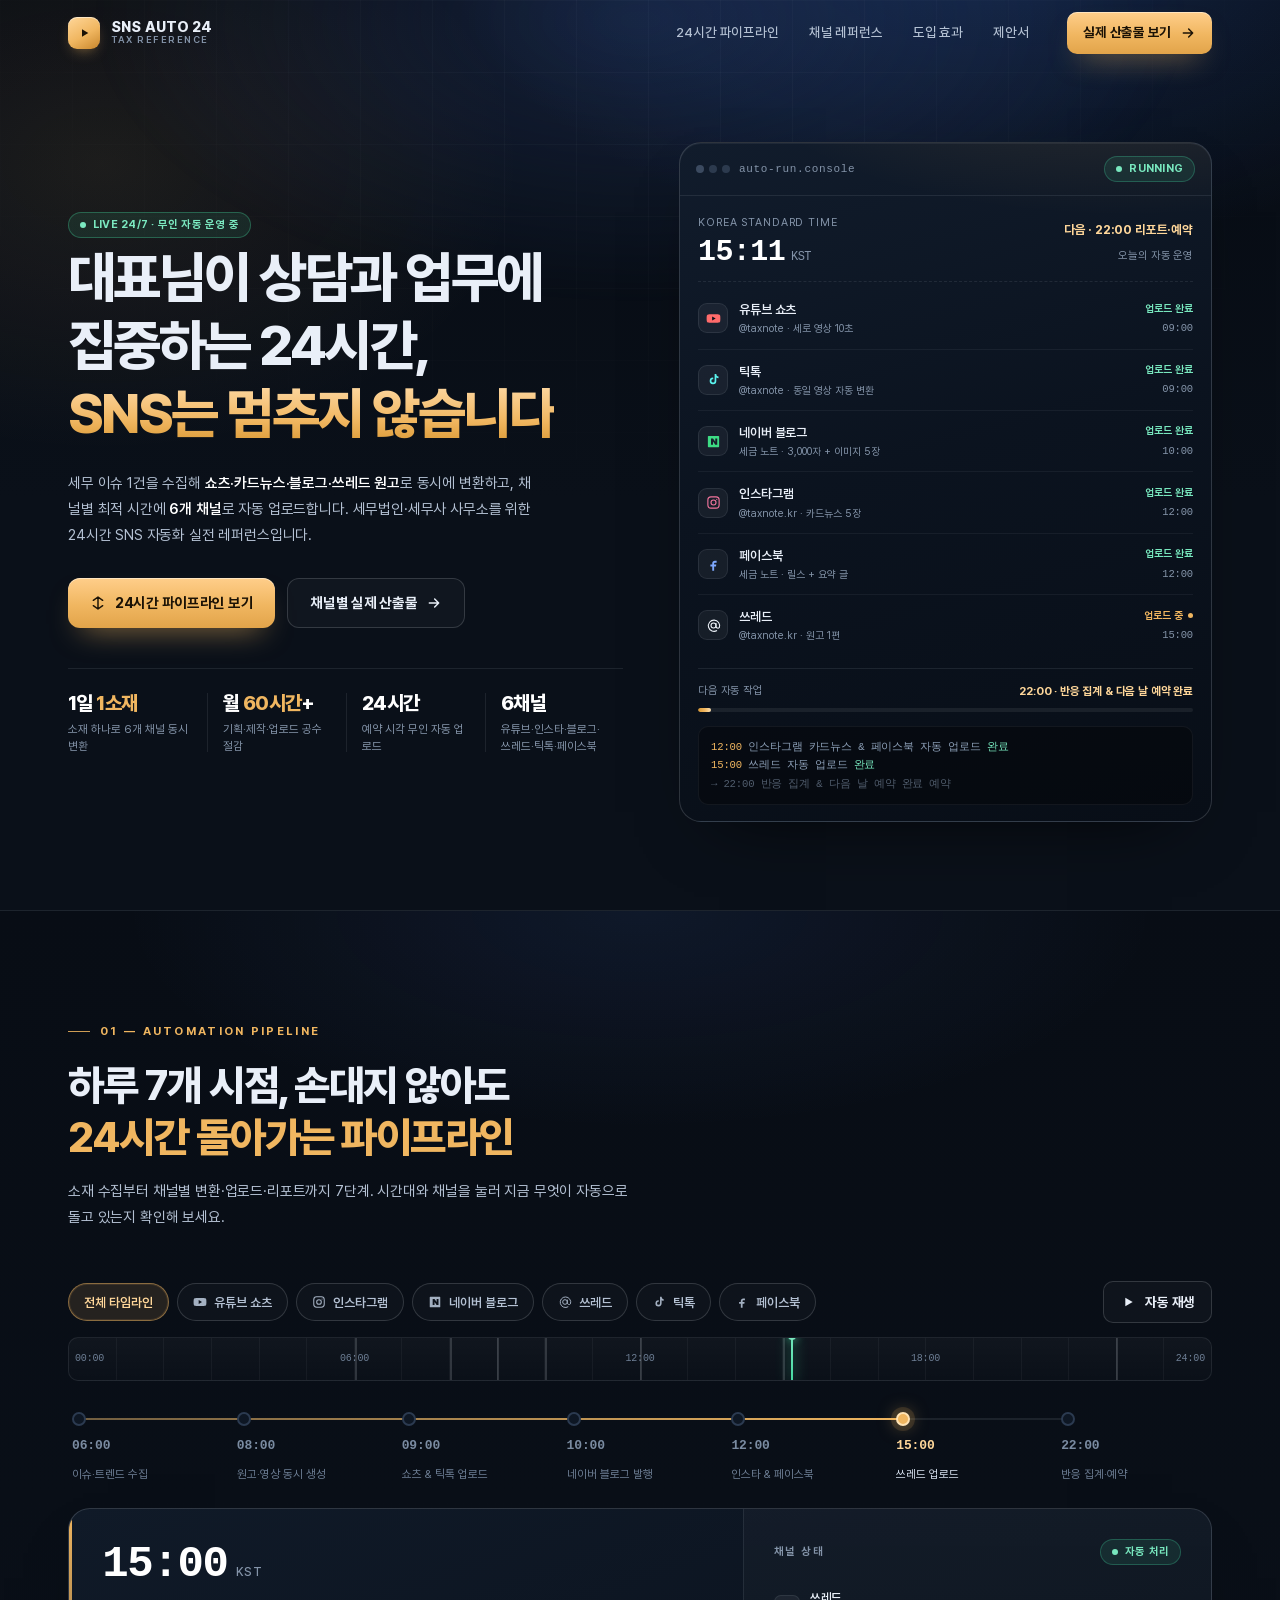
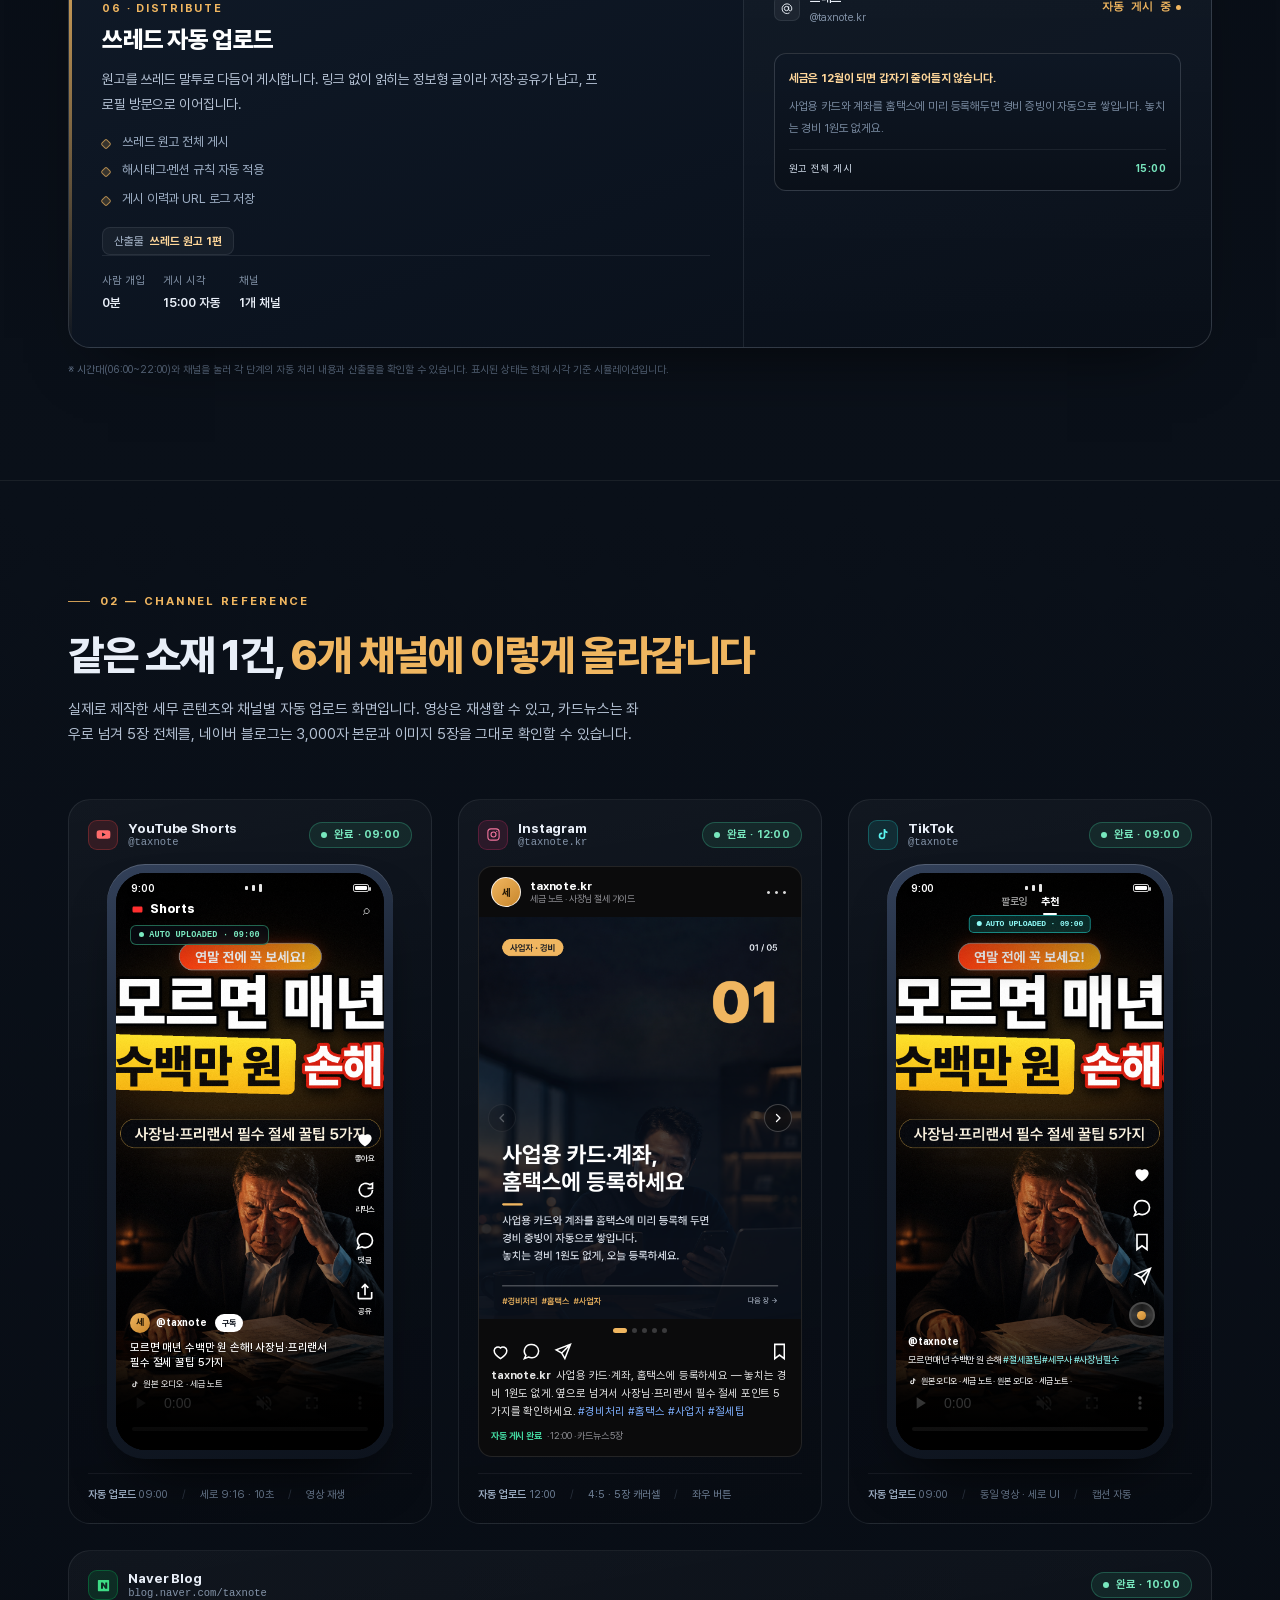
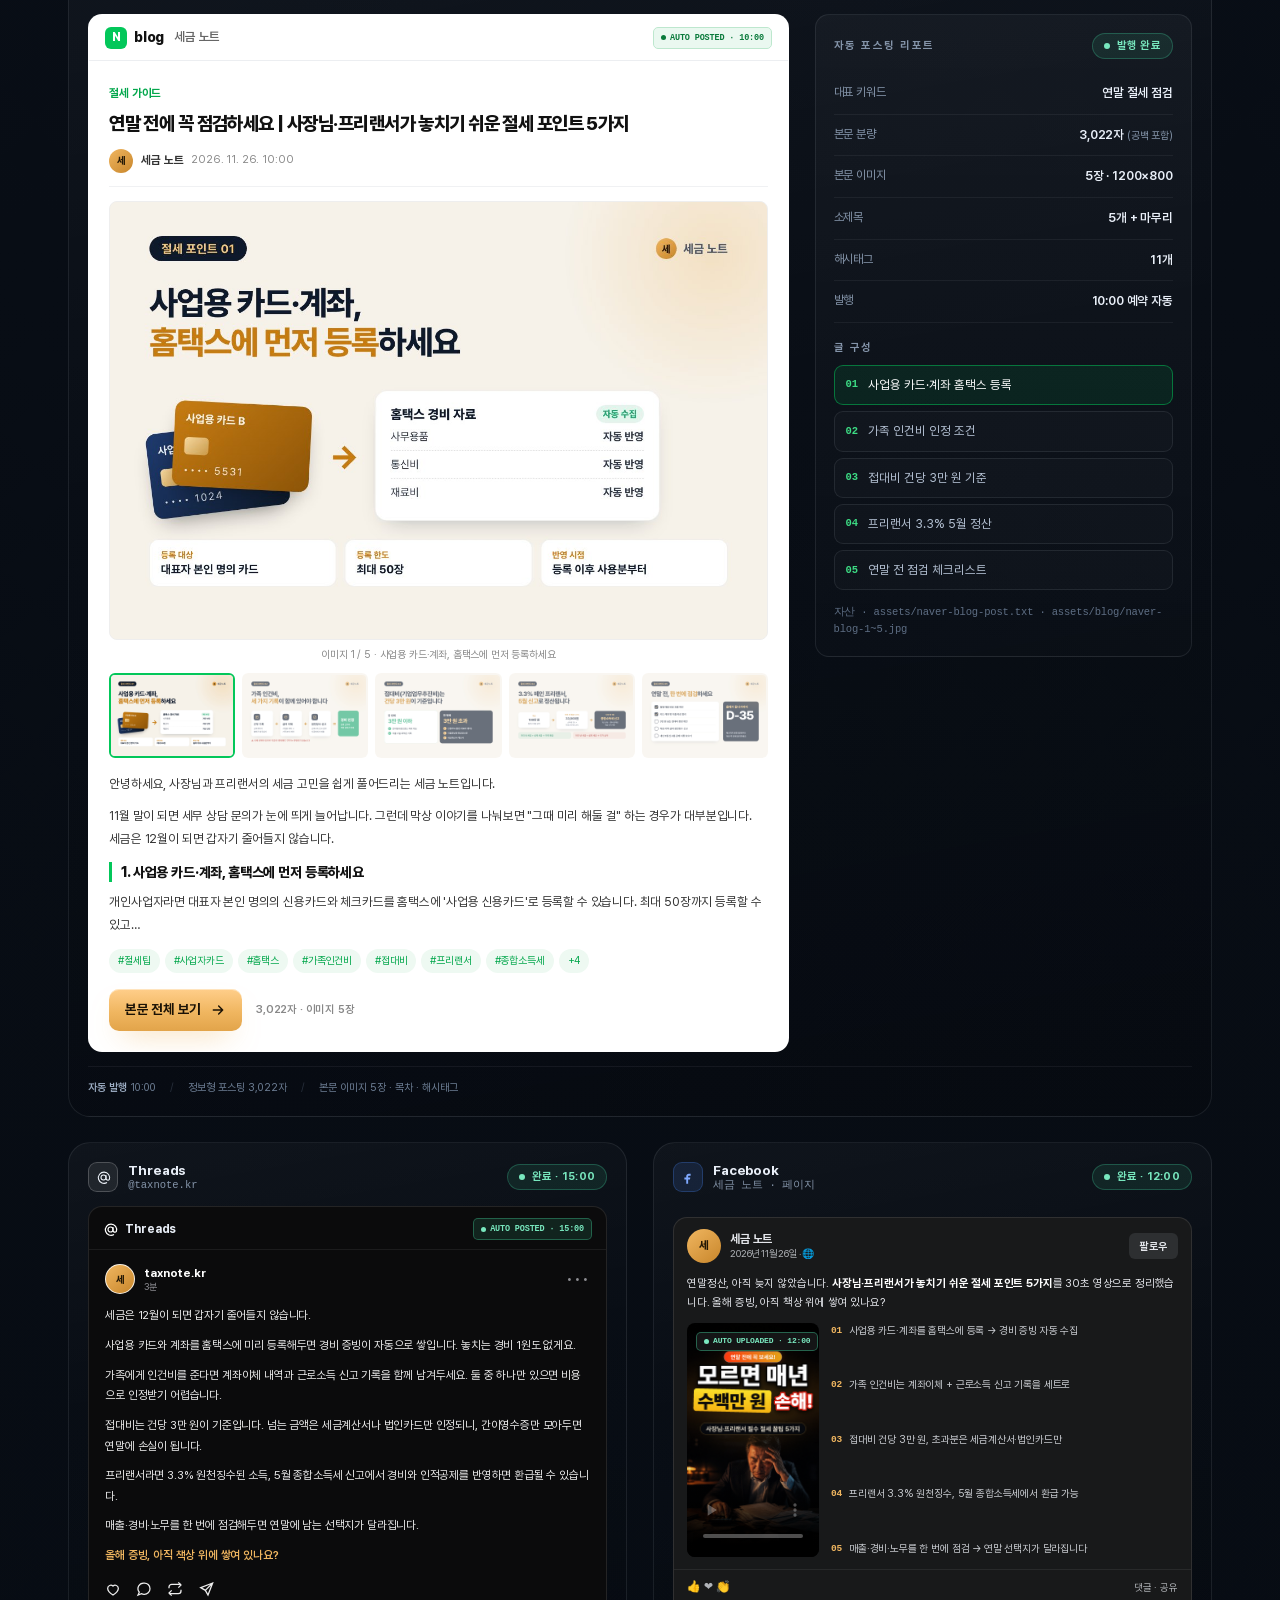
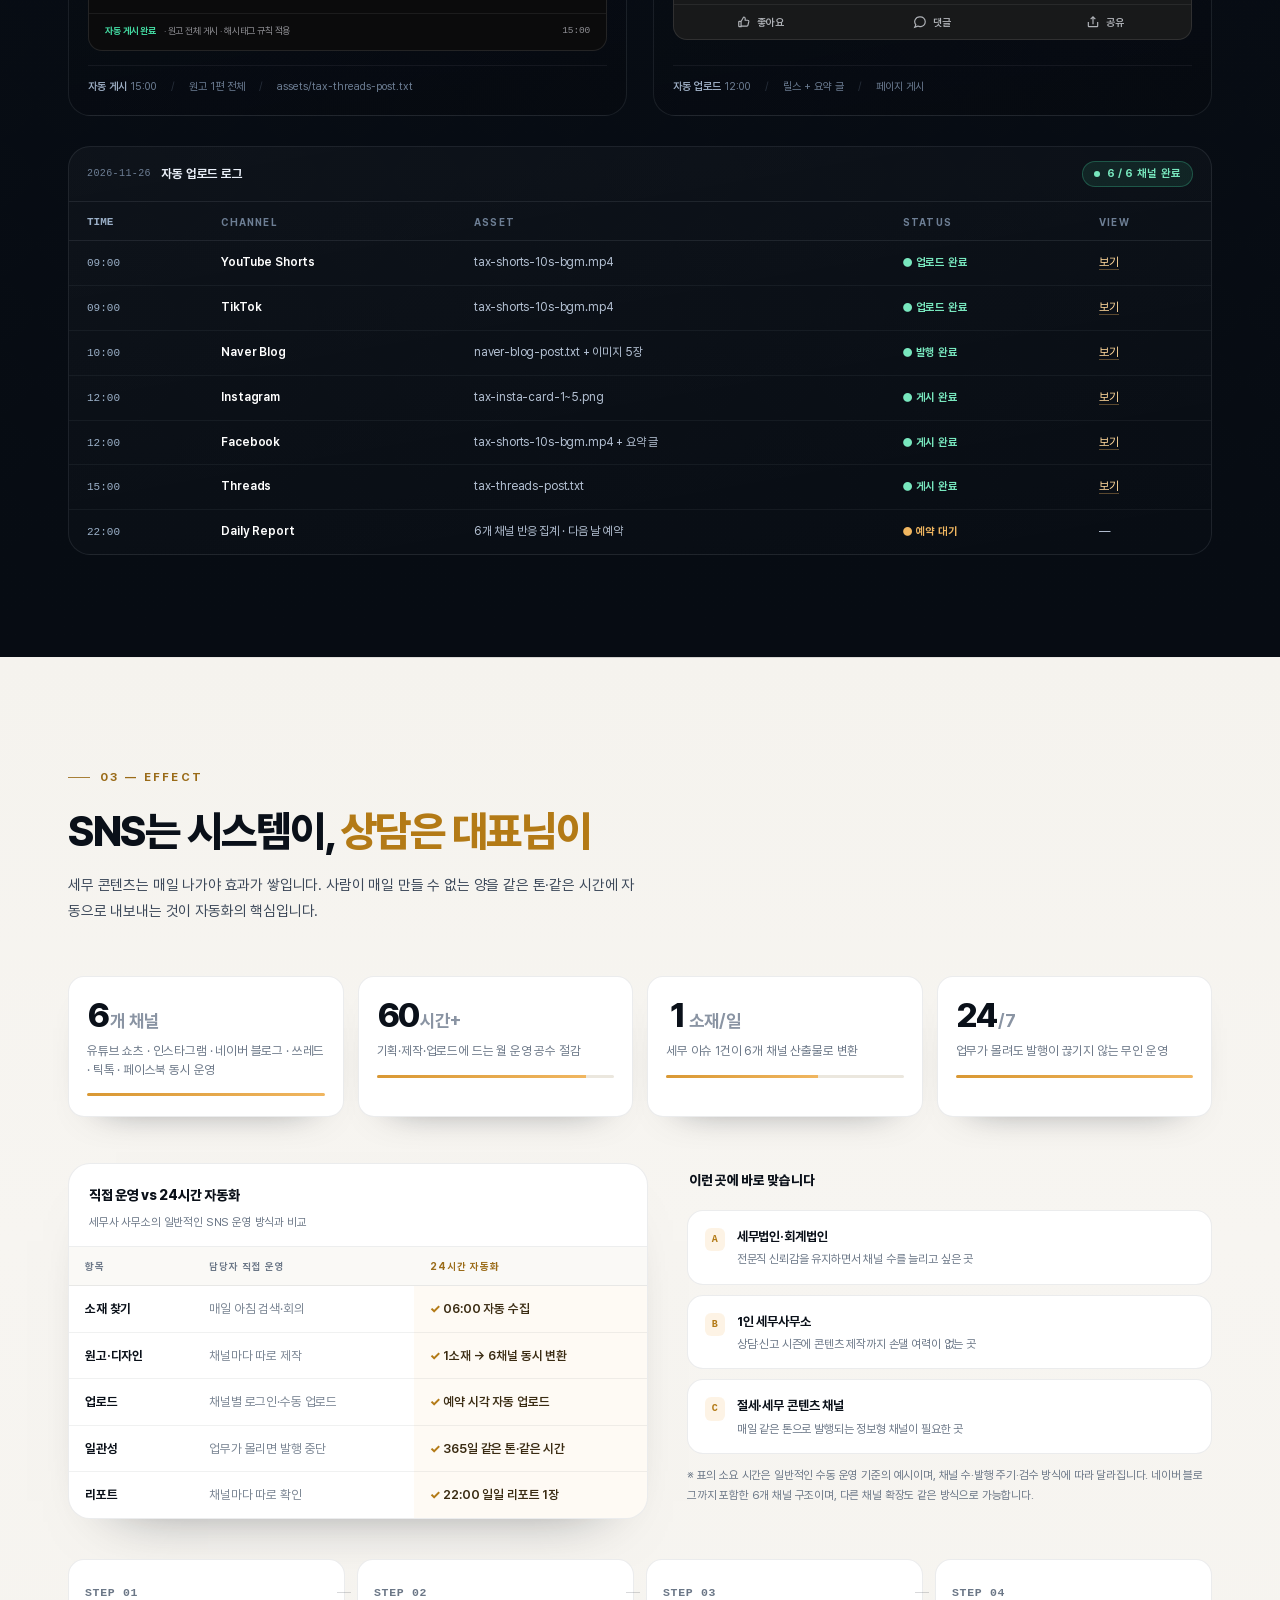
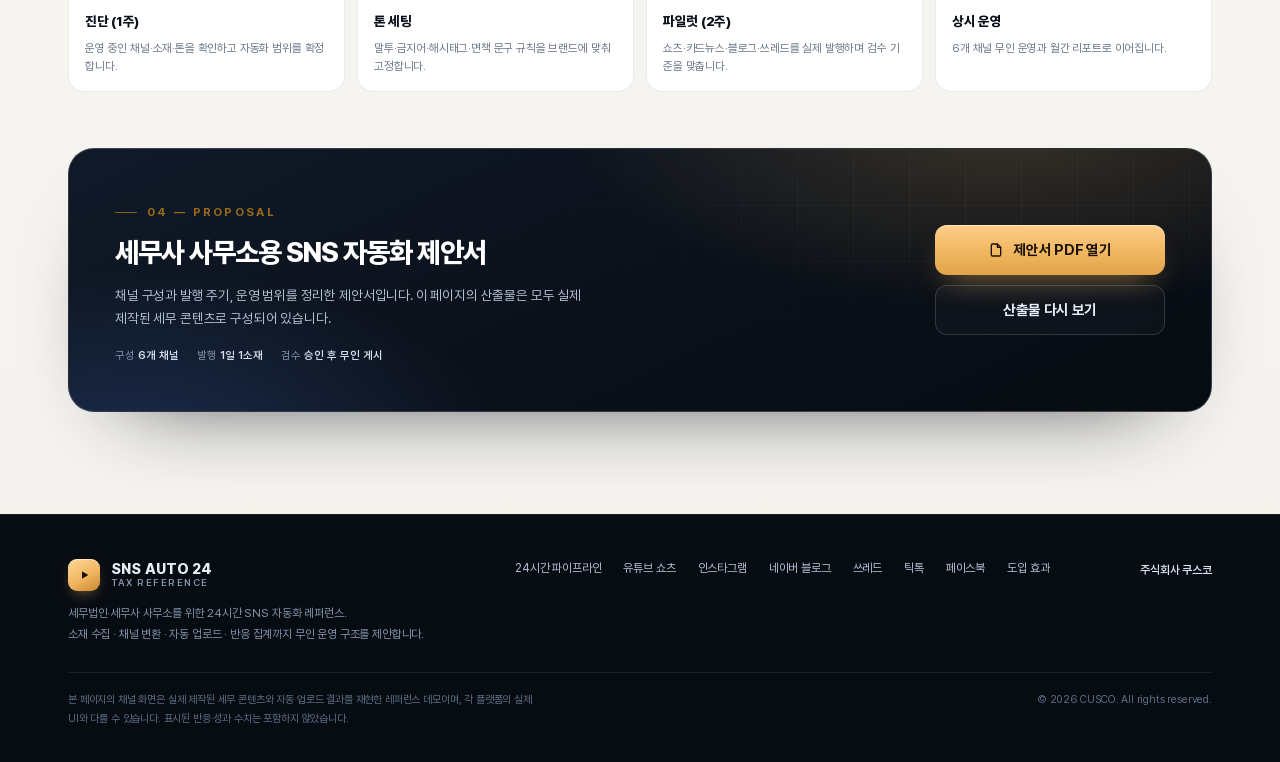
==== commit 9c039c6a: "하단 대표자명·이메일 삭제 Co-Authored-By: Claude Opus 5.5 <noreply@anthropic.com> Claude-Session: https://claud" ====
--- a/index.html
+++ b/index.html
@@ -900,11 +900,9 @@
         <a href="#ch-facebook">페이스북</a>
         <a href="#effect">도입 효과</a>
       </nav>
-      <!-- 연락처: 아래 두 줄만 수정하면 됩니다 -->
+      <!-- 연락처 -->
       <div class="foot-contact">
-        <b>주식회사 쿠스코</b><br>
-        대표 최정률<br>
-        <a href="mailto:choichoi4345@gmail.com">choichoi4345@gmail.com</a>
+        <b>주식회사 쿠스코</b>
       </div>
     </div>
     <div class="foot-bottom">
